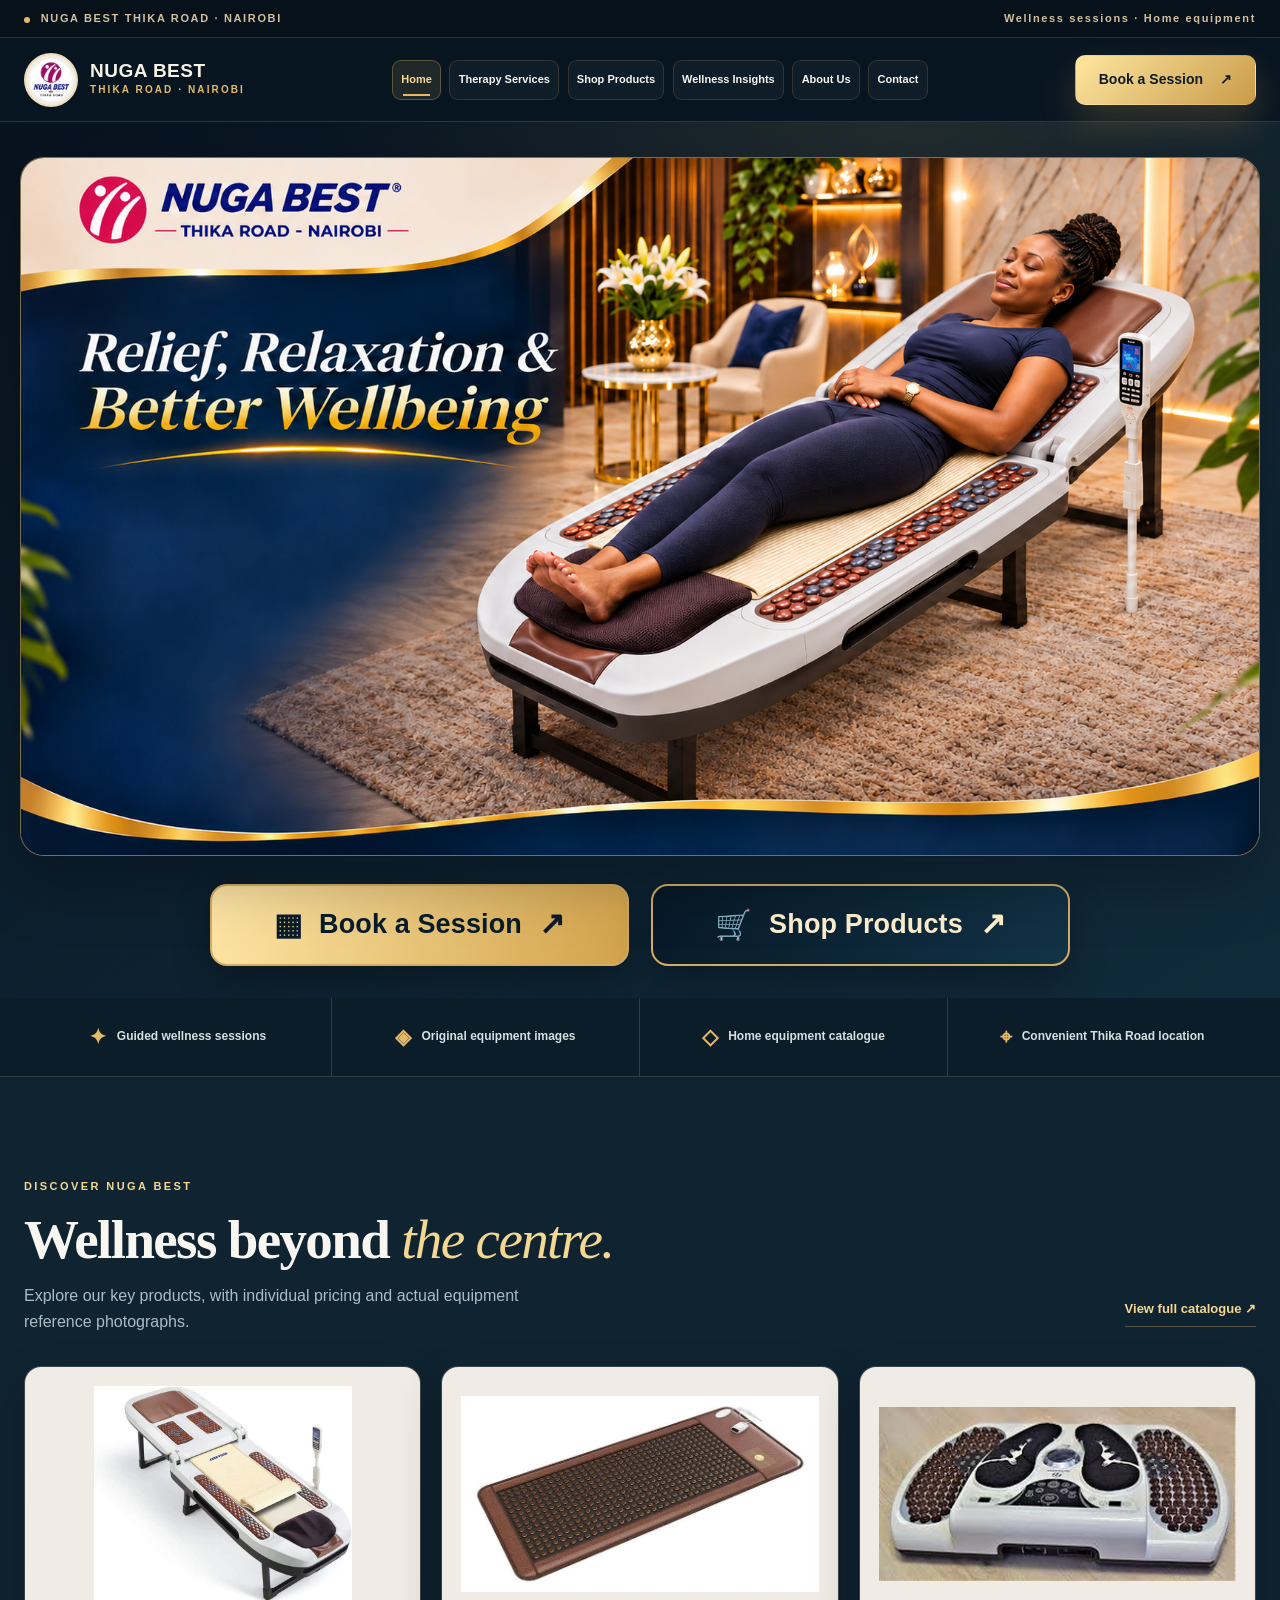
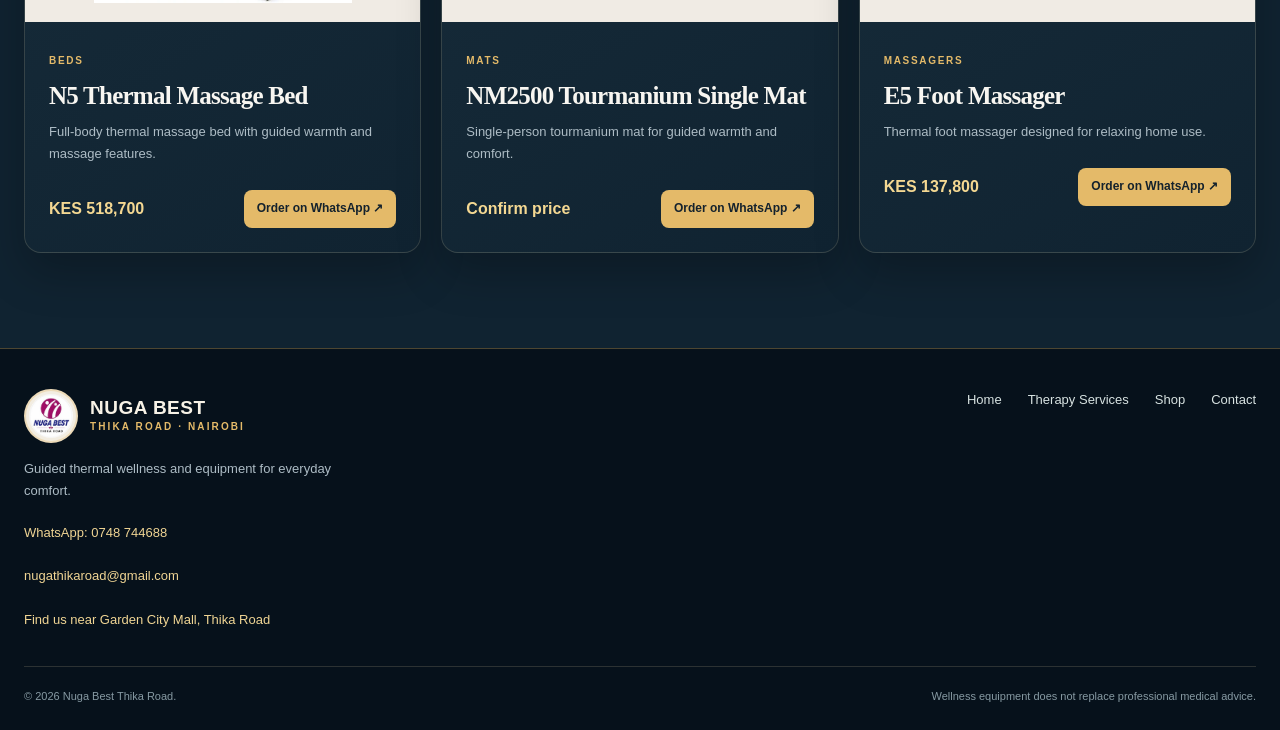
==== index.html @ 16f9059f "Add files via upload" ====
<!DOCTYPE html>

<html lang="en"><head>
<meta charset="utf-8"/><meta content="width=device-width,initial-scale=1" name="viewport"/>
<title>Nuga Best Thika Road Nairobi | Thermal Wellness &amp; Equipment</title>
<meta content="Discover Nuga Best Thika Road in Nairobi. Explore guided 45-minute thermal wellness sessions, N5 massage beds, therapy mats and home equipment." name="description"/>
<meta content="index,follow" name="robots"/>
<meta content="#091622" name="theme-color"/><link href="assets/favicon.png" rel="icon" type="image/png"/>
<link href="styles.css" rel="stylesheet"/><script defer="" src="settings.js"></script><script defer="" src="script.js"></script>
<meta content="website" property="og:type"/><meta content="Nuga Best Thika Road Nairobi | Thermal Wellness &amp; Equipment" property="og:title"/><meta content="Discover Nuga Best Thika Road in Nairobi. Explore guided 45-minute thermal wellness sessions, N5 massage beds, therapy mats and home equipment." property="og:description"/><meta content="summary_large_image" name="twitter:card"/><script type="application/ld+json">{"@context":"https://schema.org","@type":"LocalBusiness","name":"Nuga Best Thika Road","description":"Guided thermal wellness sessions and Nuga Best home equipment in Nairobi, Kenya.","address":{"@type":"PostalAddress","streetAddress":"Thika Road, opposite Garden City Mall, after Total Petrol Station","addressLocality":"Nairobi","addressCountry":"KE"},"areaServed":{"@type":"City","name":"Nairobi"},"telephone":"+254748744688","email":"nugathikaroad@gmail.com","hasMap":"https://www.google.com/maps/search/?api=1&query=Nuga+Best+Thika+Road+opposite+Garden+City+Mall+after+Total+Petrol+Station+Nairobi+Kenya","image":"assets/nuga-best-homepage-banner-hd.png","url":"https://nugabestnairobithikaroad-stack.github.io/nuga-best/index.html"}</script><link href="https://nugabestnairobithikaroad-stack.github.io/nuga-best/index.html" rel="canonical"/><meta content="https://nugabestnairobithikaroad-stack.github.io/nuga-best/index.html" property="og:url"/><meta content="https://nugabestnairobithikaroad-stack.github.io/nuga-best/assets/nuga-best-homepage-banner-hd.png" property="og:image"/><meta content="https://nugabestnairobithikaroad-stack.github.io/nuga-best/assets/nuga-best-homepage-banner-hd.png" name="twitter:image"/></head><body>
<a class="skip" href="#main">Skip to content</a>
<div class="topline"><div class="shell topline-inner"><span><span class="gold-dot"></span> NUGA BEST THIKA ROAD · NAIROBI</span><span>Wellness sessions · Home equipment</span></div></div>
<header class="header"><div class="shell navrow">
<a aria-label="Nuga Best Thika Road, home" class="brand" href="index.html"><img alt="Nuga Best Thika Road logo" height="56" src="assets/logo.webp" width="56"/><span><strong>NUGA BEST</strong><small>THIKA ROAD · NAIROBI</small></span></a>
<nav aria-label="Main navigation" class="nav-links" id="siteNav"><a aria-current="page" class="active" href="index.html">Home</a><a href="therapy-services.html">Therapy Services</a><a href="shop-products.html">Shop Products</a><a href="wellness-insights.html">Wellness Insights</a><a href="about-us.html">About Us</a><a href="contact.html">Contact</a></nav>
<a class="btn btn-gold nav-cta" href="contact.html">Book a Session <span aria-hidden="true">↗</span></a>
</div></header>
<main id="main">
<section aria-labelledby="hero-heading" class="hero vip-hero" id="home">
<div class="shell vip-shell">
<h1 class="visually-hidden" id="hero-heading">Nuga Best Thika Road: Relief, relaxation and better wellbeing</h1>
<div class="vip-artwork">
<img alt="Nuga Best Thika Road promotional banner featuring a woman relaxing on a Nuga Best thermal massage bed" decoding="async" fetchpriority="high" height="941" src="assets/nuga-best-homepage-banner-hd.png" width="1672"/>
</div>
<div class="below-banner-actions" aria-label="Nuga Best quick actions">
  <a class="below-banner-btn below-banner-book" href="contact.html?intent=booking"><span class="action-icon" aria-hidden="true">▦</span><span>Book a Session</span><span class="action-arrow" aria-hidden="true">↗</span></a>
  <a class="below-banner-btn below-banner-shop" href="shop-products.html"><span class="action-icon" aria-hidden="true">🛒</span><span>Shop Products</span><span class="action-arrow" aria-hidden="true">↗</span></a>
</div>
</div>
</section>
<section aria-label="What we offer" class="trustbar"><div class="shell trust-grid"><div><span class="trust-icon">✦</span><span>Guided wellness sessions</span></div><div><span class="trust-icon">◈</span><span>Original equipment images</span></div><div><span class="trust-icon">◇</span><span>Home equipment catalogue</span></div><div><span class="trust-icon">⌖</span><span>Convenient Thika Road location</span></div></div></section>
<section class="section section-products" id="featured"><div class="shell"><div class="section-heading reveal"><div><span class="eyebrow">DISCOVER NUGA BEST</span><h2>Wellness beyond <em>the centre.</em></h2><p>Explore our key products, with individual pricing and actual equipment reference photographs.</p></div><a class="text-link" href="shop-products.html">View full catalogue <span>↗</span></a></div><div class="featured-grid" id="featuredProducts"><article class="featured-card reveal is-visible"><div class="featured-photo"><img alt="N5 Thermal Massage Bed" decoding="async" height="450" loading="lazy" src="assets/n5.webp" width="600"/></div><div class="featured-body"><span class="card-cat">Beds</span><h3>N5 Thermal Massage Bed</h3><p>Full-body thermal massage bed with guided warmth and massage features.</p><div class="price-row"><span class="price">KES 518,700</span><a class="enquire-link order-product" data-product="N5 Thermal Massage Bed" href="contact.html?product=N5%20Thermal%20Massage%20Bed" title="Request this product on WhatsApp; price and availability to be confirmed">Order on WhatsApp ↗</a></div></div></article><article class="featured-card reveal is-visible"><div class="featured-photo"><img alt="NM2500 Tourmanium Single Mat" decoding="async" height="450" loading="lazy" src="assets/nm2500.webp" width="600"/></div><div class="featured-body"><span class="card-cat">Mats</span><h3>NM2500 Tourmanium Single Mat</h3><p>Single-person tourmanium mat for guided warmth and comfort.</p><div class="price-row"><span class="price">Confirm price</span><a class="enquire-link order-product" data-product="NM2500 Tourmanium Single Mat" href="contact.html?product=NM2500%20Tourmanium%20Single%20Mat" title="Request this product on WhatsApp; price and availability to be confirmed">Order on WhatsApp ↗</a></div></div></article><article class="featured-card reveal is-visible"><div class="featured-photo"><img alt="E5 Foot Massager" decoding="async" height="450" loading="lazy" src="assets/e5.webp" width="600"/></div><div class="featured-body"><span class="card-cat">Massagers</span><h3>E5 Foot Massager</h3><p>Thermal foot massager designed for relaxing home use.</p><div class="price-row"><span class="price">KES 137,800</span><a class="enquire-link order-product" data-product="E5 Foot Massager" href="contact.html?product=E5%20Foot%20Massager" title="Request this product on WhatsApp; price and availability to be confirmed">Order on WhatsApp ↗</a></div></div></article></div></div></section>
</main><footer class="footer"><div class="shell footer-layout"><div><a class="brand" href="index.html"><img alt="Nuga Best Thika Road logo" height="48" src="assets/logo.webp" width="48"/><span><strong>NUGA BEST</strong><small>THIKA ROAD · NAIROBI</small></span></a><p>Guided thermal wellness and equipment for everyday comfort.</p><div class="footer-contact"><a href="https://wa.me/254748744688" rel="noopener noreferrer" target="_blank">WhatsApp: 0748 744688</a><a href="mailto:nugathikaroad@gmail.com">nugathikaroad@gmail.com</a><a href="https://www.google.com/maps/search/?api=1&amp;query=Nuga+Best+Thika+Road+opposite+Garden+City+Mall+after+Total+Petrol+Station+Nairobi+Kenya" rel="noopener noreferrer" target="_blank">Find us near Garden City Mall, Thika Road</a></div></div><nav aria-label="Footer navigation"><a href="index.html">Home</a><a href="therapy-services.html">Therapy Services</a><a href="shop-products.html">Shop</a><a href="contact.html">Contact</a></nav></div><div class="shell footer-bottom"><span>© <span id="year"></span> Nuga Best Thika Road.</span><span>Wellness equipment does not replace professional medical advice.</span></div></footer>
</body></html>
---- styles.css ----
:root{--navy:#091724;--navy-2:#0e2231;--navy-3:#152b3a;--card:#132737;--gold:#e4ba69;--gold-bright:#f4d892;--gold-border:rgba(226,181,98,.32);--pink:#bd185f;--cream:#f2ede2;--text:#f8f6f1;--muted:#adbcc5;--line:rgba(242,221,176,.16);--shadow:0 20px 45px rgba(0,0,0,.24)}
*{box-sizing:border-box}html{scroll-behavior:smooth;scroll-padding-top:95px}body{margin:0;background:var(--navy);color:var(--text);font-family:Inter,'Segoe UI',Arial,sans-serif;line-height:1.65;-webkit-font-smoothing:antialiased}img{max-width:100%;display:block}button,input,textarea,select{font:inherit}button{cursor:pointer}a{color:inherit;text-decoration:none}a,button{touch-action:manipulation}h1,h2,h3,p{margin-top:0}.shell{width:min(1260px,calc(100% - 48px));margin:0 auto}.skip{position:absolute;left:10px;top:-100px;background:var(--gold);color:#101923;padding:10px 20px;z-index:99}.skip:focus{top:10px}.topline{border-bottom:1px solid var(--line);background:#06111a}.topline-inner{min-height:37px;display:flex;justify-content:space-between;align-items:center;gap:10px;color:#d3c0a0;font-size:11px;letter-spacing:.15em;font-weight:700}.gold-dot{display:inline-block;width:6px;height:6px;background:var(--gold);border-radius:50%;margin-right:6px;vertical-align:middle}.header{position:sticky;top:0;z-index:50;background:rgba(8,22,34,.96);backdrop-filter:blur(15px);border-bottom:1px solid var(--line)}.navrow{min-height:83px;display:flex;align-items:center;justify-content:space-between;gap:25px}.brand{display:flex;gap:12px;align-items:center;flex-shrink:0}.brand img{width:54px;height:54px;object-fit:contain;background:var(--cream);border:2px solid var(--gold-border);border-radius:50%;padding:3px}.brand strong{font-size:19px;letter-spacing:.025em;color:#f7f2e6;display:block;line-height:1.15}.brand small{display:block;letter-spacing:.21em;color:var(--gold);font-size:10px;font-weight:800}.nav-links{display:flex;align-items:center;gap:24px}.nav-links a{font-size:13px;font-weight:650;position:relative;white-space:nowrap;transition:color .25s}.nav-links a:hover,.nav-links a.active{color:var(--gold-bright)}.nav-links a:after{content:'';position:absolute;left:0;right:0;bottom:-7px;height:2px;background:var(--gold);transform:scaleX(0);transform-origin:left;transition:transform .3s}.nav-links a.active:after,.nav-links a:hover:after{transform:scaleX(1)}.nav-toggle{display:none;width:43px;height:43px;background:transparent;border:1px solid var(--line);border-radius:10px;padding:11px;flex-direction:column;justify-content:space-between}.nav-toggle span{width:100%;height:2px;background:var(--gold)}
.btn{display:inline-flex;align-items:center;justify-content:center;gap:17px;padding:12px 23px;min-height:50px;border-radius:10px;font-weight:750;font-size:14px;border:1px solid transparent;transition:transform .25s ease,background-color .25s ease,border-color .25s ease,box-shadow .25s ease}.btn:hover{transform:translateY(-3px)}.btn-gold{background:linear-gradient(135deg,#fee6a0,#c99b49);color:#101b25;box-shadow:0 12px 30px rgba(211,163,80,.14)}.btn-gold:hover{background:linear-gradient(135deg,#ffefba,#d3a655);box-shadow:0 15px 30px rgba(211,163,80,.25)}.btn-outline{color:var(--gold-bright);border-color:rgba(234,195,123,.6);background:rgba(12,31,42,.45)}.btn-outline:hover{border-color:var(--gold);background:#1b3443}.nav-cta{white-space:nowrap}.eyebrow{display:inline-flex;align-items:center;gap:12px;color:var(--gold-bright);font-size:11px;font-weight:800;letter-spacing:.22em;line-height:1.4}.gold-rule{width:27px;height:1px;background:var(--gold)}h1,h2,h3{font-family:Georgia,'Times New Roman',serif;letter-spacing:-.03em}em{font-weight:normal;color:var(--gold-bright)}
.hero{position:relative;padding:78px 0 84px;overflow:hidden;background:radial-gradient(ellipse at 81% 43%,rgba(214,166,84,.21),transparent 27%),radial-gradient(ellipse at 4% 8%,rgba(121,40,77,.19),transparent 32%),linear-gradient(130deg,#091724 0%,#0e2433 56%,#0a1824 100%)}.hero::before{content:'';position:absolute;top:0;bottom:0;left:0;right:0;opacity:.25;background:repeating-linear-gradient(135deg,transparent 0,transparent 95px,rgba(241,212,160,.035) 96px,transparent 97px);pointer-events:none}.hero-layout{display:grid;grid-template-columns:1.06fr .94fr;align-items:center;gap:50px;position:relative}.hero-text{position:relative;z-index:2}.hero h1{font-size:clamp(3.5rem,5.8vw,6.4rem);line-height:1.045;margin:22px 0 22px;max-width:720px}.hero-lead{max-width:580px;color:#cad4d5;font-size:17px;line-height:1.8}.hero-actions{display:flex;flex-wrap:wrap;gap:15px;margin-top:30px}.hero-statline{margin-top:53px;padding-top:25px;border-top:1px solid var(--line);display:flex;gap:30px;flex-wrap:wrap}.hero-statline span{display:flex;flex-direction:column;gap:4px}.hero-statline b{font:26px Georgia,serif;color:var(--gold-bright)}.hero-statline small{color:var(--muted);font-size:11px;letter-spacing:.05em}.hero-showcase{min-width:0;position:relative;padding:26px 20px 50px}.showcase-halo{position:absolute;inset:20px 8% 8% 6%;border-radius:48%;background:radial-gradient(circle,rgba(238,195,119,.18),transparent 72%);filter:blur(22px)}.hero-photo-frame{position:relative;z-index:1;min-height:410px;background:linear-gradient(145deg,#efe8db,#d5c5b0);border-radius:180px 180px 28px 28px;overflow:hidden;display:flex;align-items:center;justify-content:center;box-shadow:0 30px 70px rgba(0,0,0,.35);border:1px solid rgba(250,213,151,.6)}.hero-photo-frame:before{content:'';position:absolute;inset:12px;border:1px solid rgba(129,96,53,.25);border-radius:inherit;pointer-events:none}.hero-photo-frame img{width:100%;height:100%;max-height:465px;object-fit:contain;padding:18px;filter:contrast(1.04)}.hero-photo-label{position:absolute;right:0;bottom:0;z-index:2;background:#0c1f2c;border:1px solid var(--gold-border);box-shadow:0 16px 35px rgba(0,0,0,.33);padding:14px 23px;border-radius:12px;display:flex;flex-direction:column;gap:3px;max-width:90%}.hero-photo-label .eyebrow{font-size:9px}.hero-photo-label strong{font-size:17px}.hero-photo-label small{font-size:11px;color:var(--muted)}.floating-star{position:absolute;top:4%;right:5%;color:var(--gold);font-size:70px;z-index:1}.hero-bottom-line{position:absolute;bottom:0;left:0;right:0;height:3px;background:linear-gradient(90deg,transparent,var(--gold),transparent)}.trustbar{border-bottom:1px solid var(--line);background:#0c1d2a}.trust-grid{display:grid;grid-template-columns:repeat(4,1fr)}.trust-grid>div{padding:22px 15px;display:flex;gap:10px;align-items:center;justify-content:center;border-right:1px solid var(--line);font-size:12px;font-weight:700;color:#d6dfdf}.trust-grid>div:last-child{border-right:none}.trust-icon{font-size:21px;color:var(--gold)}
.section{padding:95px 0}.section-heading{display:flex;justify-content:space-between;gap:30px;align-items:end;margin-bottom:30px}.section-heading h2{font-size:clamp(2.4rem,4.3vw,4.6rem);line-height:1.13;margin:10px 0 12px}.section-heading p{color:var(--muted);margin:0;max-width:560px}.text-link{white-space:nowrap;color:var(--gold-bright);font-size:13px;font-weight:800;margin-bottom:9px;border-bottom:1px solid var(--gold-border);padding-bottom:6px}.text-link:hover{color:#fff}.section-products{background:#102331}.featured-grid{display:grid;grid-template-columns:repeat(3,minmax(0,1fr));gap:20px}.featured-card,.product-card{border:1px solid var(--line);background:linear-gradient(150deg,#172c3a,#102331);border-radius:17px;overflow:hidden;box-shadow:var(--shadow);transition:transform .35s,box-shadow .35s,border-color .35s}.featured-card:hover,.product-card:hover{transform:translateY(-7px);border-color:var(--gold-border);box-shadow:0 26px 48px rgba(0,0,0,.32)}.featured-photo,.product-photo{background:linear-gradient(135deg,#faf9f7,#ede6db);height:255px;display:flex;align-items:center;justify-content:center;overflow:hidden}.featured-photo img,.product-photo img{height:100%;width:100%;padding:19px;object-fit:contain;transition:transform .4s}.featured-card:hover .featured-photo img,.product-card:hover .product-photo img{transform:scale(1.035)}.featured-body,.product-copy{padding:24px}.card-cat{color:var(--gold);letter-spacing:.17em;font-weight:850;font-size:10px;text-transform:uppercase}.featured-body h3{font-size:25px;line-height:1.2;margin:9px 0 10px}.featured-body p,.product-copy p{color:var(--muted);font-size:13px;line-height:1.7}.price-row{display:flex;align-items:center;justify-content:space-between;gap:10px;flex-wrap:wrap;margin-top:25px}.price{color:var(--gold-bright);font-size:16px;font-weight:850}.enquire-link{background:var(--gold);color:#14222d;border-radius:8px;padding:9px 13px;font-size:12px;font-weight:800;transition:background .2s}.enquire-link:hover{background:var(--gold-bright)}
.section-experience{background:#091724}.experience-layout{display:grid;grid-template-columns:1fr 1fr;gap:9%;align-items:center}.experience-visual{position:relative;padding:25px 24px 20px}.experience-visual:before{content:'';position:absolute;left:0;bottom:0;top:0;width:70%;border:1px solid var(--gold-border);border-radius:160px 160px 20px 20px}.experience-frame{position:relative;background:#ebe2d6;border-radius:170px 170px 16px 16px;overflow:hidden;padding:35px 15px;box-shadow:var(--shadow)}.experience-frame img{width:100%;object-fit:contain}.experience-caption{position:absolute;right:0;bottom:1%;background:#152c3a;border:1px solid var(--gold-border);padding:16px 20px;border-radius:10px;display:flex;align-items:center;gap:12px;box-shadow:var(--shadow)}.experience-caption small{display:block;color:var(--muted);font-size:11px}.tiny-gold{font-size:34px;color:var(--gold)}.experience-copy h2{font-size:clamp(2.7rem,4.4vw,4.8rem);line-height:1.1;margin:15px 0}.experience-copy p{color:var(--muted);max-width:520px}.feature-list{margin:25px 0 30px;border-top:1px solid var(--line)}.feature-list>div{padding:14px 0;border-bottom:1px solid var(--line);display:grid;grid-template-columns:32px 1fr;column-gap:12px}.feature-list span{color:var(--gold);grid-row:span 2;font-weight:800;font-size:12px}.feature-list b{font-weight:700}.feature-list small{color:var(--muted)}
.section-collection{background:linear-gradient(180deg,#122b38,#0c1d2b)}.equipment-strip{display:grid;grid-template-columns:repeat(4,1fr);gap:18px}.mini-product{border:1px solid var(--line);padding:13px;border-radius:15px;background:#0b1d29;text-align:center}.mini-product img{width:100%;height:180px;object-fit:contain;background:#f3eee7;border-radius:9px;padding:14px}.mini-product strong{font-size:14px;display:block;margin-top:13px}.section-shop{background:#0b1b28}.catalogue-bar{display:flex;justify-content:space-between;gap:25px;align-items:center;flex-wrap:wrap}.filters{display:flex;flex-wrap:wrap;gap:9px}.filter{padding:9px 17px;border:1px solid var(--gold-border);color:#e2d4bd;background:#142b39;border-radius:30px;font-size:13px;font-weight:700;transition:background .2s,color .2s}.filter:hover,.filter.active{background:var(--gold);color:#142332}.searchbox{width:280px;max-width:100%;height:46px;border-radius:30px;border:1px solid var(--gold-border);display:flex;align-items:center;gap:8px;padding:0 17px;color:var(--gold)}.searchbox input{width:100%;min-width:0;background:transparent;color:#fff;border:0;outline:0;font-size:14px}.searchbox input::placeholder{color:#91a4ae}.results-count{font-size:12px;color:var(--muted);margin:20px 0}.product-grid{display:grid;grid-template-columns:repeat(3,minmax(0,1fr));gap:20px}.product-photo{height:275px}.product-copy{display:flex;flex-direction:column;gap:9px;min-height:204px}.product-copy h3{font-size:24px;line-height:1.17;margin:0}.product-copy p{margin:0}.product-meta{display:flex;align-items:center;justify-content:space-between;gap:14px;flex-wrap:wrap;margin-top:auto;padding-top:10px}.empty-results{color:var(--gold-bright)}.pricing-note{border:1px solid var(--gold-border);border-left:3px solid var(--gold);background:#142838;margin-top:30px;padding:19px 24px;border-radius:12px;font-size:12px}.pricing-note b{color:var(--gold)}.pricing-note p{color:var(--muted);margin:6px 0 0}
.section-insights{background:#142b38}.insights-grid{display:grid;grid-template-columns:repeat(3,1fr);gap:22px}.insight-card{border-radius:18px;overflow:hidden;border:1px solid var(--line);background:#102230}.poster{height:330px;background:#e9e3df;display:flex;align-items:center;justify-content:center;padding:8px}.poster img{width:100%;height:100%;object-fit:contain;object-position:center;display:block;transition:none!important}.insight-copy{padding:24px}.insight-copy h3{font-size:25px;margin:10px 0}.insight-copy p{color:var(--muted);font-size:13px}.section-about{background:#0b1b27}.about-grid{display:grid;grid-template-columns:1fr 1fr;gap:70px;align-items:center}.about-copy h2{font-size:clamp(2.5rem,4vw,4.4rem);line-height:1.1;margin:12px 0}.about-copy p{color:var(--muted)}.about-panel{padding:35px;background:linear-gradient(140deg,#173646,#0a1925);border:1px solid var(--gold-border);border-radius:20px}.gold-border{border:1px solid var(--gold-border);border-radius:15px;min-height:330px;display:flex;align-items:center;justify-content:center;flex-direction:column;text-align:center;gap:17px;padding:30px}.gold-border img{height:92px;width:92px;object-fit:contain;border-radius:50%}.gold-border strong{font:27px Georgia,serif;color:var(--gold-bright)}.gold-border span:last-child{font-size:13px;color:var(--muted)}
.section-contact{background:linear-gradient(125deg,#0d2230,#102c39)}.contact-grid{display:grid;grid-template-columns:1fr 1fr;gap:65px}.contact-details{display:flex;flex-direction:column;align-items:start;gap:22px}.contact-point{display:flex;gap:18px;align-items:flex-start}.contact-point>span{border:1px solid var(--gold-border);background:rgba(224,184,110,.07);color:var(--gold);width:47px;height:47px;flex-shrink:0;border-radius:50%;display:grid;place-items:center;font-size:24px}.contact-point b{color:var(--gold-bright)}.contact-point p{color:var(--muted);font-size:14px}.form-card{padding:33px;background:#132b3a;border:1px solid var(--gold-border);border-radius:20px;box-shadow:var(--shadow)}.form-card form{display:grid;gap:15px}.form-card label,.message-output label{display:grid;gap:6px;color:#eee5d6;font-size:13px;font-weight:650}.form-card input,.form-card select,.form-card textarea,.message-output textarea{width:100%;padding:12px 14px;border-radius:8px;background:#0c1c28;color:#fff;border:1px solid #36505c;outline:none}.form-card input:focus,.form-card select:focus,.form-card textarea:focus{border-color:var(--gold)}.form-card input::placeholder,.form-card textarea::placeholder{color:#8396a0}.btn-full{width:100%}.message-output{border-top:1px solid var(--line);margin-top:20px;padding-top:20px}.message-output .btn{margin-top:12px}.form-hint{color:var(--muted);font-size:12px}.footer{padding:40px 0 25px;background:#06111b;border-top:1px solid var(--gold-border)}.footer-layout{display:flex;justify-content:space-between;align-items:start;gap:40px}.footer-layout p{color:var(--muted);font-size:13px;max-width:350px;margin:15px 0}.footer nav{display:flex;gap:26px;flex-wrap:wrap;font-size:13px;color:#d7e2e1}.footer nav a:hover{color:var(--gold)}.footer-bottom{border-top:1px solid var(--line);margin-top:30px;padding-top:20px;display:flex;justify-content:space-between;gap:15px;color:#879aa3;font-size:11px}.reveal{opacity:1;transform:none}.js-motion .reveal{opacity:0;transform:translateY(24px);transition:opacity .75s ease,transform .75s ease}.js-motion .reveal.is-visible{opacity:1;transform:none}.btn:focus-visible,.filter:focus-visible,a:focus-visible,button:focus-visible{outline:3px solid var(--gold-bright);outline-offset:3px}
@media(max-width:1140px){.nav-links{gap:12px}.nav-links a{font-size:12px}.hero-layout{gap:20px}.hero h1{font-size:clamp(3.1rem,5vw,5.2rem)}}
@media(max-width:980px){.nav-toggle{display:flex;order:3}.nav-cta{margin-left:auto}.nav-links{display:none;position:absolute;top:83px;left:0;right:0;background:#0b1d2a;padding:23px 24px;border-bottom:1px solid var(--gold-border);flex-direction:column;gap:20px;align-items:flex-start}.nav-links.open{display:flex}.hero-layout,.experience-layout,.about-grid,.contact-grid{grid-template-columns:1fr}.hero-text{max-width:750px}.hero-showcase{max-width:650px;width:100%;margin:auto}.featured-grid,.product-grid,.insights-grid{grid-template-columns:repeat(2,1fr)}.equipment-strip{grid-template-columns:repeat(2,1fr)}.experience-layout{gap:45px}}
@media(max-width:650px){.shell{width:calc(100% - 32px)}.topline-inner{font-size:9px}.topline-inner span:last-child{display:none}.navrow{gap:10px;min-height:75px}.nav-links{top:75px}.brand img{width:42px;height:42px}.brand strong{font-size:15px}.brand small{font-size:8px}.nav-cta{display:none}.hero{padding:44px 0 53px}.hero h1{font-size:clamp(2.65rem,11vw,4.3rem)}.hero-lead{font-size:15px}.hero-statline{margin-top:35px;gap:20px}.hero-photo-frame{min-height:275px}.hero-photo-frame img{padding:12px}.hero-photo-label{right:0;bottom:0}.trust-grid{grid-template-columns:repeat(2,1fr)}.trust-grid>div{font-size:10px;padding:15px 10px}.trust-grid>div:nth-child(2){border-right:0}.section{padding:65px 0}.section-heading{display:block}.section-heading h2{font-size:clamp(2.3rem,8vw,3.3rem)}.section-heading .text-link{display:inline-block;margin-top:18px}.featured-grid,.product-grid,.insights-grid,.equipment-strip{grid-template-columns:1fr}.featured-photo,.product-photo{height:260px}.poster{height:auto;min-height:250px}.poster img{height:auto;max-height:440px}.contact-grid{gap:33px}.form-card{padding:20px}.footer-layout,.footer-bottom{display:block}.footer nav{margin-top:20px}.footer-bottom span{display:block;margin-top:5px}.catalogue-bar{display:block}.searchbox{margin-top:18px;width:100%}.filters{gap:8px}.filter{padding:8px 12px}.experience-visual{padding:15px}.experience-caption{right:0}.btn{font-size:13px}}
@media(prefers-reduced-motion:reduce){*,*::before,*::after{animation:none!important;transition:none!important;scroll-behavior:auto!important}.js-motion .reveal{opacity:1!important;transform:none!important}}

/* VIP hero: the user-selected navy/gold image replaces BOTH earlier conflicting hero visuals. */
.visually-hidden{position:absolute!important;width:1px;height:1px;clip:rect(0,0,0,0);overflow:hidden;white-space:nowrap}
.vip-hero{padding:35px 0 30px;background:radial-gradient(circle at 70% 0%,rgba(205,165,89,.12),transparent 46%),linear-gradient(150deg,#07131f,#112b3c)}
.vip-shell{width:min(1510px,calc(100% - 40px))}
.vip-artwork{position:relative;isolation:isolate;background:#061826;border-radius:24px;overflow:hidden;border:1px solid rgba(221,182,102,.55);box-shadow:0 24px 65px rgba(0,0,0,.28)}
.vip-artwork>img{display:block;width:100%;height:auto;object-fit:contain;aspect-ratio:1672 / 941}





/* Original images use contain; never crop logos, equipment or text. */
.featured-photo img,.product-photo img,.mini-product img,.experience-frame img,.poster img{object-fit:contain!important}
.featured-photo,.product-photo{background:#ece7df}
.featured-photo img,.product-photo img{max-width:100%;max-height:100%}
.poster{height:auto;min-height:310px;padding:12px}
.poster img{width:100%;height:auto;max-height:470px;object-fit:contain!important}
@media(max-width:740px){.vip-hero{padding:15px 0 20px}.vip-shell{width:calc(100% - 20px)}.vip-artwork{border-radius:12px}.poster img{max-height:none}}

/* VIP horizontal navigation: each item in its own column, never wraps or drops down. */
.header .navrow{display:flex;align-items:center;flex-wrap:nowrap;gap:clamp(10px,1.4vw,22px)}
.header .brand{flex:0 0 auto;min-width:0}
.header .nav-links{
  display:grid!important;
  grid-template-columns:repeat(6,max-content);
  align-items:center;
  justify-content:center;
  gap:clamp(5px,.65vw,13px);
  flex:1 1 auto;
  min-width:0;
  max-width:100%;
  position:static!important;
  padding:0!important;
  margin:0;
  background:transparent!important;
  border:0!important;
  border-radius:0!important;
  overflow-x:auto;
  overflow-y:hidden;
  white-space:nowrap;
  scrollbar-width:thin;
  scrollbar-color:var(--gold-border) transparent;
  overscroll-behavior-x:contain;
}
.header .nav-links a{
  display:flex;align-items:center;justify-content:center;
  white-space:nowrap;
  padding:10px clamp(7px,.65vw,13px);
  border:1px solid rgba(218,181,109,.17);
  border-radius:9px;
  font-size:clamp(11px,.82vw,13px);
  line-height:1.2;
  min-height:40px;
  background:rgba(255,255,255,.035);
  flex-shrink:0;
}
.header .nav-links a.active{background:rgba(219,176,101,.12);border-color:var(--gold-border)}
.header .nav-links a:after{bottom:3px;left:10px;right:10px}
.header .nav-toggle{display:none!important}
.header .nav-cta{flex:0 0 auto;white-space:nowrap}
@media(max-width:1250px){
  .header .navrow{gap:12px}
  .header .nav-links{justify-content:start}
  .header .nav-links a{padding:9px 10px}
}
@media(max-width:980px){
  .header .navrow{flex-wrap:nowrap;gap:10px}
  .header .brand strong{font-size:15px}
  .header .brand small{font-size:8px;letter-spacing:.12em}
  .header .brand img{width:42px;height:42px}
  .header .nav-links{display:flex!important;flex-direction:row!important;align-items:center!important;justify-content:start;gap:7px;left:auto!important;right:auto!important;top:auto!important;box-shadow:none!important}
  .header .nav-cta{padding:10px 12px;font-size:11px;margin-left:0}
}
@media(max-width:650px){
  .header .navrow{gap:8px;min-height:70px}
  .header .brand{gap:5px}
  .header .brand img{width:36px;height:36px}
  .header .brand strong{font-size:12px}
  .header .brand small{font-size:7px;letter-spacing:.055em}
  .header .nav-links a{font-size:11px;padding:9px 10px}
  .header .nav-cta{display:none}
}

/* NAVIGATION AS SEPARATE VIEWS: one page shown at a time, no jumping down a long page. */
main > [data-page][hidden]{display:none!important}
main > [data-page]{scroll-margin-top:90px}
body{min-height:100vh}
nav.nav-links a.active{color:var(--gold-bright)}
@media (prefers-reduced-motion: reduce){html{scroll-behavior:auto}}

/* Two remaining editorial insights for the remaining editorial content. */
@media(min-width:981px){.insights-grid{grid-template-columns:repeat(2,minmax(0,1fr));max-width:1030px;margin-left:auto;margin-right:auto}}

/* Business enquiries: responsive booking controls and honest submission flow */
.form-heading h3{font:700 28px/1.25 Georgia,serif;color:var(--gold-bright);margin:10px 0}
.form-heading p{color:var(--muted);font-size:13px}
.booking-fields{display:grid;grid-template-columns:1fr 1fr;gap:14px}
.booking-fields[hidden]{display:none!important}
.enquiry-buttons{display:flex;flex-wrap:wrap;gap:12px;margin-top:12px}
.enquiry-buttons .btn{flex:1;min-width:170px;text-align:center}
#whatsappSend[hidden]{display:none!important}
/* High-fidelity product image display without cropping */
.featured-photo img,.product-photo img,.mini-product img,.poster img{object-fit:contain!important;object-position:center!important}
.product-photo,.featured-photo{background:#f0ebe4}
.product-photo img,.featured-photo img{max-height:100%;max-width:100%}
.poster img{height:auto;max-height:510px}
.nav-links{scroll-behavior:smooth}
.nav-links a{flex-shrink:0}
@media(max-width:650px){.booking-fields{grid-template-columns:1fr}.enquiry-buttons{display:grid;grid-template-columns:1fr}}

/* Crawlable individual pages share the VIP visual design. */
.seo-page-title{font:700 clamp(1.6rem,3vw,2.8rem)/1.1 Georgia,serif;color:var(--gold-bright);margin:0;padding:24px max(24px,calc((100% - 1180px)/2)) 0;background:var(--navy,#0b1b27)}
.seo-content{padding-top:22px;padding-bottom:60px;background:#0b1b28}.seo-content h2{font:700 28px Georgia,serif;color:var(--gold-bright)}.seo-content p{color:var(--muted);max-width:780px}

.product-meta,.price-row{flex-wrap:wrap}.payment-note{padding:12px 0 40px;color:#d5c9b7}

/* WhatsApp shopping — premium navy and gold theme */
.buy-actions{display:flex;align-items:center;justify-content:flex-end;flex-wrap:wrap;gap:9px}
.add-to-cart{color:var(--gold-bright);border:1px solid var(--gold-border);background:transparent;border-radius:8px;padding:9px 12px;font-size:12px;font-weight:750;cursor:pointer}
.add-to-cart:hover{background:rgba(227,182,107,.14)}
.cart-action-bar{display:flex;justify-content:space-between;align-items:center;gap:14px;margin:18px 0 23px;padding:15px 18px;border:1px solid var(--gold-border);border-radius:15px;background:#142b39}
.cart-action-bar p{margin:0;color:#e1ddcf;font-size:13px}.cart-open{white-space:nowrap}
.cart-panel{background:#0d2331;border:1px solid var(--gold-border);border-radius:16px;box-shadow:0 18px 45px #030e16a8;padding:22px;margin:0 0 24px}
.cart-panel[hidden]{display:none!important}.cart-header{display:flex;justify-content:space-between;align-items:center}.cart-header h2{font:26px Georgia,serif;margin:0;color:#fff}.cart-close{background:transparent;color:var(--gold);font-size:29px;border:0;cursor:pointer}.cart-caption{color:#c5cbd0;font-size:12px;margin:8px 0 17px}
.cart-item{display:flex;justify-content:space-between;align-items:center;gap:16px;padding:13px 0;border-bottom:1px solid var(--line)}.cart-item strong{display:block;font-size:14px}.cart-item small{display:block;color:var(--muted);margin-top:4px}.cart-qty{display:flex;align-items:center;gap:12px;white-space:nowrap}.cart-qty button{width:32px;height:32px;background:#1b3b4a;color:var(--gold);border:1px solid var(--gold-border);border-radius:8px;cursor:pointer}.cart-total{font-weight:800;color:var(--gold-bright);padding:17px 0}.cart-actions{display:flex;gap:12px;flex-wrap:wrap}.cart-actions .btn{font-size:13px}.cart-actions .is-disabled{opacity:.45;pointer-events:none}.manual-payment-note{padding:15px 17px;border-left:3px solid var(--gold);background:rgba(231,183,107,.08);color:#e8e1d6;font-size:13px;border-radius:9px;margin-top:20px}
.enquire-link{white-space:nowrap}.product-meta{align-items:center}.cart-open:focus-visible,.add-to-cart:focus-visible,.cart-qty button:focus-visible{outline:3px solid var(--gold-bright);outline-offset:2px}
@media(max-width:680px){.cart-action-bar{align-items:stretch;flex-direction:column}.cart-action-bar .btn{width:100%}.cart-panel{padding:16px}.cart-item{align-items:flex-start}.product-meta{align-items:flex-start}.buy-actions{justify-content:flex-start}}

/* Nuga Best contact and map refinements */
.vip-artwork>img{width:100%;height:auto;aspect-ratio:1672 / 941;object-fit:contain}


.contact-fast{display:flex;gap:12px;flex-wrap:wrap;margin:18px 0 28px}
.contact-fast a{display:inline-flex;align-items:center;justify-content:center;gap:7px;padding:11px 15px;border:1px solid rgba(225,188,112,.5);border-radius:11px;color:#f3debb;background:rgba(8,29,45,.66);font-weight:700;overflow-wrap:anywhere}
.contact-fast a:hover{background:rgba(225,188,112,.16)}
.location-reference{display:block;margin:22px 0 0;max-width:560px}
.location-reference img{display:block;width:100%;height:auto;max-height:280px;object-fit:contain;object-position:left center;border-radius:12px;border:1px solid rgba(225,188,112,.35)}
.location-reference figcaption{margin-top:8px;color:#b8c8cd;font-size:12px;line-height:1.55}
.location-detail{margin:12px 0 0;color:#eee6d8}
.footer-contact{display:flex;align-items:flex-start;gap:10px;flex-direction:column;margin-top:15px;font-size:13px}
.footer-contact a{color:#f0d594}
.footer-contact a:hover{text-decoration:underline}
@media(max-width:740px){.contact-fast{flex-direction:column}.contact-fast a{width:100%;text-align:center}.location-reference img{max-height:none}}




/* --- 2026 refresh: sliders, map fill, improved button animations --- */
.page-slider-section{padding:32px 0 10px;background:linear-gradient(180deg,#081723 0%,#0b2230 100%)}
.page-slider{position:relative;border:1px solid rgba(228,186,105,.28);border-radius:26px;overflow:hidden;background:#081420;box-shadow:0 24px 60px rgba(0,0,0,.32)}
.page-slider-track{position:relative;min-height:430px}
.page-slide{position:absolute;inset:0;opacity:0;visibility:hidden;transition:opacity .75s ease,transform .75s ease;transform:scale(1.02)}
.page-slide.is-active{opacity:1;visibility:visible;transform:scale(1)}
.page-slide img{width:100%;height:100%;min-height:430px;object-fit:cover;filter:contrast(1.04) saturate(1.02)}
.page-slide-overlay{position:absolute;left:32px;right:auto;bottom:30px;max-width:min(560px,88%);padding:26px 28px;background:linear-gradient(145deg,rgba(6,17,26,.88),rgba(9,23,36,.64));backdrop-filter:blur(10px);border:1px solid rgba(228,186,105,.28);border-radius:22px;box-shadow:0 18px 45px rgba(0,0,0,.22)}
.page-slide-overlay h2{font-size:clamp(2.05rem,4vw,3.35rem);line-height:1.05;margin:12px 0}
.page-slide-overlay p{margin:0;color:#d7e2e5;max-width:50ch}
.page-slide-actions{display:flex;gap:14px;flex-wrap:wrap;margin-top:22px}
.page-slider-dots{position:absolute;right:24px;bottom:24px;display:flex;gap:10px;z-index:3}
.page-slider-dots button{width:14px;height:14px;border-radius:50%;border:1px solid rgba(255,255,255,.55);background:rgba(255,255,255,.25);padding:0;transition:transform .25s ease,background-color .25s ease,box-shadow .25s ease}
.page-slider-dots button.is-active{background:var(--gold);box-shadow:0 0 0 6px rgba(228,186,105,.16)}
.page-slider-dots button:hover{transform:scale(1.1)}
.contact-fast-grid{display:grid;grid-template-columns:repeat(2,minmax(0,1fr));width:100%;gap:12px;margin:18px 0 28px}
.contact-chip{display:flex;flex-direction:column;align-items:flex-start;justify-content:center;gap:4px;padding:16px 18px;border:1px solid rgba(225,188,112,.42);border-radius:16px;background:linear-gradient(145deg,rgba(8,29,45,.88),rgba(14,40,57,.75));box-shadow:0 12px 30px rgba(0,0,0,.15);min-height:88px}
.contact-chip span{font-size:12px;letter-spacing:.16em;font-weight:800;color:var(--gold-bright);text-transform:uppercase}
.contact-chip strong{font-size:16px;color:#fff;overflow-wrap:anywhere}
.contact-chip:hover{background:linear-gradient(145deg,rgba(18,42,58,.95),rgba(20,54,74,.78));transform:translateY(-3px)}
.location-layout{display:grid;grid-template-columns:minmax(0,1.35fr) minmax(260px,.85fr);gap:18px;width:100%;align-items:stretch}
.location-reference{display:flex;flex-direction:column;margin:22px 0 0;max-width:none;height:100%;padding:16px;border:1px solid rgba(225,188,112,.24);border-radius:20px;background:linear-gradient(145deg,rgba(9,24,37,.75),rgba(15,39,53,.9))}
.location-reference a{display:block;flex:1}
.location-reference img{display:block;width:100%;height:100%;min-height:280px;max-height:none;object-fit:cover;object-position:left center;border-radius:14px;border:1px solid rgba(225,188,112,.35)}
.location-reference figcaption{margin-top:10px;color:#b8c8cd;font-size:12px;line-height:1.55}
.location-sidecard{margin-top:22px;padding:22px;border-radius:20px;border:1px solid rgba(225,188,112,.24);background:linear-gradient(145deg,rgba(15,36,52,.92),rgba(9,24,37,.88));display:flex;flex-direction:column;justify-content:space-between;box-shadow:0 18px 40px rgba(0,0,0,.18)}
.location-sidecard h3{font-size:32px;line-height:1.05;margin:10px 0 12px}
.location-sidecard p{color:#d7e2e5;margin:0 0 12px}
.location-list{list-style:none;padding:0;margin:0;display:grid;gap:10px;color:#d5dfe3}
.location-list li{padding:11px 13px;border-radius:12px;background:rgba(255,255,255,.035);border:1px solid rgba(225,188,112,.12)}
.footer-contact a{display:inline-flex;align-items:center;gap:8px;padding:6px 0}
.btn,.filter,.enquire-link,.contact-chip,.page-slider-dots button,.cart-open,.add-to-cart{transition:transform .28s ease, box-shadow .28s ease, background-color .28s ease, border-color .28s ease, color .28s ease}
.btn{position:relative;overflow:hidden;box-shadow:0 16px 34px rgba(0,0,0,.18)}
.btn::after{content:'';position:absolute;top:0;bottom:0;left:-140%;width:60%;background:linear-gradient(90deg,transparent,rgba(255,255,255,.24),transparent);transform:skewX(-24deg);transition:left .7s ease}
.btn:hover::after{left:155%}
.btn-gold{box-shadow:0 16px 36px rgba(211,163,80,.24)}
.btn-outline{box-shadow:0 12px 28px rgba(0,0,0,.18)}
.enquire-link,.cart-open,.add-to-cart{position:relative}
.enquire-link:hover,.cart-open:hover,.add-to-cart:hover{transform:translateY(-2px)}
@keyframes softPulse{0%,100%{box-shadow:0 0 0 0 rgba(228,186,105,.15)}50%{box-shadow:0 0 0 10px rgba(228,186,105,0)}}
.page-slide-actions .btn:first-child,.cart-open{animation:softPulse 2.8s ease-in-out infinite}
@media (max-width: 980px){
  .page-slide-overlay{left:24px;bottom:24px;max-width:calc(100% - 48px)}
  .location-layout{grid-template-columns:1fr}
}
@media (max-width: 740px){
  .page-slider-section{padding:22px 0 0}
  .page-slider-track,.page-slide img{min-height:430px}
  .page-slide-overlay{left:18px;right:18px;bottom:18px;max-width:none;padding:20px 18px}
  .page-slide-overlay h2{font-size:clamp(1.8rem,9vw,2.6rem)}
  .page-slider-dots{right:18px;bottom:auto;top:18px}
  .contact-fast-grid{grid-template-columns:1fr}
  .location-reference img{min-height:220px}
  .location-sidecard{margin-top:0}
}


/* Clean photo-first sliders and full-width light map — November 2026 */
.page-slider-section{padding:24px 0 6px!important}
.page-slider{background:#ece8e1!important;border-radius:22px!important;isolation:isolate}
.page-slider-track{height:clamp(310px,37vw,480px)!important;min-height:0!important}
.page-slide{z-index:0;overflow:hidden}
.page-slide.is-active{z-index:1}
.slider-visual{position:absolute;inset:0;background:linear-gradient(130deg,#f4f1ed,#e1d9cd);display:grid;place-items:center}
.page-slide img{width:100%!important;height:100%!important;min-height:0!important;object-fit:contain!important;object-position:73% center!important;filter:none!important;padding:16px!important;}
.page-slide-overlay{z-index:2;position:absolute!important;left:22px!important;bottom:22px!important;right:auto!important;top:auto!important;width:min(340px,48%)!important;max-width:none!important;padding:17px 18px!important;border-radius:14px!important;background:rgba(9,26,39,.93)!important;backdrop-filter:none!important;box-shadow:0 8px 24px rgba(0,0,0,.15)!important}
.page-slide-overlay h2{font-family:Georgia,serif!important;font-size:clamp(1.3rem,2.2vw,1.9rem)!important;line-height:1.12!important;margin:0 0 12px!important;color:#fff!important;letter-spacing:-.025em}
.page-slide-overlay p,.page-slide-overlay .eyebrow{display:none!important}
.page-slide-actions{margin-top:0!important;gap:8px!important;display:flex!important;flex-wrap:wrap!important}
.page-slide-actions .btn{min-height:38px!important;font-size:11px!important;padding:8px 12px!important;border-radius:9px!important;gap:5px!important;white-space:nowrap}
.page-slider-dots{z-index:3!important;right:18px!important;bottom:16px!important;top:auto!important}
.page-slider-dots button{width:12px!important;height:12px!important}
.page-slider .page-slide:not(.is-active) a{visibility:hidden!important;pointer-events:none!important}
.full-location{grid-column:1/-1;margin-top:34px;padding:22px;background:linear-gradient(145deg,#132c3a,#0c202f);border:1px solid rgba(228,186,105,.3);border-radius:22px}
.location-top{display:flex;align-items:center;justify-content:space-between;gap:18px;margin-bottom:18px}
.location-top h2{font-size:clamp(1.8rem,3vw,2.6rem);line-height:1.1;margin:8px 0 7px}
.location-top p{color:#d7e3e8;margin:0}
.map-frame{width:100%;height:430px;background:#f1f2ee;border-radius:16px;overflow:hidden;box-shadow:0 15px 30px rgba(0,0,0,.15)}
.map-frame iframe{display:block;width:100%;height:100%;border:0;background:#eef0e8;filter:none!important;opacity:1!important}
.map-note{color:#b9cbd2;font-size:12px;margin:12px 0 0}
.contact-details .contact-fast-grid{grid-template-columns:1fr!important}
.contact-details .contact-chip{width:100%}
/* Prevent inactive carousel photos from darkening active slides */
.page-slide::before,.page-slide::after,.slider-visual::before,.slider-visual::after{display:none!important}
@media(max-width:840px){.page-slide-overlay{width:min(310px,53%)!important}.map-frame{height:360px}}
@media(max-width:600px){
 .page-slider-track{height:390px!important}
 .page-slide img{object-position:center top!important;padding:10px!important;height:235px!important}
 .slider-visual{align-items:start}
 .page-slide-overlay{bottom:12px!important;left:12px!important;right:12px!important;width:auto!important;padding:12px!important}
 .page-slide-overlay h2{font-size:1.25rem!important;margin-bottom:9px!important}
 .page-slide-actions .btn{font-size:10px!important;min-height:35px!important}
 .page-slider-dots{top:12px!important;right:12px!important;bottom:auto!important}
 .full-location{padding:14px!important}
 .location-top{flex-direction:column;align-items:flex-start}
 .map-frame{height:340px}
}
@media(prefers-reduced-motion:reduce){.page-slide{transition:none!important}.page-slide-actions .btn{animation:none!important}}


/* Homepage CTA row: separate from the artwork, deliberately larger and readable */
.below-banner-actions{display:grid;grid-template-columns:repeat(2,minmax(0,1fr));gap:22px;max-width:860px;margin:28px auto 2px}
.below-banner-btn{min-height:82px;display:flex;justify-content:center;align-items:center;gap:17px;padding:18px 27px;border:2px solid #d4ac61;border-radius:17px;font:800 clamp(20px,2.2vw,27px)/1.3 Inter,'Segoe UI',Arial,sans-serif;white-space:nowrap;letter-spacing:.005em;box-shadow:0 16px 36px rgba(0,0,0,.3);transition:transform .25s,box-shadow .25s,filter .25s}
.below-banner-btn .action-icon{font-size:1.1em;line-height:1}.below-banner-btn .action-arrow{font-size:1.16em;transition:transform .25s}.below-banner-btn:hover{transform:translateY(-5px);box-shadow:0 22px 42px rgba(0,0,0,.36);filter:brightness(1.08)}.below-banner-btn:hover .action-arrow{transform:translate(3px,-3px)}
.below-banner-book{background:linear-gradient(110deg,#ffe7a7,#d2a24a);color:#081c2b}
.below-banner-shop{background:linear-gradient(120deg,#071827,#123346);color:#fff0cf}
.below-banner-btn:focus-visible{outline:3px solid #fff;outline-offset:4px}
@media(max-width:700px){.below-banner-actions{gap:12px;margin-top:18px}.below-banner-btn{min-height:64px;padding:12px 9px;font-size:clamp(14px,3.5vw,19px);gap:6px;border-radius:12px}.below-banner-btn .action-icon{font-size:1em}}
@media(max-width:370px){.below-banner-btn{font-size:13px;gap:4px}}
@media(prefers-reduced-motion:reduce){.below-banner-btn,.below-banner-btn .action-arrow{transition:none}}
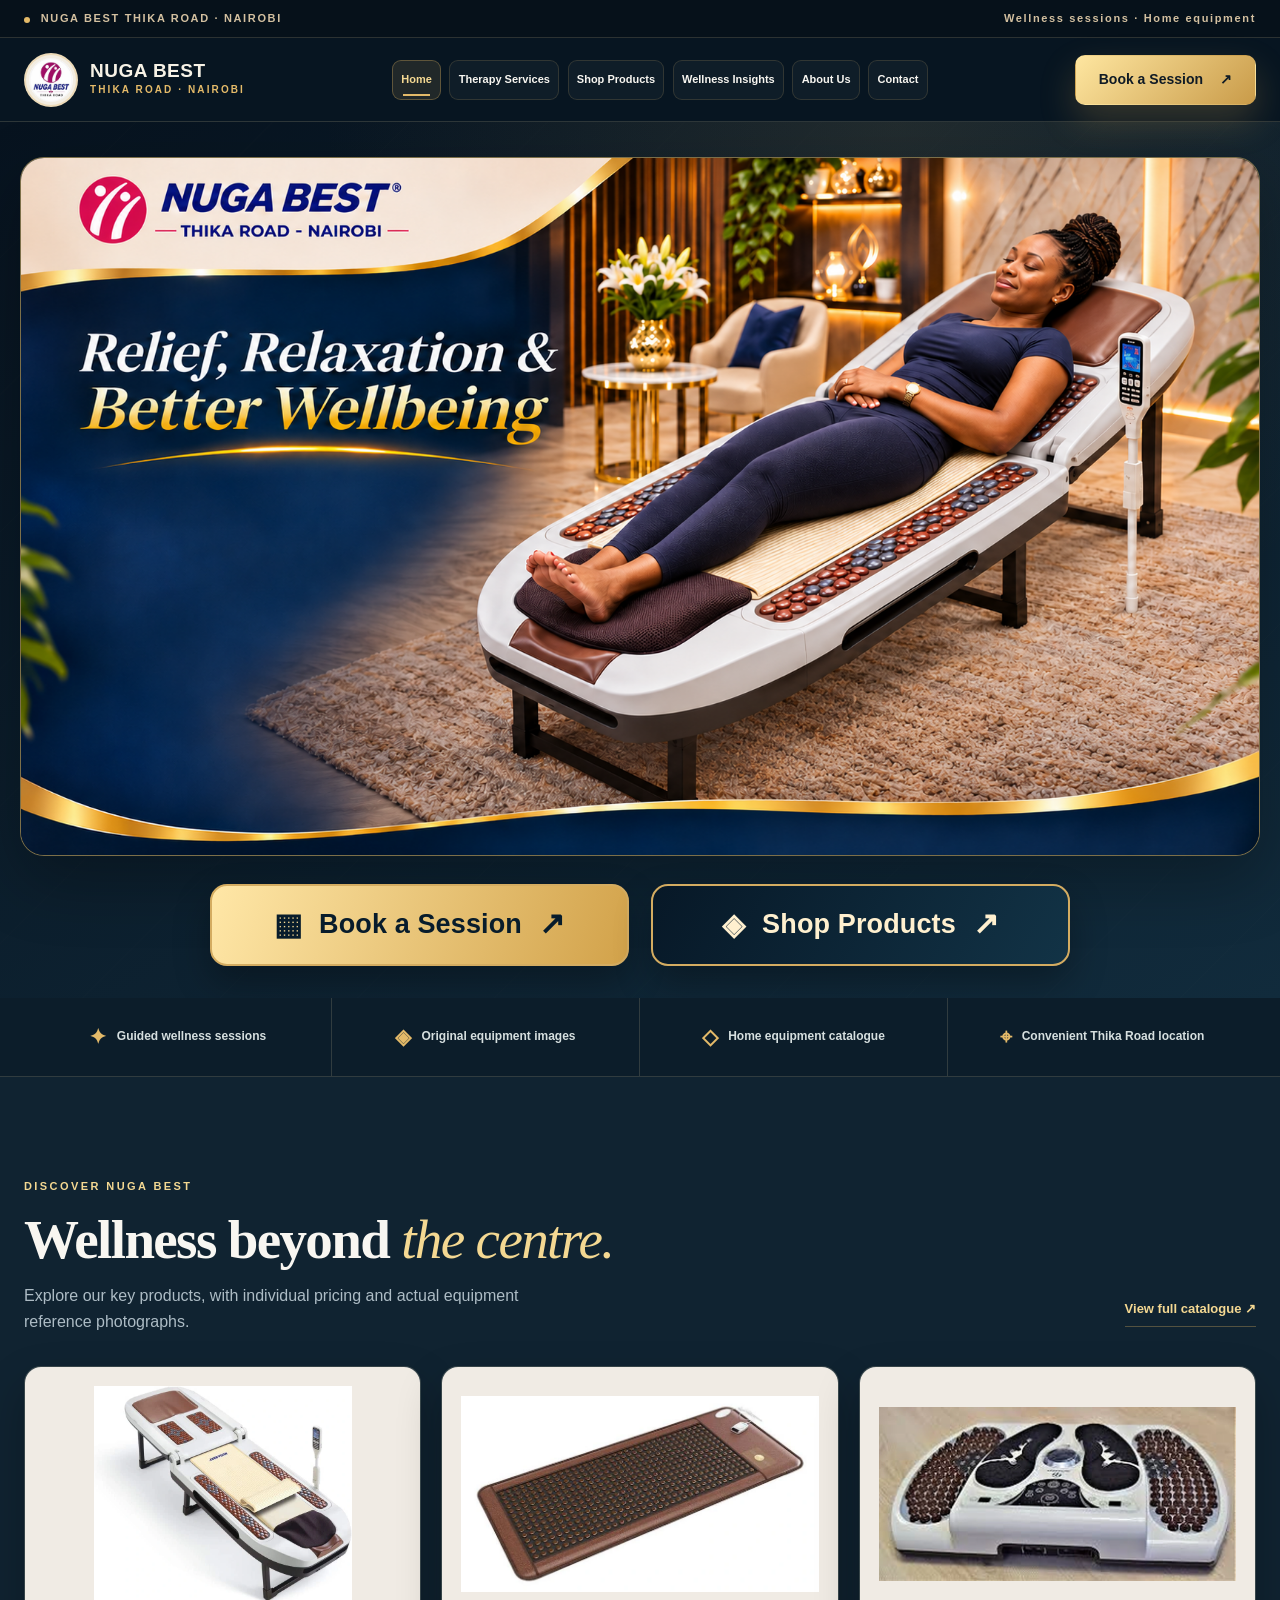
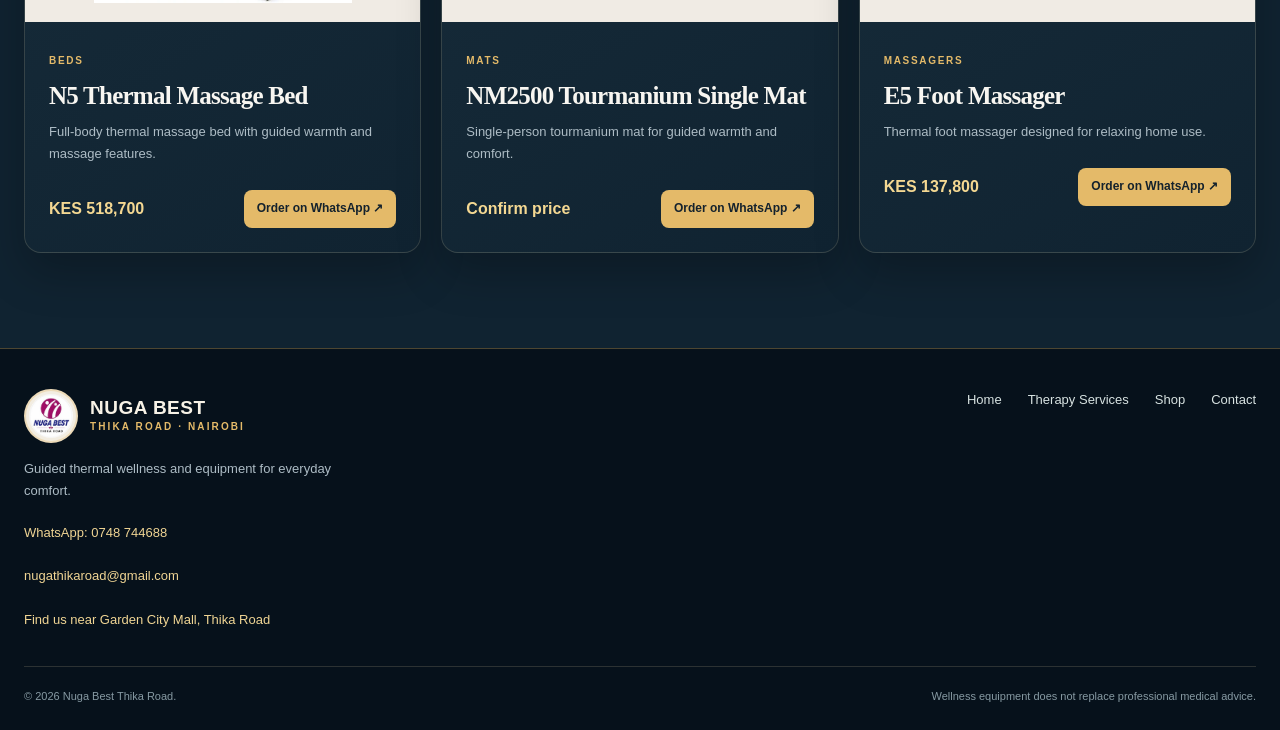
==== commit cbcaa7ea: "Add files via upload" ====
--- a/index.html
+++ b/index.html
@@ -24,7 +24,7 @@
 </div>
 <div class="below-banner-actions" aria-label="Nuga Best quick actions">
   <a class="below-banner-btn below-banner-book" href="contact.html?intent=booking"><span class="action-icon" aria-hidden="true">▦</span><span>Book a Session</span><span class="action-arrow" aria-hidden="true">↗</span></a>
-  <a class="below-banner-btn below-banner-shop" href="shop-products.html"><span class="action-icon" aria-hidden="true">🛒</span><span>Shop Products</span><span class="action-arrow" aria-hidden="true">↗</span></a>
+  <a class="below-banner-btn below-banner-shop" href="shop-products.html"><span class="action-icon" aria-hidden="true">◈</span><span>Shop Products</span><span class="action-arrow" aria-hidden="true">↗</span></a>
 </div>
 </div>
 </section>
--- a/styles.css
+++ b/styles.css
@@ -270,3 +270,17 @@
 @media(max-width:700px){.below-banner-actions{gap:12px;margin-top:18px}.below-banner-btn{min-height:64px;padding:12px 9px;font-size:clamp(14px,3.5vw,19px);gap:6px;border-radius:12px}.below-banner-btn .action-icon{font-size:1em}}
 @media(max-width:370px){.below-banner-btn{font-size:13px;gap:4px}}
 @media(prefers-reduced-motion:reduce){.below-banner-btn,.below-banner-btn .action-arrow{transition:none}}
+
+/* MOBILE CTA VISIBILITY FIX — explicit visibility, no horizontal clipping */
+.below-banner-actions{position:relative;z-index:2;visibility:visible;opacity:1;overflow:visible}
+.below-banner-actions .below-banner-btn{visibility:visible;opacity:1;min-width:0;max-width:100%;text-align:center}
+@media(max-width:700px){
+  .vip-hero{overflow:visible;padding-bottom:30px}
+  .vip-shell{overflow:visible}
+  .below-banner-actions{display:grid!important;grid-template-columns:minmax(0,1fr)!important;width:100%;max-width:520px;gap:14px;margin:20px auto 0;padding:0 4px}
+  .below-banner-actions .below-banner-btn{display:flex!important;width:100%;min-height:66px;padding:13px 17px;white-space:normal;overflow-wrap:normal;font-size:clamp(18px,5vw,22px);line-height:1.2;border-radius:14px;gap:12px;justify-content:center}
+  .below-banner-btn .action-icon,.below-banner-btn .action-arrow{flex:0 0 auto}
+}
+@media(max-width:360px){
+ .below-banner-actions .below-banner-btn{font-size:18px;gap:9px;padding:12px 9px}
+}
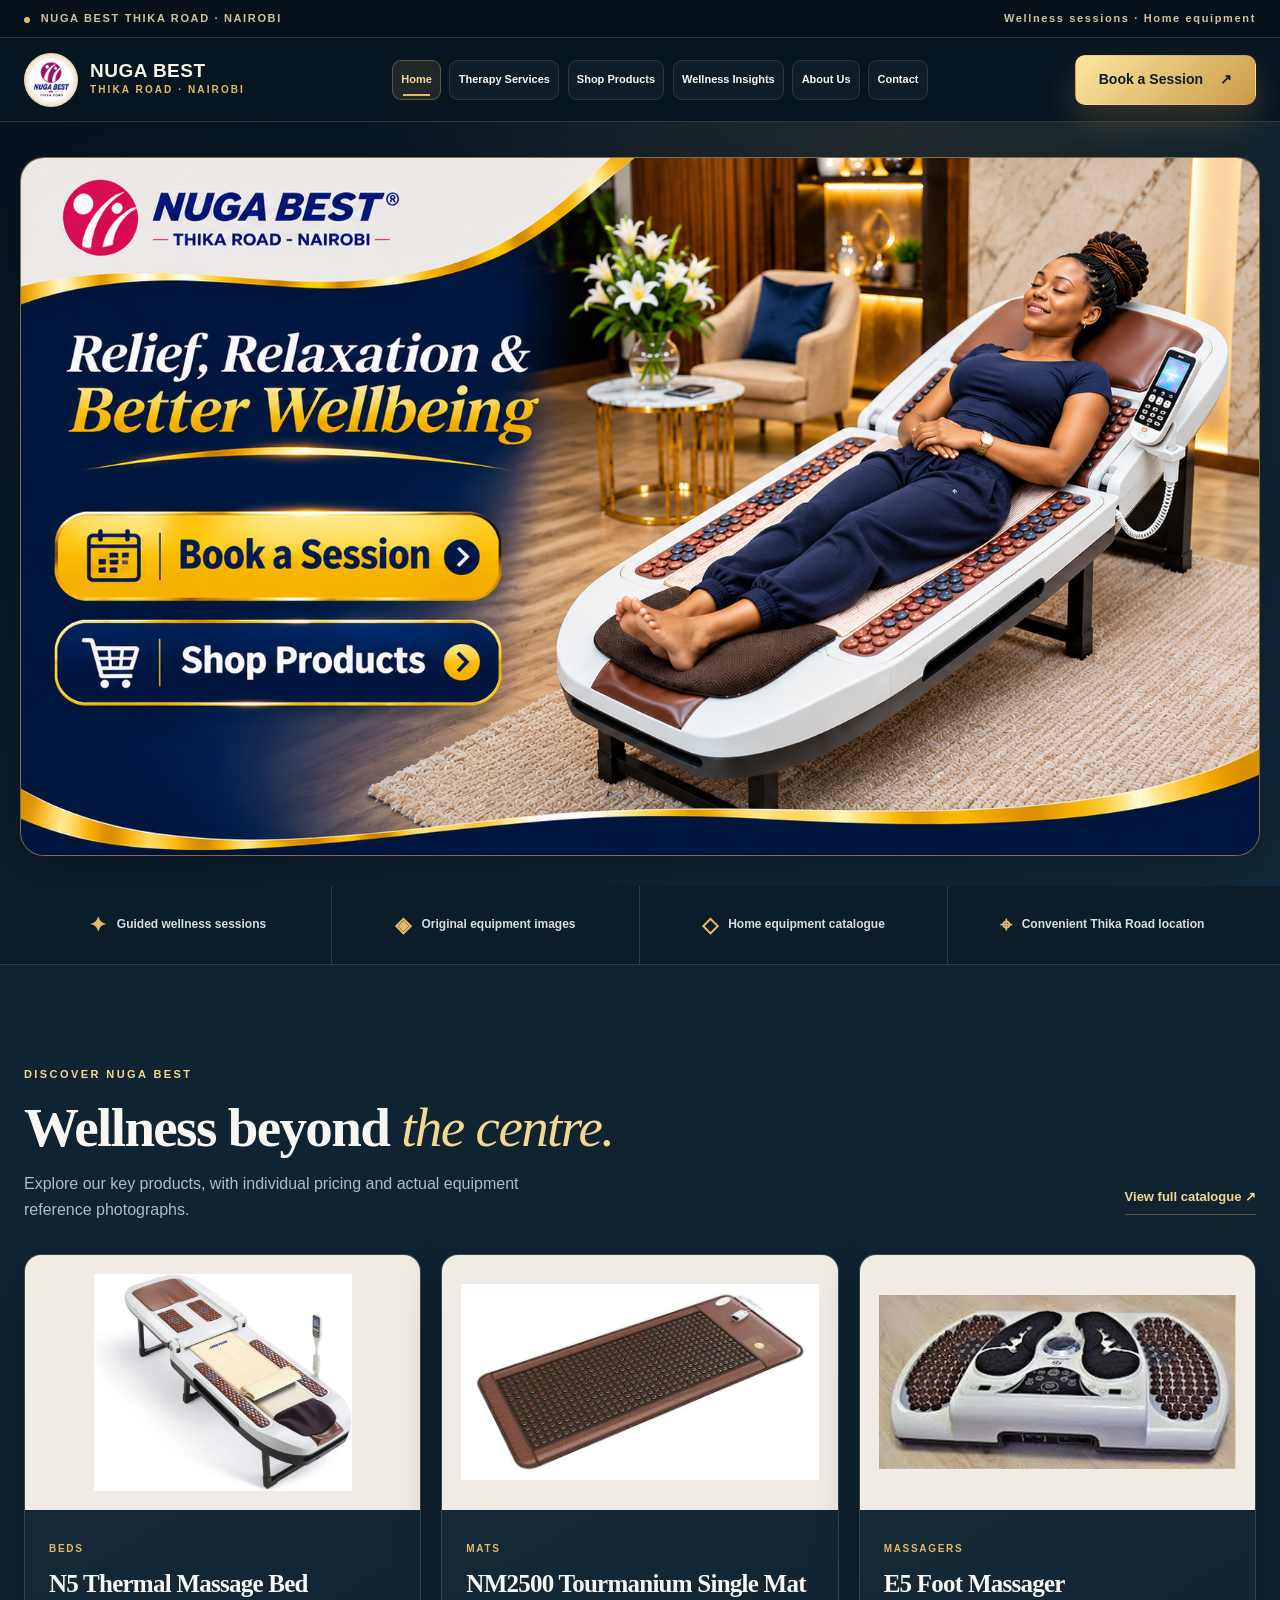
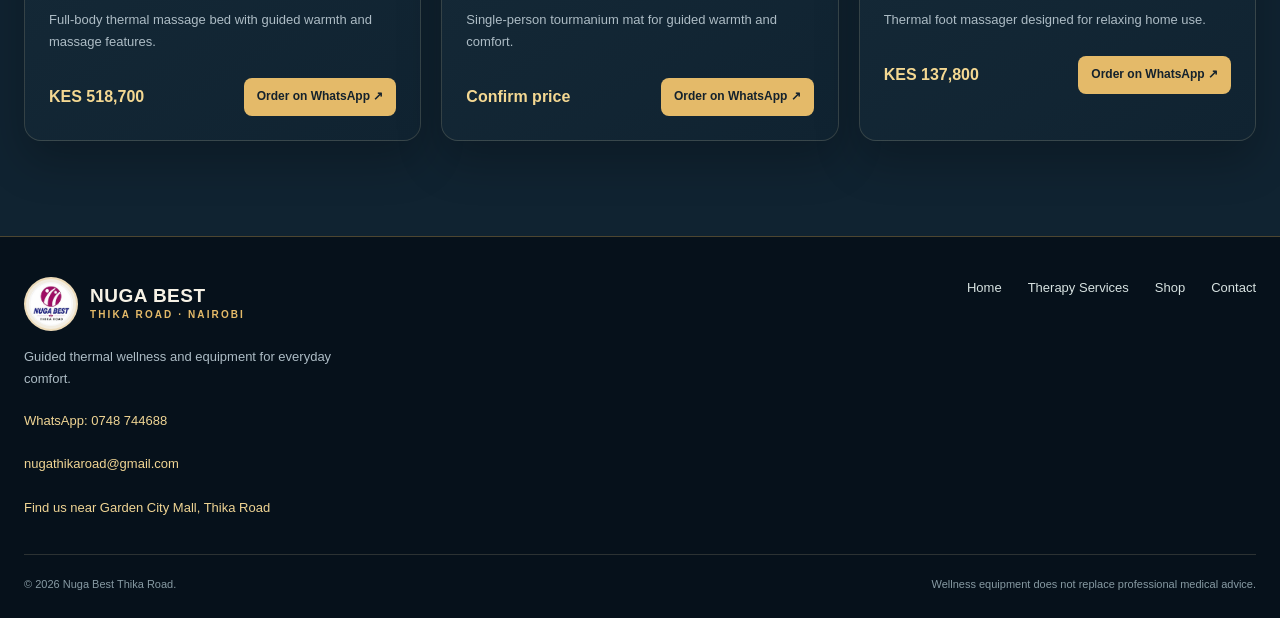
==== commit f61bc48b: "Add files via upload" ====
--- a/index.html
+++ b/index.html
@@ -12,7 +12,7 @@
 <div class="topline"><div class="shell topline-inner"><span><span class="gold-dot"></span> NUGA BEST THIKA ROAD · NAIROBI</span><span>Wellness sessions · Home equipment</span></div></div>
 <header class="header"><div class="shell navrow">
 <a aria-label="Nuga Best Thika Road, home" class="brand" href="index.html"><img alt="Nuga Best Thika Road logo" height="56" src="assets/logo.webp" width="56"/><span><strong>NUGA BEST</strong><small>THIKA ROAD · NAIROBI</small></span></a>
-<nav aria-label="Main navigation" class="nav-links" id="siteNav"><a aria-current="page" class="active" href="index.html">Home</a><a href="therapy-services.html">Therapy Services</a><a href="shop-products.html">Shop Products</a><a href="wellness-insights.html">Wellness Insights</a><a href="about-us.html">About Us</a><a href="contact.html">Contact</a></nav>
+<button type="button" class="mobile-menu-toggle" id="mobileMenuToggle" aria-controls="siteNav" aria-expanded="false" aria-label="Open navigation menu"><span></span><span></span><span></span><span class="menu-label">Menu</span></button><nav aria-label="Main navigation" class="nav-links" id="siteNav"><a aria-current="page" class="active" href="index.html">Home</a><a href="therapy-services.html">Therapy Services</a><a href="shop-products.html">Shop Products</a><a href="wellness-insights.html">Wellness Insights</a><a href="about-us.html">About Us</a><a href="contact.html">Contact</a></nav>
 <a class="btn btn-gold nav-cta" href="contact.html">Book a Session <span aria-hidden="true">↗</span></a>
 </div></header>
 <main id="main">
@@ -20,11 +20,13 @@
 <div class="shell vip-shell">
 <h1 class="visually-hidden" id="hero-heading">Nuga Best Thika Road: Relief, relaxation and better wellbeing</h1>
 <div class="vip-artwork">
-<img alt="Nuga Best Thika Road promotional banner featuring a woman relaxing on a Nuga Best thermal massage bed" decoding="async" fetchpriority="high" height="941" src="assets/nuga-best-homepage-banner-hd.png" width="1672"/>
+<img alt="Nuga Best Thika Road wellness banner featuring a woman relaxing on a thermal massage bed, with Book a Session and Shop Products buttons" decoding="async" fetchpriority="high" height="941" src="assets/nuga-best-homepage-banner-hd.png" width="1672"/>
+<a class="hero-image-action hero-image-book" href="contact.html?intent=booking" aria-label="Book a Session"></a>
+<a class="hero-image-action hero-image-shop" href="shop-products.html" aria-label="Shop Products"></a>
 </div>
-<div class="below-banner-actions" aria-label="Nuga Best quick actions">
-  <a class="below-banner-btn below-banner-book" href="contact.html?intent=booking"><span class="action-icon" aria-hidden="true">▦</span><span>Book a Session</span><span class="action-arrow" aria-hidden="true">↗</span></a>
-  <a class="below-banner-btn below-banner-shop" href="shop-products.html"><span class="action-icon" aria-hidden="true">◈</span><span>Shop Products</span><span class="action-arrow" aria-hidden="true">↗</span></a>
+<div class="mobile-hero-actions" aria-label="Quick actions">
+<a class="btn btn-gold" href="contact.html?intent=booking">Book a Session ↗</a>
+<a class="btn btn-outline" href="shop-products.html">Shop Products ↗</a>
 </div>
 </div>
 </section>
--- a/styles.css
+++ b/styles.css
@@ -284,3 +284,90 @@
 @media(max-width:360px){
  .below-banner-actions .below-banner-btn{font-size:18px;gap:9px;padding:12px 9px}
 }
+
+
+/* All-device responsive layout patch — preserves desktop VIP design. */
+.mobile-menu-toggle{display:none}
+@media(max-width:900px){
+  .header .navrow{display:flex!important;align-items:center!important;justify-content:space-between!important;flex-wrap:nowrap!important;min-height:74px;gap:12px}
+  .header .brand{min-width:0;flex:0 1 auto}
+  .header .brand span{min-width:0}
+  .header .brand strong{font-size:clamp(14px,3.5vw,18px)}
+  .header .brand small{font-size:clamp(7px,1.9vw,10px)}
+  .header .nav-toggle{display:none!important}
+  .mobile-menu-toggle{display:flex!important;flex:0 0 auto;position:relative;align-items:center;justify-content:center;flex-direction:column;gap:5px;width:55px;height:51px;border:1px solid var(--gold-border);border-radius:12px;background:#112a3b;color:var(--gold-bright);margin-left:auto;z-index:72;cursor:pointer}
+  .mobile-menu-toggle>span:not(.menu-label){height:2px;width:23px;background:#f2d48f;border-radius:2px}
+  .mobile-menu-toggle .menu-label{font:700 9px/1 Arial,sans-serif;letter-spacing:.07em}
+  .header .nav-links{display:none!important;position:absolute!important;top:100%!important;left:0!important;right:0!important;max-width:none!important;width:100%!important;max-height:calc(100dvh - 90px);overflow-y:auto!important;overflow-x:hidden!important;z-index:71;flex-direction:column!important;grid-template-columns:1fr!important;align-items:stretch!important;justify-content:start!important;gap:6px!important;padding:16px max(16px,calc((100% - 700px)/2)) 20px!important;background:#071a28!important;border:1px solid var(--gold-border)!important;border-radius:0 0 16px 16px!important;box-shadow:0 20px 35px #020a12b8!important;white-space:normal!important}
+  .header .nav-links.mobile-open{display:flex!important}
+  .header .nav-links a{display:flex!important;justify-content:flex-start!important;min-height:47px!important;width:100%!important;flex-shrink:0!important;padding:12px 15px!important;font-size:15px!important;white-space:normal!important}
+  .header .nav-cta{display:none!important}
+  .shell{width:calc(100% - 32px)!important;max-width:100%}
+  .vip-shell{width:calc(100% - 20px)!important}
+  .below-banner-actions{grid-template-columns:1fr!important;max-width:540px!important;margin:18px auto 0!important;gap:12px!important;padding:0 4px!important}
+  .below-banner-btn{width:100%!important;min-height:65px!important;white-space:normal!important;font-size:clamp(18px,4.8vw,23px)!important;gap:12px!important;overflow-wrap:break-word}
+  .featured-grid,.product-grid,.insights-grid{grid-template-columns:repeat(2,minmax(0,1fr))!important}
+  .contact-grid,.location-layout,.about-grid,.experience-layout{grid-template-columns:minmax(0,1fr)!important;gap:24px!important}
+  .contact-details,.form-card,.contact-chip,.full-location,.location-reference{min-width:0}
+  .page-slide-overlay{max-width:95%!important}
+  .footer-layout{flex-wrap:wrap}
+}
+@media(max-width:600px){
+  .topline-inner{letter-spacing:.06em}
+  .brand img{width:40px!important;height:40px!important}
+  .header .brand strong{font-size:14px!important}
+  .header .brand small{font-size:8px!important;letter-spacing:.04em!important}
+  .vip-artwork{border-radius:12px!important}
+  .vip-artwork>img{width:100%!important;height:auto!important;object-fit:contain!important;display:block!important}
+  .featured-grid,.product-grid,.insights-grid,.equipment-strip{grid-template-columns:minmax(0,1fr)!important}
+  .featured-card,.product-card,.insight-card{min-width:0}
+  .featured-photo,.product-photo{height:250px!important}
+  .featured-photo img,.product-photo img{max-width:100%!important;object-fit:contain!important}
+  .section{padding:46px 0!important}
+  .section-heading h2{font-size:clamp(29px,8vw,39px)!important;line-height:1.12}
+  .page-slider-track{height:410px!important}
+  .page-slide img{height:245px!important;max-height:245px!important;width:100%!important;object-fit:contain!important;object-position:center center!important;padding:10px!important}
+  .page-slide-overlay{left:12px!important;right:12px!important;bottom:12px!important;width:auto!important;max-width:none!important;padding:12px!important}
+  .page-slide-overlay h2{font-size:clamp(18px,5vw,23px)!important;line-height:1.12!important}
+  .page-slide-actions{gap:8px!important}
+  .page-slide-actions .btn{font-size:12px!important;min-height:42px!important;padding:9px 10px!important;white-space:normal!important;text-align:center}
+  .page-slider-dots{top:9px!important;right:12px!important}
+  .catalogue-bar{display:flex!important;flex-direction:column!important;align-items:stretch!important;gap:12px!important}
+  .filters{display:flex!important;gap:8px!important;flex-wrap:wrap!important}
+  .filter{min-height:44px!important;font-size:13px!important}
+  .searchbox{width:100%!important;max-width:none!important;margin-top:0!important}
+  .contact-fast-grid{grid-template-columns:minmax(0,1fr)!important}
+  .contact-fast a,.contact-chip{width:100%!important;max-width:100%;overflow-wrap:anywhere!important}
+  .contact-chip strong{font-size:clamp(12px,3.8vw,16px)}
+  .form-card{padding:18px!important}
+  .location-top{display:flex!important;flex-direction:column!important;align-items:flex-start!important}
+  .map-frame{height:330px!important;min-width:0}
+  .cart-item{display:flex;flex-wrap:wrap;gap:8px}
+  .product-meta,.price-row{align-items:flex-start!important;flex-wrap:wrap!important;gap:12px}
+  .buy-actions{justify-content:flex-start!important;max-width:100%}
+  .footer-contact a{max-width:100%;overflow-wrap:anywhere}
+  .footer-layout,.footer-bottom{display:block!important}
+  .footer nav{margin-top:24px}
+}
+@media(max-width:360px){
+ .shell{width:calc(100% - 24px)!important}
+ .vip-shell{width:calc(100% - 14px)!important}
+ .below-banner-btn{font-size:18px!important;min-height:62px!important;gap:7px!important}
+ .page-slide-actions .btn{font-size:11px!important}
+}
+@media(hover:none){.btn:hover,.below-banner-btn:hover,.enquire-link:hover{transform:none!important}}
+@media(prefers-reduced-motion:reduce){*,*::before,*::after{scroll-behavior:auto!important;animation-duration:.01ms!important;transition-duration:.01ms!important}}
+
+/* Full-resolution homepage banner with live clickable button areas. */
+.vip-artwork { position:relative; overflow:hidden; }
+.vip-artwork > img { display:block; width:100%; height:auto; aspect-ratio:1672/941; object-fit:contain; }
+.hero-image-action { position:absolute; z-index:5; display:block; border-radius:14px; cursor:pointer; background:transparent; transition:box-shadow .18s ease; }
+.hero-image-action:focus-visible { outline:3px solid #fff; outline-offset:2px; box-shadow:0 0 0 6px #c99c42; }
+.hero-image-book { left:2.4%; top:49.9%; width:36.7%; height:13.7%; }
+.hero-image-shop { left:2.4%; top:65.5%; width:36.7%; height:12.7%; }
+.mobile-hero-actions { display:none; }
+@media(max-width:700px) {
+  .mobile-hero-actions { display:grid; grid-template-columns:1fr; gap:12px; margin:16px auto 0; max-width:460px; }
+  .mobile-hero-actions .btn { display:flex; width:100%; min-height:58px; font-size:19px; font-weight:800; letter-spacing:.01em; border-radius:13px; }
+}
+@media (prefers-reduced-motion:reduce) { .hero-image-action { transition:none; } }
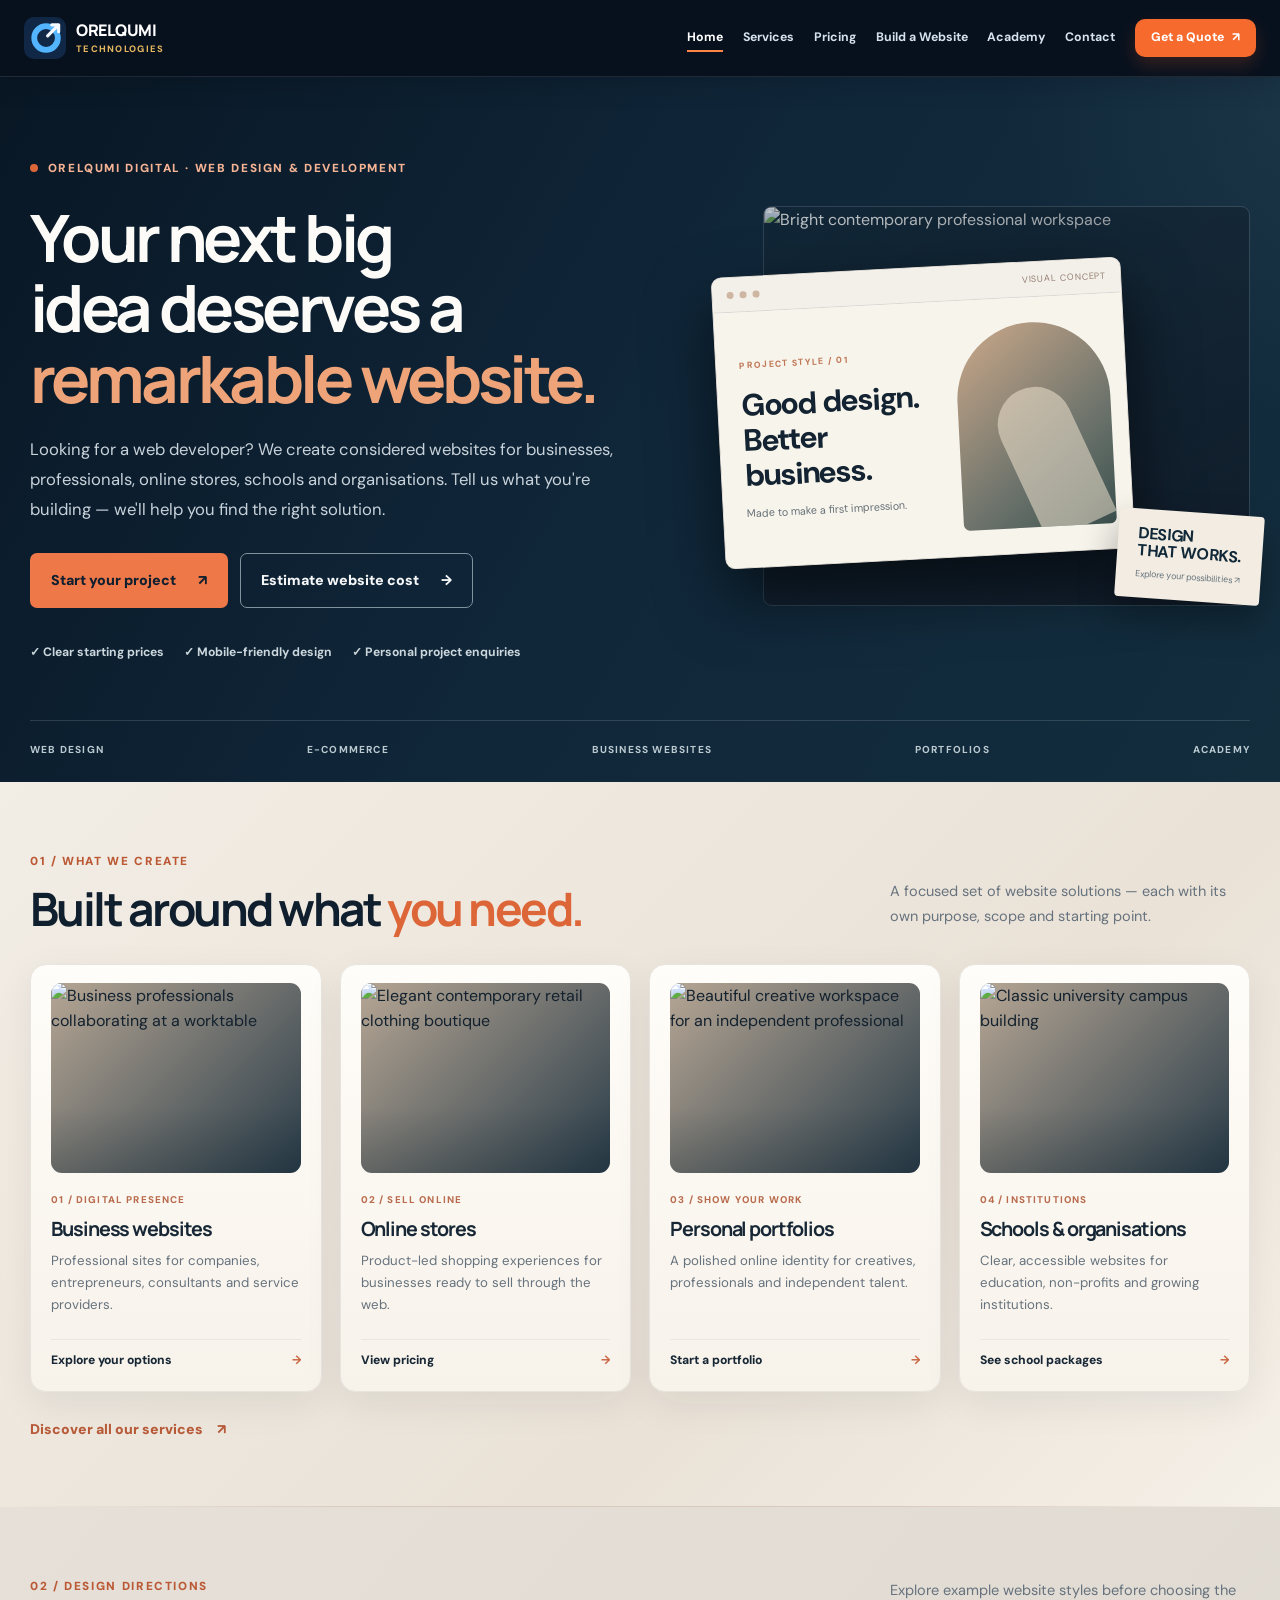
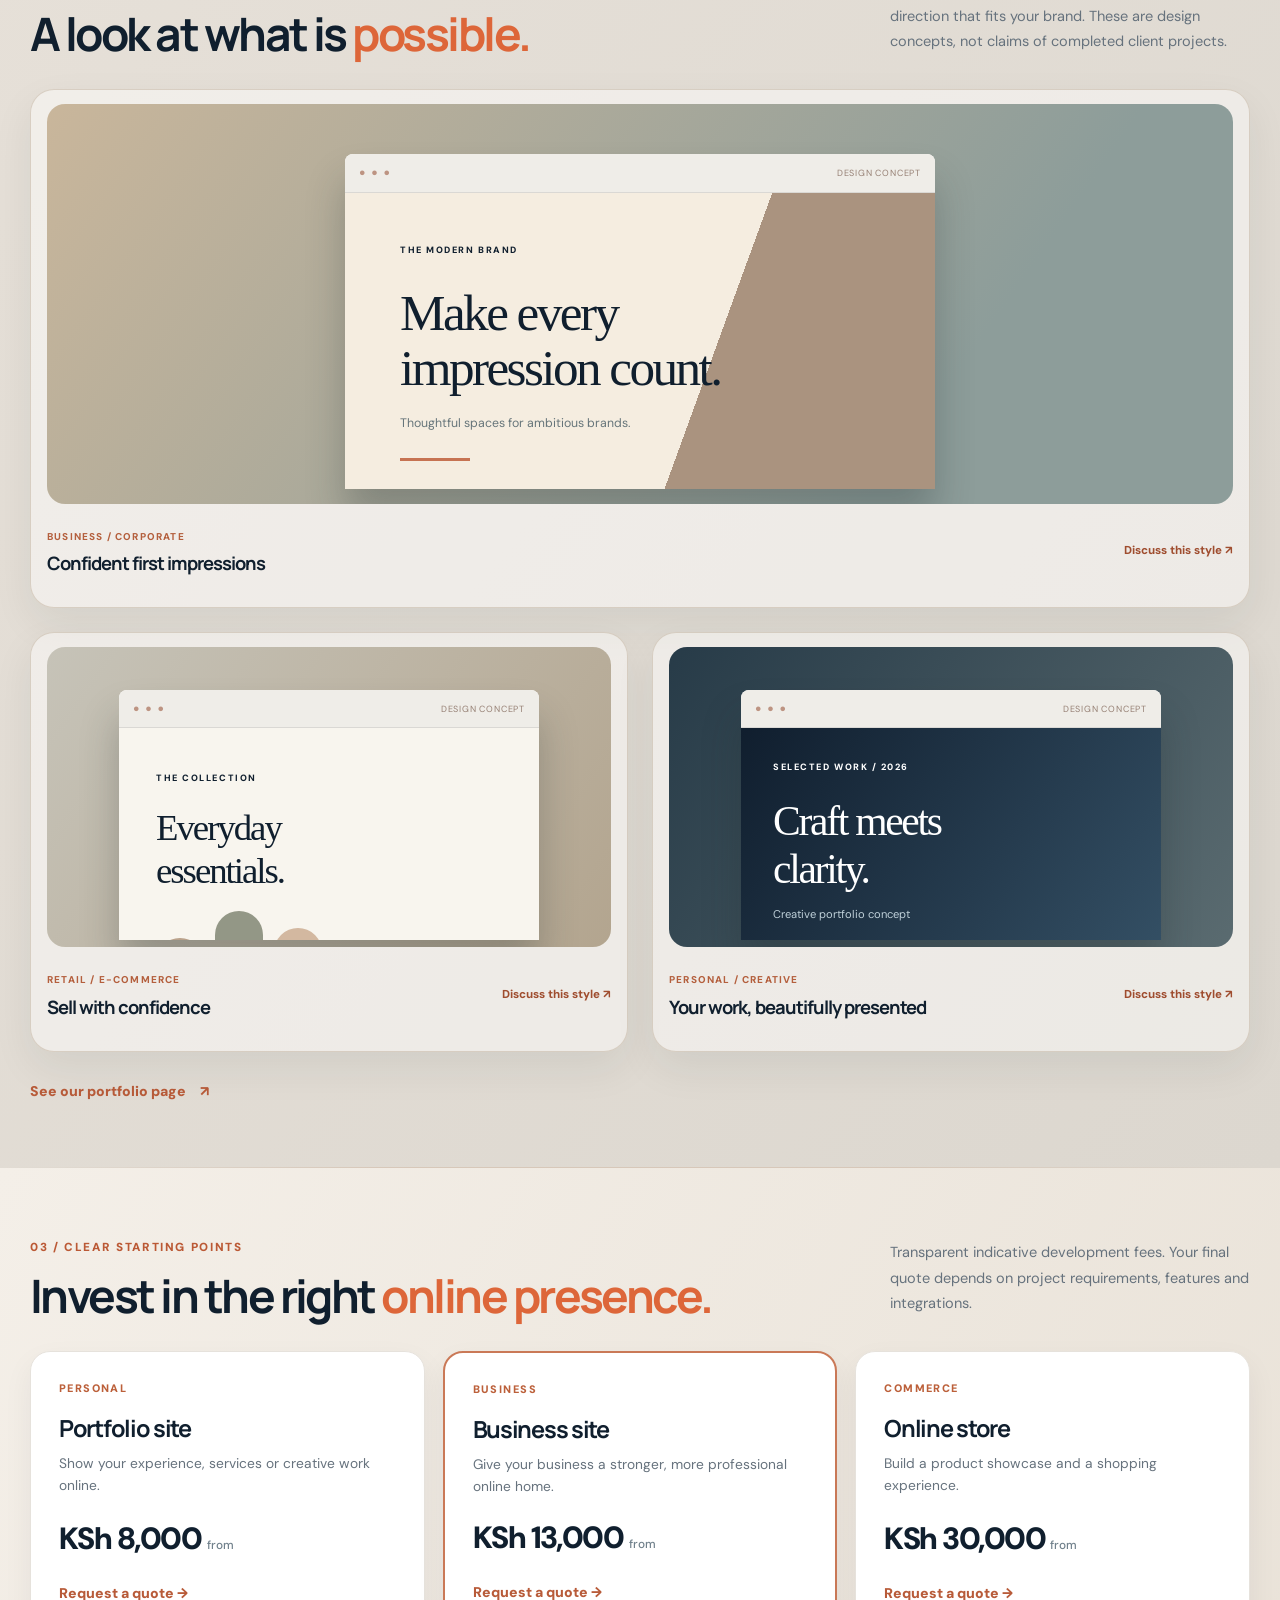
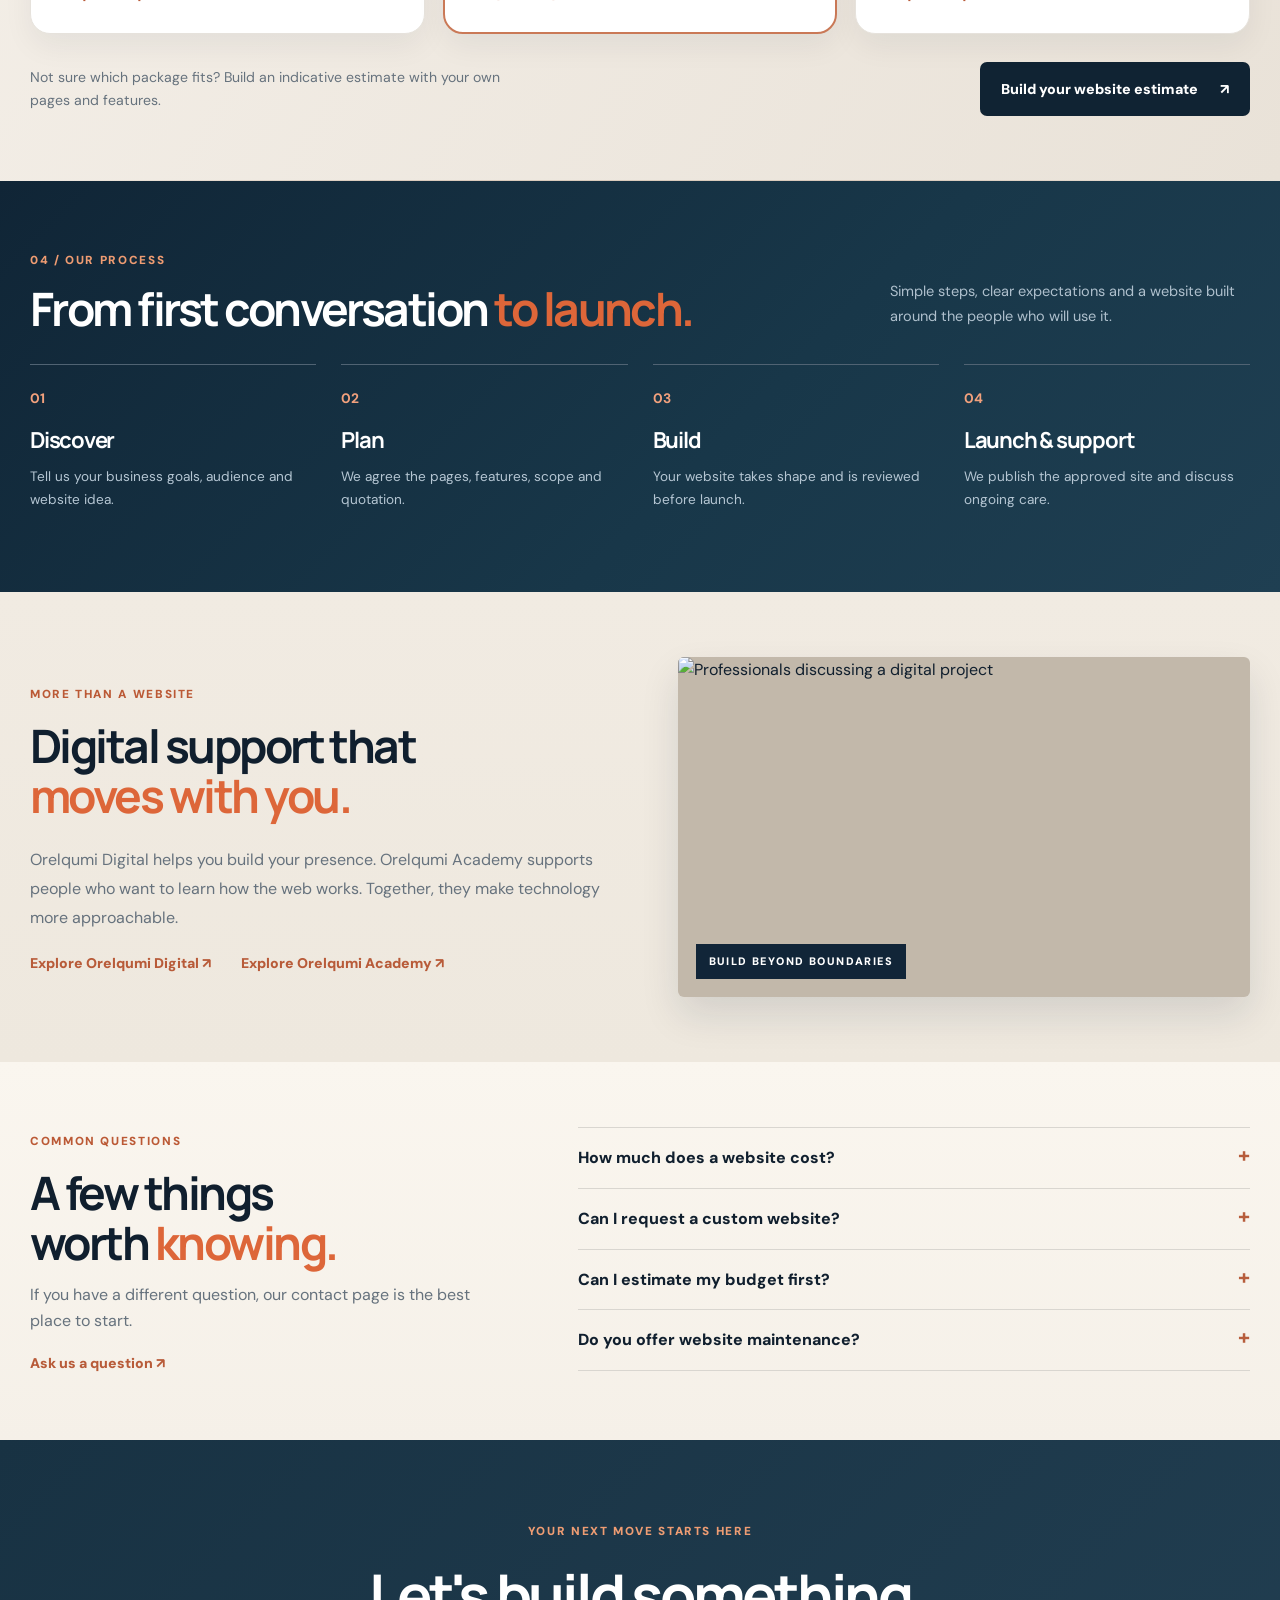
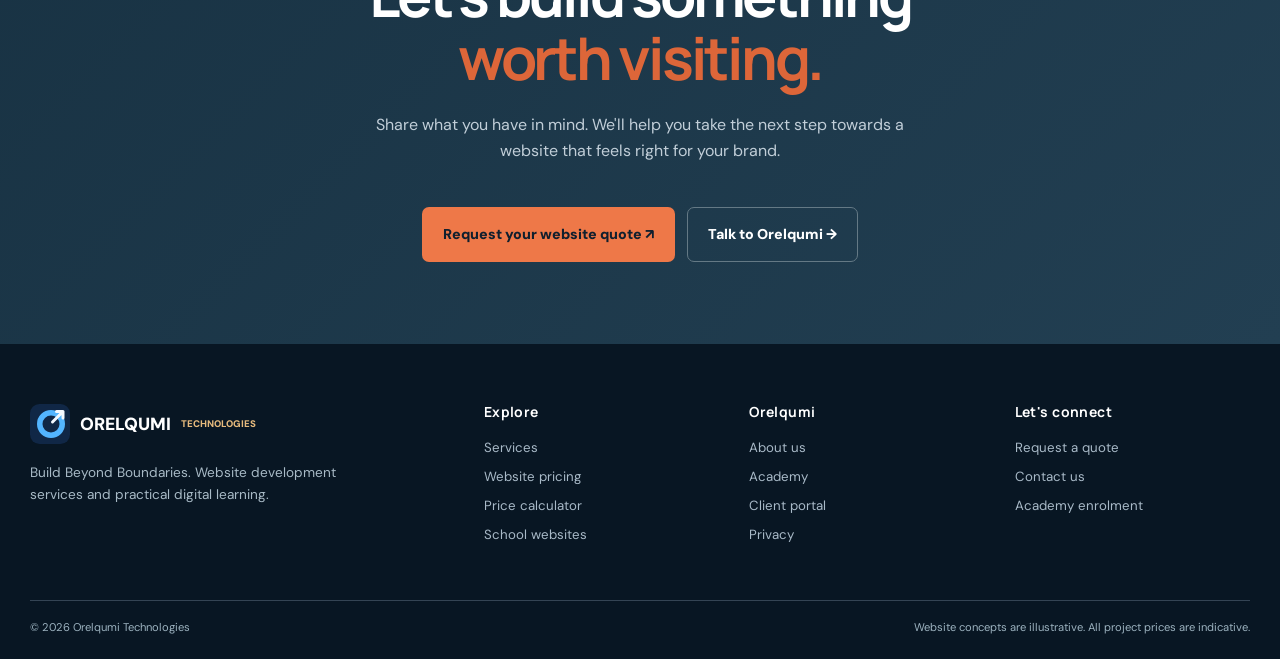
==== commit cd80c9e9: "Add files via upload" ====
--- a/index.html
+++ b/index.html
@@ -1,36 +1,95 @@
+<!doctype html>
 <!DOCTYPE html>
 
-<html lang="en"><head>
-<meta charset="utf-8"/><meta content="width=device-width,initial-scale=1" name="viewport"/>
-<title>Nuga Best Thika Road Nairobi | Thermal Wellness &amp; Equipment</title>
-<meta content="Discover Nuga Best Thika Road in Nairobi. Explore guided 45-minute thermal wellness sessions, N5 massage beds, therapy mats and home equipment." name="description"/>
-<meta content="index,follow" name="robots"/>
-<meta content="#091622" name="theme-color"/><link href="assets/favicon.png" rel="icon" type="image/png"/>
-<link href="styles.css" rel="stylesheet"/><script defer="" src="settings.js"></script><script defer="" src="script.js"></script>
-<meta content="website" property="og:type"/><meta content="Nuga Best Thika Road Nairobi | Thermal Wellness &amp; Equipment" property="og:title"/><meta content="Discover Nuga Best Thika Road in Nairobi. Explore guided 45-minute thermal wellness sessions, N5 massage beds, therapy mats and home equipment." property="og:description"/><meta content="summary_large_image" name="twitter:card"/><script type="application/ld+json">{"@context":"https://schema.org","@type":"LocalBusiness","name":"Nuga Best Thika Road","description":"Guided thermal wellness sessions and Nuga Best home equipment in Nairobi, Kenya.","address":{"@type":"PostalAddress","streetAddress":"Thika Road, opposite Garden City Mall, after Total Petrol Station","addressLocality":"Nairobi","addressCountry":"KE"},"areaServed":{"@type":"City","name":"Nairobi"},"telephone":"+254748744688","email":"nugathikaroad@gmail.com","hasMap":"https://www.google.com/maps/search/?api=1&query=Nuga+Best+Thika+Road+opposite+Garden+City+Mall+after+Total+Petrol+Station+Nairobi+Kenya","image":"assets/nuga-best-homepage-banner-hd.png","url":"https://nugabestnairobithikaroad-stack.github.io/nuga-best/index.html"}</script><link href="https://nugabestnairobithikaroad-stack.github.io/nuga-best/index.html" rel="canonical"/><meta content="https://nugabestnairobithikaroad-stack.github.io/nuga-best/index.html" property="og:url"/><meta content="https://nugabestnairobithikaroad-stack.github.io/nuga-best/assets/nuga-best-homepage-banner-hd.png" property="og:image"/><meta content="https://nugabestnairobithikaroad-stack.github.io/nuga-best/assets/nuga-best-homepage-banner-hd.png" name="twitter:image"/></head><body>
-<a class="skip" href="#main">Skip to content</a>
-<div class="topline"><div class="shell topline-inner"><span><span class="gold-dot"></span> NUGA BEST THIKA ROAD · NAIROBI</span><span>Wellness sessions · Home equipment</span></div></div>
-<header class="header"><div class="shell navrow">
-<a aria-label="Nuga Best Thika Road, home" class="brand" href="index.html"><img alt="Nuga Best Thika Road logo" height="56" src="assets/logo.webp" width="56"/><span><strong>NUGA BEST</strong><small>THIKA ROAD · NAIROBI</small></span></a>
-<button type="button" class="mobile-menu-toggle" id="mobileMenuToggle" aria-controls="siteNav" aria-expanded="false" aria-label="Open navigation menu"><span></span><span></span><span></span><span class="menu-label">Menu</span></button><nav aria-label="Main navigation" class="nav-links" id="siteNav"><a aria-current="page" class="active" href="index.html">Home</a><a href="therapy-services.html">Therapy Services</a><a href="shop-products.html">Shop Products</a><a href="wellness-insights.html">Wellness Insights</a><a href="about-us.html">About Us</a><a href="contact.html">Contact</a></nav>
-<a class="btn btn-gold nav-cta" href="contact.html">Book a Session <span aria-hidden="true">↗</span></a>
-</div></header>
-<main id="main">
-<section aria-labelledby="hero-heading" class="hero vip-hero" id="home">
-<div class="shell vip-shell">
-<h1 class="visually-hidden" id="hero-heading">Nuga Best Thika Road: Relief, relaxation and better wellbeing</h1>
-<div class="vip-artwork">
-<img alt="Nuga Best Thika Road wellness banner featuring a woman relaxing on a thermal massage bed, with Book a Session and Shop Products buttons" decoding="async" fetchpriority="high" height="941" src="assets/nuga-best-homepage-banner-hd.png" width="1672"/>
-<a class="hero-image-action hero-image-book" href="contact.html?intent=booking" aria-label="Book a Session"></a>
-<a class="hero-image-action hero-image-shop" href="shop-products.html" aria-label="Shop Products"></a>
+<html lang="en">
+<head>
+<meta charset="utf-8"/>
+<meta content="width=device-width,initial-scale=1" name="viewport"/>
+<meta content="#07121d" name="theme-color"/>
+<meta content="Orelqumi Technologies helps businesses, individuals and organisations find website development services. Explore websites, estimate costs and request a quote in Kenya and beyond." name="description"/>
+<title>Professional Website Design &amp; Development | Orelqumi Technologies</title>
+<link href="assets/logo.svg" rel="icon" type="image/svg+xml"/>
+<link href="assets/style.css?v=20261111c" rel="stylesheet"/><link href="assets/navigation.css?v=20261111c" rel="stylesheet"/>
+<link href="https://orelqum.pages.dev/" rel="canonical"/>
+<meta content="index, follow, max-image-preview:large" name="robots"/>
+<meta content="website" property="og:type"/>
+<meta content="Orelqumi Technologies" property="og:site_name"/>
+<meta content="Professional Website Design &amp; Development | Orelqumi Technologies" property="og:title"/>
+<meta content="Find a website developer for business websites, e-commerce stores, portfolios and organisations. Browse pricing and request a quote with Orelqumi." property="og:description"/>
+<meta content="https://orelqum.pages.dev/" property="og:url"/>
+<meta content="summary" name="twitter:card"/>
+<meta content="qvxNVzkqh9zi-aQuuP842HApYJ5KowNuKGtQ1R-Ctvs" name="google-site-verification">
+<script type="application/ld+json">{"@context":"https://schema.org","@type":"Organization","name":"Orelqumi Technologies","url":"https://orelqum.pages.dev/","description":"Website design and development services for businesses, individuals, schools and organisations, alongside practical web development education.","subOrganization":[{"@type":"Organization","name":"Orelqumi Digital"},{"@type":"EducationalOrganization","name":"Orelqumi Academy"}]}</script>
+<script type="application/ld+json">{"@context":"https://schema.org","@type":"WebSite","name":"Orelqumi Technologies","url":"https://orelqum.pages.dev/","inLanguage":"en"}</script>
+<link href="assets/responsive-premium.css?v=20261113" rel="stylesheet"/>
+<link href="assets/editorial-photo-v3.css?v=20261113-speed2" rel="stylesheet"/>
+</meta><meta content="photo-v3-20261113" name="orelqumi-release"/>  <link rel="stylesheet" href="assets/motion-everywhere.css?v=20261113-balanced5">
+</head>
+<body class="editorial-home">
+<header class="nav-shell" id="site-header">
+<div class="wrap nav">
+<a aria-label="Orelqumi Technologies home" class="brand" href="index.html"><img alt="" height="42" src="assets/logo.svg" width="42"/><span>ORELQUMI<small>TECHNOLOGIES</small></span></a>
+<button aria-controls="primary-navigation" aria-expanded="false" aria-label="Open navigation" class="menu-btn" type="button"><span aria-hidden="true" class="menu-icon">☰</span><span class="menu-label">Menu</span></button>
+<nav aria-label="Main navigation" class="nav-links" id="primary-navigation">
+<a href="index.html">Home</a><a href="services.html">Services</a><a href="website-pricing.html">Pricing</a><a href="build-your-website.html">Build a Website</a><a href="academy.html">Academy</a><a href="contact.html">Contact</a><a class="nav-action" href="quote.html">Get a Quote <span aria-hidden="true">↗</span></a>
+</nav>
 </div>
-<div class="mobile-hero-actions" aria-label="Quick actions">
-<a class="btn btn-gold" href="contact.html?intent=booking">Book a Session ↗</a>
-<a class="btn btn-outline" href="shop-products.html">Shop Products ↗</a>
+</header>
+<main>
+<section aria-labelledby="hero-title" class="e-hero">
+<div class="wrap e-hero-grid">
+<div class="e-hero-copy">
+<div class="e-kicker"><span class="e-dot"></span> ORELQUMI DIGITAL · WEB DESIGN &amp; DEVELOPMENT</div>
+<h1 id="hero-title">Your next big idea deserves a <em>remarkable website.</em></h1>
+<p>Looking for a web developer? We create considered websites for businesses, professionals, online stores, schools and organisations. Tell us what you're building — we'll help you find the right solution.</p>
+<div class="e-hero-actions"><a class="e-button e-button-primary" href="quote.html">Start your project <span aria-hidden="true">↗</span></a><a class="e-button e-button-ghost" href="build-your-website.html">Estimate website cost <span aria-hidden="true">→</span></a></div>
+<div class="e-hero-foot"><span>✓ Clear starting prices</span><span>✓ Mobile-friendly design</span><span>✓ Personal project enquiries</span></div>
+</div>
+<div aria-label="Website design concept preview" class="e-hero-visual">
+<div class="e-photo-wrap"><img alt="Bright contemporary professional workspace" decoding="async" loading="eager" src="https://images.unsplash.com/photo-1497366754035-f200968a6e72?auto=format&amp;fit=crop&amp;w=1200&amp;q=85"/></div>
+<div aria-hidden="true" class="e-preview-frame"><div class="e-window-top"><span></span><span></span><span></span><small>VISUAL CONCEPT</small></div><div class="e-preview-inner"><div class="e-preview-copy"><small>PROJECT STYLE / 01</small><b>Good design.<br/>Better business.</b><i>Made to make a first impression.</i></div><div class="e-preview-art"><span></span></div></div></div>
+<div class="e-hero-stamp"><strong>DESIGN<br/>THAT WORKS.</strong><span>Explore your possibilities ↗</span></div>
 </div>
 </div>
+<div class="wrap e-hero-bottom"><span>WEB DESIGN</span><span>E-COMMERCE</span><span>BUSINESS WEBSITES</span><span>PORTFOLIOS</span><span>ACADEMY</span></div>
 </section>
-<section aria-label="What we offer" class="trustbar"><div class="shell trust-grid"><div><span class="trust-icon">✦</span><span>Guided wellness sessions</span></div><div><span class="trust-icon">◈</span><span>Original equipment images</span></div><div><span class="trust-icon">◇</span><span>Home equipment catalogue</span></div><div><span class="trust-icon">⌖</span><span>Convenient Thika Road location</span></div></div></section>
-<section class="section section-products" id="featured"><div class="shell"><div class="section-heading reveal"><div><span class="eyebrow">DISCOVER NUGA BEST</span><h2>Wellness beyond <em>the centre.</em></h2><p>Explore our key products, with individual pricing and actual equipment reference photographs.</p></div><a class="text-link" href="shop-products.html">View full catalogue <span>↗</span></a></div><div class="featured-grid" id="featuredProducts"><article class="featured-card reveal is-visible"><div class="featured-photo"><img alt="N5 Thermal Massage Bed" decoding="async" height="450" loading="lazy" src="assets/n5.webp" width="600"/></div><div class="featured-body"><span class="card-cat">Beds</span><h3>N5 Thermal Massage Bed</h3><p>Full-body thermal massage bed with guided warmth and massage features.</p><div class="price-row"><span class="price">KES 518,700</span><a class="enquire-link order-product" data-product="N5 Thermal Massage Bed" href="contact.html?product=N5%20Thermal%20Massage%20Bed" title="Request this product on WhatsApp; price and availability to be confirmed">Order on WhatsApp ↗</a></div></div></article><article class="featured-card reveal is-visible"><div class="featured-photo"><img alt="NM2500 Tourmanium Single Mat" decoding="async" height="450" loading="lazy" src="assets/nm2500.webp" width="600"/></div><div class="featured-body"><span class="card-cat">Mats</span><h3>NM2500 Tourmanium Single Mat</h3><p>Single-person tourmanium mat for guided warmth and comfort.</p><div class="price-row"><span class="price">Confirm price</span><a class="enquire-link order-product" data-product="NM2500 Tourmanium Single Mat" href="contact.html?product=NM2500%20Tourmanium%20Single%20Mat" title="Request this product on WhatsApp; price and availability to be confirmed">Order on WhatsApp ↗</a></div></div></article><article class="featured-card reveal is-visible"><div class="featured-photo"><img alt="E5 Foot Massager" decoding="async" height="450" loading="lazy" src="assets/e5.webp" width="600"/></div><div class="featured-body"><span class="card-cat">Massagers</span><h3>E5 Foot Massager</h3><p>Thermal foot massager designed for relaxing home use.</p><div class="price-row"><span class="price">KES 137,800</span><a class="enquire-link order-product" data-product="E5 Foot Massager" href="contact.html?product=E5%20Foot%20Massager" title="Request this product on WhatsApp; price and availability to be confirmed">Order on WhatsApp ↗</a></div></div></article></div></div></section>
-</main><footer class="footer"><div class="shell footer-layout"><div><a class="brand" href="index.html"><img alt="Nuga Best Thika Road logo" height="48" src="assets/logo.webp" width="48"/><span><strong>NUGA BEST</strong><small>THIKA ROAD · NAIROBI</small></span></a><p>Guided thermal wellness and equipment for everyday comfort.</p><div class="footer-contact"><a href="https://wa.me/254748744688" rel="noopener noreferrer" target="_blank">WhatsApp: 0748 744688</a><a href="mailto:nugathikaroad@gmail.com">nugathikaroad@gmail.com</a><a href="https://www.google.com/maps/search/?api=1&amp;query=Nuga+Best+Thika+Road+opposite+Garden+City+Mall+after+Total+Petrol+Station+Nairobi+Kenya" rel="noopener noreferrer" target="_blank">Find us near Garden City Mall, Thika Road</a></div></div><nav aria-label="Footer navigation"><a href="index.html">Home</a><a href="therapy-services.html">Therapy Services</a><a href="shop-products.html">Shop</a><a href="contact.html">Contact</a></nav></div><div class="shell footer-bottom"><span>© <span id="year"></span> Nuga Best Thika Road.</span><span>Wellness equipment does not replace professional medical advice.</span></div></footer>
-</body></html>+<section aria-labelledby="services-title" class="e-section e-services" id="services"><div class="wrap">
+<div class="e-section-heading"><div><span class="e-eyebrow">01 / WHAT WE CREATE</span><h2 id="services-title">Built around what <em>you need.</em></h2></div><p>A focused set of website solutions — each with its own purpose, scope and starting point.</p></div>
+<div class="e-service-grid">
+<a class="e-service-card" href="quote.html"><span class="e-service-photo"><img alt="Business professionals collaborating at a worktable" decoding="async" loading="lazy" referrerpolicy="no-referrer" src="https://images.unsplash.com/photo-1521737711867-e3b97375f902?auto=format&amp;fit=crop&amp;w=960&amp;q=82"/></span><span class="e-service-index">01 / DIGITAL PRESENCE</span><span class="e-service-symbol">↗</span><h3>Business websites</h3><p>Professional sites for companies, entrepreneurs, consultants and service providers.</p><span class="e-service-link">Explore your options <b>→</b></span></a>
+<a class="e-service-card" href="website-pricing.html"><span class="e-service-photo"><img alt="Elegant contemporary retail clothing boutique" decoding="async" loading="lazy" referrerpolicy="no-referrer" src="https://images.unsplash.com/photo-1441986300917-64674bd600d8?auto=format&amp;fit=crop&amp;w=960&amp;q=82"/></span><span class="e-service-index">02 / SELL ONLINE</span><span class="e-service-symbol">◈</span><h3>Online stores</h3><p>Product-led shopping experiences for businesses ready to sell through the web.</p><span class="e-service-link">View pricing <b>→</b></span></a>
+<a class="e-service-card" href="quote.html"><span class="e-service-photo"><img alt="Beautiful creative workspace for an independent professional" decoding="async" loading="lazy" referrerpolicy="no-referrer" src="https://images.unsplash.com/photo-1497366811353-6870744d04b2?auto=format&amp;fit=crop&amp;w=960&amp;q=82"/></span><span class="e-service-index">03 / SHOW YOUR WORK</span><span class="e-service-symbol">✳</span><h3>Personal portfolios</h3><p>A polished online identity for creatives, professionals and independent talent.</p><span class="e-service-link">Start a portfolio <b>→</b></span></a>
+<a class="e-service-card" href="school-packages.html"><span class="e-service-photo"><img alt="Classic university campus building" decoding="async" loading="lazy" referrerpolicy="no-referrer" src="https://images.unsplash.com/photo-1541339907198-e08756dedf3f?auto=format&amp;fit=crop&amp;w=960&amp;q=82"/></span><span class="e-service-index">04 / INSTITUTIONS</span><span class="e-service-symbol">⌂</span><h3>Schools &amp; organisations</h3><p>Clear, accessible websites for education, non-profits and growing institutions.</p><span class="e-service-link">See school packages <b>→</b></span></a>
+</div>
+<div class="e-section-end"><a class="e-inline-link" href="services.html">Discover all our services <span aria-hidden="true">↗</span></a></div>
+</div></section>
+<section aria-labelledby="examples-title" class="e-section e-gallery"><div class="wrap">
+<div class="e-section-heading"><div><span class="e-eyebrow">02 / DESIGN DIRECTIONS</span><h2 id="examples-title">A look at what is <em>possible.</em></h2></div><p>Explore example website styles before choosing the direction that fits your brand. These are design concepts, not claims of completed client projects.</p></div>
+<div class="e-gallery-grid">
+<article class="e-showcase e-showcase-large"><div class="e-showcase-visual e-visual-one"><div class="e-mock-browser"><div class="e-mock-bar"><span>● ● ●</span><small>DESIGN CONCEPT</small></div><div class="e-mock-editorial"><small>THE MODERN BRAND</small><h3>Make every<br/>impression count.</h3><i>Thoughtful spaces for ambitious brands.</i><div class="e-mock-line"></div></div></div></div><div class="e-showcase-caption"><div><span>BUSINESS / CORPORATE</span><h3>Confident first impressions</h3></div><a href="quote.html">Discuss this style ↗</a></div></article>
+<article class="e-showcase"><div class="e-showcase-visual e-visual-two"><div class="e-mock-browser"><div class="e-mock-bar"><span>● ● ●</span><small>DESIGN CONCEPT</small></div><div class="e-shop-mock"><small>THE COLLECTION</small><h3>Everyday<br/>essentials.</h3><div class="e-shop-products"><span></span><span></span><span></span></div></div></div></div><div class="e-showcase-caption"><div><span>RETAIL / E-COMMERCE</span><h3>Sell with confidence</h3></div><a href="quote.html">Discuss this style ↗</a></div></article>
+<article class="e-showcase"><div class="e-showcase-visual e-visual-three"><div class="e-mock-browser"><div class="e-mock-bar"><span>● ● ●</span><small>DESIGN CONCEPT</small></div><div class="e-portfolio-mock"><small>SELECTED WORK / 2026</small><h3>Craft meets<br/>clarity.</h3><span>Creative portfolio concept</span></div></div></div><div class="e-showcase-caption"><div><span>PERSONAL / CREATIVE</span><h3>Your work, beautifully presented</h3></div><a href="quote.html">Discuss this style ↗</a></div></article>
+</div>
+<a class="e-inline-link" href="portfolio.html">See our portfolio page <span aria-hidden="true">↗</span></a>
+</div></section>
+<section aria-labelledby="pricing-title" class="e-section e-pricing"><div class="wrap">
+<div class="e-section-heading"><div><span class="e-eyebrow">03 / CLEAR STARTING POINTS</span><h2 id="pricing-title">Invest in the right <em>online presence.</em></h2></div><p>Transparent indicative development fees. Your final quote depends on project requirements, features and integrations.</p></div>
+<div class="e-price-grid">
+<article class="e-price-card"><span class="e-price-type">PERSONAL</span><h3>Portfolio site</h3><p>Show your experience, services or creative work online.</p><div class="e-price">KSh 8,000 <small>from</small></div><a class="e-inline-link" href="quote.html">Request a quote →</a></article>
+<article class="e-price-card e-price-featured"><span class="e-price-type">BUSINESS</span><h3>Business site</h3><p>Give your business a stronger, more professional online home.</p><div class="e-price">KSh 13,000 <small>from</small></div><a class="e-inline-link" href="quote.html">Request a quote →</a></article>
+<article class="e-price-card"><span class="e-price-type">COMMERCE</span><h3>Online store</h3><p>Build a product showcase and a shopping experience.</p><div class="e-price">KSh 30,000 <small>from</small></div><a class="e-inline-link" href="quote.html">Request a quote →</a></article>
+</div>
+<div class="e-price-foot"><p>Not sure which package fits? Build an indicative estimate with your own pages and features.</p><a class="e-button e-button-dark" href="build-your-website.html">Build your website estimate <span aria-hidden="true">↗</span></a></div>
+</div></section>
+<section aria-labelledby="process-title" class="e-section e-process"><div class="wrap">
+<div class="e-section-heading"><div><span class="e-eyebrow">04 / OUR PROCESS</span><h2 id="process-title">From first conversation <em>to launch.</em></h2></div><p>Simple steps, clear expectations and a website built around the people who will use it.</p></div>
+<div class="e-process-grid"><article><b>01</b><h3>Discover</h3><p>Tell us your business goals, audience and website idea.</p></article><article><b>02</b><h3>Plan</h3><p>We agree the pages, features, scope and quotation.</p></article><article><b>03</b><h3>Build</h3><p>Your website takes shape and is reviewed before launch.</p></article><article><b>04</b><h3>Launch &amp; support</h3><p>We publish the approved site and discuss ongoing care.</p></article></div>
+</div></section>
+<section aria-labelledby="about-title" class="e-section e-about"><div class="wrap e-about-grid"><div><span class="e-eyebrow">MORE THAN A WEBSITE</span><h2 id="about-title">Digital support that <em>moves with you.</em></h2><p>Orelqumi Digital helps you build your presence. Orelqumi Academy supports people who want to learn how the web works. Together, they make technology more approachable.</p><div class="e-about-actions"><a class="e-inline-link" href="digital.html">Explore Orelqumi Digital ↗</a><a class="e-inline-link" href="academy.html">Explore Orelqumi Academy ↗</a></div></div><div class="e-about-photo"><img alt="Professionals discussing a digital project" decoding="async" loading="lazy" src="https://images.unsplash.com/photo-1516321318423-f06f85e504b3?auto=format&amp;fit=crop&amp;w=900&amp;q=80"/><span>BUILD BEYOND BOUNDARIES</span></div></div></section>
+<section aria-labelledby="faq-title" class="e-section e-faq"><div class="wrap e-faq-grid"><div><span class="e-eyebrow">COMMON QUESTIONS</span><h2 id="faq-title">A few things worth <em>knowing.</em></h2><p>If you have a different question, our contact page is the best place to start.</p><a class="e-inline-link" href="contact.html">Ask us a question ↗</a></div><div class="e-faq-list"><details><summary>How much does a website cost?</summary><p>Prices depend on the type of website and features. Portfolio websites start at KSh 8,000, business websites at KSh 13,000 and online stores at KSh 30,000. A final quote follows project scoping.</p></details><details><summary>Can I request a custom website?</summary><p>Yes. Tell us what you need through the quotation form, and we can review the requirements for a tailored proposal.</p></details><details><summary>Can I estimate my budget first?</summary><p>Yes. Our Build Your Website calculator lets you choose pages and features to see an indicative starting estimate.</p></details><details><summary>Do you offer website maintenance?</summary><p>Optional monthly website care is available. Maintenance pricing and inclusions are confirmed separately from development.</p></details></div></div></section>
+<section class="e-final"><div class="wrap e-final-inner"><span class="e-eyebrow">YOUR NEXT MOVE STARTS HERE</span><h2>Let's build something <em>worth visiting.</em></h2><p>Share what you have in mind. We'll help you take the next step towards a website that feels right for your brand.</p><div class="e-hero-actions"><a class="e-button e-button-primary" href="quote.html">Request your website quote ↗</a><a class="e-button e-button-outline-light" href="contact.html">Talk to Orelqumi →</a></div></div></section>
+</main>
+<footer class="e-footer"><div class="wrap"><div class="e-footer-top"><div><a class="e-footer-brand" href="index.html"><img alt="" height="40" src="assets/logo.svg" width="40"/>ORELQUMI <small>TECHNOLOGIES</small></a><p>Build Beyond Boundaries. Website development services and practical digital learning.</p></div><div><h4>Explore</h4><a href="services.html">Services</a><a href="website-pricing.html">Website pricing</a><a href="build-your-website.html">Price calculator</a><a href="school-packages.html">School websites</a></div><div><h4>Orelqumi</h4><a href="about.html">About us</a><a href="academy.html">Academy</a><a href="dashboard-login.html">Client portal</a><a href="privacy.html">Privacy</a></div><div><h4>Let's connect</h4><a href="quote.html">Request a quote</a><a href="contact.html">Contact us</a><a href="enrol.html">Academy enrolment</a></div></div><div class="e-footer-bottom"><span>© 2026 Orelqumi Technologies</span><span>Website concepts are illustrative. All project prices are indicative.</span></div></div></footer>
+<script src="assets/config.js"></script><script src="assets/script.js"></script>
+  <script defer src="assets/motion-everywhere.js?v=20261113-balanced5"></script>
+</body></html>
--- a/assets/style.css
+++ b/assets/style.css
@@ -0,0 +1,475 @@
+@import url('https://fonts.googleapis.com/css2?family=DM+Sans:wght@400;500;700&family=Manrope:wght@500;700;800&display=swap');
+:root{
+  --bg:#07121d;
+  --bg-2:#0b1827;
+  --panel:#0f1f31;
+  --panel-2:#13263b;
+  --panel-3:#172d47;
+  --line:rgba(255,255,255,.09);
+  --line-2:rgba(255,255,255,.14);
+  --text:#ecf3fb;
+  --muted:#a9b8c9;
+  --muted-2:#7f93aa;
+  --accent:#f06a2b;
+  --accent-2:#ff9b56;
+  --gold:#e6b75f;
+  --cyan:#28d0b4;
+  --blue:#3b94ff;
+  --shadow:0 18px 50px rgba(0,0,0,.24);
+  --radius:20px;
+}
+*{box-sizing:border-box}
+html{scroll-behavior:smooth}
+body{margin:0;background:radial-gradient(circle at top right, rgba(240,106,43,.12), transparent 28%),linear-gradient(180deg,var(--bg),#08131f 58%, #091826);color:var(--text);font-family:'DM Sans',Arial,sans-serif;line-height:1.7}
+a{text-decoration:none;color:inherit}
+img{display:block;max-width:100%}
+button,input,textarea,select{font:inherit}
+button{cursor:pointer}
+h1,h2,h3,h4,.brand{font-family:'Manrope',Arial,sans-serif;line-height:1.12;letter-spacing:-.03em;margin:0 0 14px}
+h1{font-size:clamp(2.8rem,6vw,5.5rem)}
+h2{font-size:clamp(2rem,3vw,3rem)}
+h3{font-size:1.2rem}
+p{margin:0 0 16px}
+.wrap{width:min(1180px, calc(100% - 40px));margin:auto}
+.hidden{display:none!important}
+
+/* Navigation */
+.nav-shell{position:sticky;top:0;z-index:50;background:rgba(6,12,20,.86);backdrop-filter:blur(14px);border-bottom:1px solid rgba(255,255,255,.06)}
+.nav{min-height:84px;display:flex;align-items:center;justify-content:space-between;gap:20px}
+.brand{display:flex;align-items:center;gap:12px;font-size:1.02rem;font-weight:800;color:#fff;white-space:nowrap}
+.brand img{width:46px;height:46px}
+.brand small{display:block;font-size:.62rem;letter-spacing:.18em;color:var(--gold);margin-top:3px;font-family:'DM Sans',Arial,sans-serif}
+.nav-links{display:flex;align-items:center;gap:18px;font-size:.9rem;font-weight:700;color:#dfe9f4}
+.nav-links a{padding:10px 0;position:relative}
+.nav-links a:hover{color:#fff}
+.nav-links a:not(.nav-action)::after{content:'';position:absolute;left:0;bottom:2px;width:0;height:2px;background:var(--accent);transition:width .25s}
+.nav-links a:not(.nav-action):hover::after{width:100%}
+.nav-action{background:linear-gradient(135deg,var(--accent),#ff7c3f);color:#fff!important;padding:13px 18px;border-radius:12px;box-shadow:0 14px 34px rgba(240,106,43,.25)}
+.menu-btn{display:none;border:1px solid rgba(255,255,255,.12);background:#0e1d2d;color:#fff;border-radius:12px;padding:11px 13px;font-weight:700}
+
+/* Global sections */
+.section{padding:72px 0}
+.section.alt{background:linear-gradient(180deg, rgba(255,255,255,.02), rgba(255,255,255,.01))}
+.heading{max-width:780px;margin:0 0 28px}
+.heading.center{text-align:center;margin:0 auto 32px}
+.heading p,.page-hero p,.tile p,.image-card p,.callout p,.hint{color:var(--muted)}
+.eyebrow{display:inline-block;text-transform:uppercase;letter-spacing:.18em;font-size:.76rem;font-weight:800;color:var(--accent-2);margin-bottom:12px}
+.label{display:inline-block;padding:6px 10px;border-radius:999px;background:rgba(240,106,43,.12);border:1px solid rgba(240,106,43,.28);font-size:.72rem;font-weight:800;letter-spacing:.06em;text-transform:uppercase;color:#ffc9a5}
+.actions{display:flex;gap:14px;flex-wrap:wrap;margin-top:26px}
+.btn{display:inline-flex;align-items:center;justify-content:center;gap:10px;padding:15px 20px;border-radius:14px;border:1px solid transparent;background:linear-gradient(135deg,var(--accent),#ff8448);font-size:.95rem;font-weight:800;color:#fff;box-shadow:0 14px 30px rgba(240,106,43,.18);transition:transform .2s, box-shadow .2s, background .2s}
+.btn:hover{transform:translateY(-2px);box-shadow:0 18px 34px rgba(240,106,43,.24)}
+.btn-outline{background:rgba(255,255,255,.03);border-color:var(--line-2);box-shadow:none}
+.btn-outline:hover{background:rgba(255,255,255,.06)}
+.btn-white{background:#f4f6f9;color:#102030;box-shadow:none}
+.textlink{color:#ffb27f;font-weight:800}
+.textlink:hover{color:#fff}
+
+/* Hero */
+.hero{position:relative;overflow:hidden;background:
+  radial-gradient(circle at 12% 24%, rgba(240,106,43,.28), transparent 26%),
+  radial-gradient(circle at 70% 80%, rgba(34,120,255,.16), transparent 28%),
+  linear-gradient(115deg, #060d16, #091521 48%, #0a1724 78%, #081220);
+}
+.hero::before{content:'';position:absolute;inset:0;background-image:linear-gradient(rgba(255,255,255,.045) 1px, transparent 1px),linear-gradient(90deg,rgba(255,255,255,.04) 1px, transparent 1px);background-size:38px 38px;opacity:.26;pointer-events:none}
+.hero-grid{position:relative;display:grid;grid-template-columns:1.05fr .95fr;gap:44px;align-items:center;min-height:700px;padding:56px 0}
+.hero p{font-size:1.08rem;max-width:650px;color:#d2ddec}
+.hero .badges{display:flex;gap:12px;flex-wrap:wrap;margin:0 0 18px}
+.hero .badge{display:inline-flex;align-items:center;gap:10px;background:rgba(255,255,255,.05);border:1px solid rgba(255,173,124,.2);color:#fff;padding:10px 16px;border-radius:999px;font-size:.88rem}
+.hero .badge .dot{width:9px;height:9px;border-radius:50%;background:var(--cyan);box-shadow:0 0 0 5px rgba(40,208,180,.12)}
+.hero .meta-row{display:flex;flex-wrap:wrap;gap:18px;margin-top:18px;color:#c2d0df;font-weight:700}
+.hero .meta-row span{display:inline-flex;align-items:center;gap:9px}
+.hero .meta-row span::before{content:'✓';display:inline-grid;place-items:center;width:18px;height:18px;border-radius:50%;background:rgba(240,106,43,.12);color:#ffb98c;font-size:.75rem}
+
+.dashboard-card{position:relative;background:rgba(15,27,43,.72);backdrop-filter:blur(12px);border:1px solid rgba(255,255,255,.09);border-radius:28px;padding:24px;box-shadow:var(--shadow)}
+.dashboard-card::before{content:'';position:absolute;inset:-1px;border-radius:28px;padding:1px;background:linear-gradient(135deg,rgba(255,255,255,.15),rgba(255,255,255,0),rgba(240,106,43,.25));-webkit-mask:linear-gradient(#000 0 0) content-box, linear-gradient(#000 0 0);-webkit-mask-composite:xor;mask-composite:exclude;pointer-events:none}
+.dash-head{display:flex;justify-content:space-between;align-items:center;gap:14px;margin-bottom:18px}
+.dash-status{display:inline-flex;align-items:center;gap:10px;color:#d9e7f5;font-weight:700}
+.dash-status .live{width:10px;height:10px;border-radius:50%;background:var(--cyan);box-shadow:0 0 0 6px rgba(40,208,180,.13)}
+.dash-list{display:grid;gap:14px;margin:20px 0}
+.metric{display:grid;grid-template-columns:1fr auto;gap:12px;align-items:center;padding:12px 14px;border-radius:16px;background:rgba(255,255,255,.03);border:1px solid rgba(255,255,255,.06)}
+.metric strong{font-size:1.05rem}
+.metric span{color:#b4c3d4;font-size:.9rem}
+.metric .score{font-weight:800;color:#fff}
+.progress{height:8px;border-radius:999px;background:rgba(255,255,255,.08);overflow:hidden;margin-top:16px}
+.progress > i{display:block;height:100%;width:84%;background:linear-gradient(90deg,#24d3ae,var(--gold),var(--accent))}
+.dash-note{font-size:.9rem;color:var(--muted)}
+.dashboard-side-actions{display:flex;gap:12px;flex-wrap:wrap;margin-top:18px}
+.chip{display:inline-flex;align-items:center;gap:9px;padding:11px 14px;border-radius:16px;background:rgba(255,255,255,.05);border:1px solid rgba(255,255,255,.08);font-weight:700}
+.chip.orange{border-color:rgba(240,106,43,.25);color:#ffd7be}
+.chip.green{border-color:rgba(40,208,180,.22);color:#d7fff7}
+
+/* Cards */
+.cards{display:grid;grid-template-columns:repeat(3,1fr);gap:20px}
+.cards.two{grid-template-columns:repeat(2,1fr)}
+.cards.four{grid-template-columns:repeat(4,1fr)}
+.tile,.image-card,.form-card,.callout,.meeting-card,.video-card,.stats-panel{background:linear-gradient(180deg, rgba(255,255,255,.045), rgba(255,255,255,.025));border:1px solid var(--line);border-radius:22px;box-shadow:var(--shadow)}
+.tile,.meeting-card,.callout{padding:24px}
+.tile{transition:transform .2s, border-color .2s}
+.tile:hover,.image-card:hover,.video-card:hover,.meeting-card:hover{transform:translateY(-3px);border-color:rgba(240,106,43,.34)}
+.iconbox{display:inline-grid;place-items:center;width:46px;height:46px;border-radius:14px;background:rgba(240,106,43,.12);border:1px solid rgba(240,106,43,.25);color:#ffc79e;font-weight:900}
+.image-card{overflow:hidden}
+.image-card .photo,.split-photo,.video-poster{position:relative;overflow:hidden;background:#1a334d}
+.image-card .photo{height:210px}
+.image-card .photo::after,.split-photo::after,.video-poster::after{content:'';position:absolute;inset:0;background:linear-gradient(180deg,transparent,rgba(2,8,15,.22))}
+.image-card .photo img,.split-photo img,.gallery img{width:100%;height:100%;object-fit:cover}
+.image-card .copy{padding:22px}
+.split{display:grid;grid-template-columns:1fr 1fr;gap:38px;align-items:center}
+.split-photo{height:390px;border-radius:24px;box-shadow:var(--shadow)}
+.checklist{list-style:none;padding:0;margin:22px 0}
+.checklist li{position:relative;padding:9px 0 9px 28px;color:#dbe6f0}
+.checklist li::before{content:'✓';position:absolute;left:0;top:9px;color:#ffb17b;font-weight:900}
+
+/* Page hero and galleries */
+.page-hero{position:relative;padding:72px 0;background:linear-gradient(90deg, rgba(5,13,22,.86), rgba(8,20,34,.73)), url('https://images.unsplash.com/photo-1497366754035-f200968a6e72?auto=format&fit=crop&w=1600&q=80') center/cover;border-bottom:1px solid rgba(255,255,255,.08)}
+.page-hero h1{max-width:840px}
+.gallery{display:grid;grid-template-columns:repeat(3,1fr);gap:20px}
+.gallery .image-card .photo{height:220px}
+.stats{display:grid;grid-template-columns:repeat(3,1fr);gap:18px}
+.stat{padding:18px 20px;border-radius:18px;background:rgba(255,255,255,.04);border:1px solid rgba(255,255,255,.07)}
+.stat strong{display:block;font-size:1.3rem}
+.stat span{font-size:.88rem;color:var(--muted)}
+.mini-tags{display:flex;flex-wrap:wrap;gap:10px;margin-top:18px}
+.mini-tags span{padding:8px 12px;border-radius:999px;border:1px solid rgba(255,255,255,.12);font-size:.85rem;color:#d8e4ef;background:rgba(255,255,255,.03)}
+.course-meta{display:flex;gap:10px;flex-wrap:wrap;color:var(--muted);font-size:.83rem}
+
+/* Videos */
+.video-layout{display:grid;grid-template-columns:1.05fr .95fr;gap:22px;align-items:start}
+.video-feature{padding:0;overflow:hidden}
+.video-poster{height:100%;min-height:420px}
+.video-poster img{width:100%;height:100%;object-fit:cover}
+.video-overlay{position:absolute;left:24px;right:24px;bottom:24px;display:flex;justify-content:space-between;gap:18px;align-items:end}
+.play-pill{display:inline-flex;align-items:center;gap:12px;padding:12px 16px;border-radius:999px;background:rgba(4,11,18,.68);border:1px solid rgba(255,255,255,.1);font-weight:800}
+.play-pill i{display:inline-grid;place-items:center;width:34px;height:34px;border-radius:50%;background:linear-gradient(135deg,var(--accent),#ff8c4c);font-style:normal}
+.video-copy{max-width:420px}
+.video-grid{display:grid;gap:18px}
+.video-card{padding:18px}
+.video-card .video-poster{height:170px;border-radius:18px;margin-bottom:16px}
+.video-badge{display:inline-flex;align-items:center;gap:8px;border-radius:999px;padding:8px 12px;background:rgba(255,255,255,.05);font-size:.8rem;font-weight:800;color:#ffd0b0}
+.video-list{list-style:none;padding:0;margin:14px 0 0}
+.video-list li{padding:8px 0;color:#d5e2ef}
+
+/* Meeting cards */
+.meeting-grid{display:grid;grid-template-columns:repeat(3,1fr);gap:20px}
+.meeting-card h3{margin-top:14px}
+.meeting-card p{min-height:70px}
+.meeting-card .small{font-size:.88rem;color:var(--muted)}
+
+/* Forms */
+.form-layout{display:grid;grid-template-columns:1.45fr .85fr;gap:24px;align-items:start}
+.form-card{padding:28px}
+.form-grid{display:grid;grid-template-columns:repeat(2,1fr);gap:16px}
+.field{display:flex;flex-direction:column;gap:8px}
+.field.wide{grid-column:1/-1}
+.field label{font-size:.88rem;font-weight:800;color:#ebf2fa}
+.field input,.field select,.field textarea{width:100%;min-height:49px;padding:12px 13px;border-radius:13px;border:1px solid rgba(255,255,255,.12);background:#0a1624;color:#edf3fb}
+.field textarea{min-height:140px;resize:vertical}
+.field input::placeholder,.field textarea::placeholder{color:#7f91a7}
+.field input:focus,.field select:focus,.field textarea:focus{outline:none;border-color:rgba(240,106,43,.6);box-shadow:0 0 0 3px rgba(240,106,43,.12)}
+.notice{background:rgba(59,148,255,.12);border:1px solid rgba(59,148,255,.25);border-radius:14px;padding:15px 16px;color:#d9eaff;font-size:.92rem}
+.callout{padding:28px}
+.callout ul{padding-left:18px;color:#dfe8f3}
+.callout li{margin-bottom:10px}
+
+/* Footer */
+.footer{background:linear-gradient(180deg,#08111b,#050b12);border-top:1px solid rgba(255,255,255,.06);padding:52px 0 20px}
+.footer-grid{display:grid;grid-template-columns:1.6fr 1fr 1fr 1fr;gap:24px}
+.footer h4{margin:0 0 14px;color:#fff}
+.footer p{color:#aebdcd}
+.footer a{display:block;padding:5px 0;color:#d7e3ef}
+.footer a:hover{color:#fff}
+.foot-bottom{margin-top:34px;padding-top:18px;border-top:1px solid rgba(255,255,255,.08);display:flex;justify-content:space-between;gap:16px;color:#8597ab;font-size:.8rem}
+
+@media (max-width: 1040px){
+  .hero-grid,.video-layout,.split,.form-layout{grid-template-columns:1fr}
+  .cards.four{grid-template-columns:repeat(2,1fr)}
+  .meeting-grid{grid-template-columns:1fr 1fr}
+  .video-poster{min-height:320px}
+}
+@media (max-width: 780px){
+  .wrap{width:min(100% - 28px,1180px)}
+  .menu-btn{display:block}
+  .nav{min-height:74px}
+  .nav-links{display:none;position:absolute;top:100%;left:0;right:0;padding:18px 18px 24px;background:rgba(7,14,23,.98);flex-direction:column;align-items:stretch;border-bottom:1px solid rgba(255,255,255,.08)}
+  .nav-links.open{display:flex}
+  .hero-grid{min-height:auto;padding:36px 0 42px;gap:28px}
+  .hero h1{font-size:clamp(2.45rem,13vw,4rem)}
+  .section{padding:52px 0}
+  .cards,.cards.two,.gallery,.stats,.footer-grid,.meeting-grid{grid-template-columns:1fr}
+  .form-grid{grid-template-columns:1fr}
+  .split-photo{height:280px}
+  .image-card .photo,.gallery .image-card .photo{height:230px}
+  .video-card .video-poster{height:200px}
+  .video-poster{min-height:260px}
+  .page-hero{padding:56px 0}
+  .foot-bottom{flex-direction:column}
+}
+@media (prefers-reduced-motion: reduce){html{scroll-behavior:auto}*{transition:none!important}}
+
+/* 2026 Motion edition — accessible progressive enhancements */
+:root{--ease-silk:cubic-bezier(.22,1,.36,1)}
+.nav-links a:not(.nav-action){transition:color .25s var(--ease-silk),transform .25s var(--ease-silk)}
+.nav-links a:not(.nav-action):hover{transform:translateY(-2px)}
+.nav-links a[aria-current="page"]{color:#fff}
+.nav-links a[aria-current="page"]::after{width:100%;background:var(--accent)}
+.nav-action{transition:transform .25s var(--ease-silk),box-shadow .25s var(--ease-silk)}
+.nav-action:hover{transform:translateY(-2px);box-shadow:0 17px 38px rgba(240,106,43,.35)}
+@keyframes orelqumi-in{from{opacity:0;transform:translateY(20px)}to{opacity:1;transform:translateY(0)}}
+@keyframes orelqumi-float{0%,100%{transform:translateY(0)}50%{transform:translateY(-9px)}}
+@keyframes orelqumi-pulse{0%,100%{box-shadow:0 0 0 0 rgba(40,208,180,.30)}50%{box-shadow:0 0 0 8px rgba(40,208,180,0)}}
+@keyframes orelqumi-sweep{0%{transform:translateX(-120%)}100%{transform:translateX(250%)}}
+.hero h1,.hero p,.hero .eyebrow,.hero .actions,.hero .badges{animation:orelqumi-in .78s var(--ease-silk) both}
+.hero p{animation-delay:.1s}.hero .actions{animation-delay:.22s}.hero .badges{animation-delay:.05s}
+.dashboard-card{animation:orelqumi-in 1s .18s var(--ease-silk) both}
+.dashboard-card .dash-status .live,.pulse-dot{animation:orelqumi-pulse 2s infinite}
+.dashboard-card .progress{position:relative}
+.dashboard-card .progress::after{content:'';position:absolute;inset:0;width:25%;background:linear-gradient(90deg,transparent,rgba(255,255,255,.5),transparent);animation:orelqumi-sweep 3.5s linear infinite}
+.tile,.image-card,.video-card,.meeting-card{transition:transform .4s var(--ease-silk),border-color .3s,box-shadow .3s}
+.image-card img,.video-poster img{transition:transform 1.2s var(--ease-silk),filter .5s}
+.image-card:hover img,.video-card:hover img{transform:scale(1.055)}
+.motion-ready .reveal{opacity:0;transform:translateY(24px);transition:opacity .75s var(--ease-silk),transform .75s var(--ease-silk)}
+.motion-ready .reveal.is-visible{opacity:1;transform:translateY(0)}
+.media-tabs{display:flex;gap:10px;flex-wrap:wrap;margin:24px 0 22px;padding:7px;border-radius:18px;background:rgba(255,255,255,.025);border:1px solid var(--line)}
+.media-tab{appearance:none;border:1px solid transparent;border-radius:13px;background:transparent;color:var(--muted);font-weight:800;padding:13px 18px;transition:background .25s,color .25s,transform .25s;cursor:pointer}
+.media-tab:hover{color:var(--text);background:rgba(255,255,255,.05)}
+.media-tab.is-active{color:#fff;background:linear-gradient(125deg,#aa481f,var(--accent));box-shadow:0 8px 22px rgba(240,106,43,.22)}
+.media-tab:focus-visible{outline:3px solid var(--gold);outline-offset:2px}
+.media-panel[hidden]{display:none!important}
+.media-panel.is-active{animation:orelqumi-in .45s var(--ease-silk) both}
+.live-panel,.preview-panel{display:grid;grid-template-columns:1.05fr .95fr;gap:28px;align-items:center;background:linear-gradient(120deg,#11283b,#0b1828);padding:30px;border-radius:24px;border:1px solid var(--line)}
+.live-panel h3,.preview-panel h3{font-size:clamp(1.6rem,3vw,2.4rem);margin:12px 0}
+.live-panel p,.preview-panel p{color:var(--muted)}
+.live-screen,.preview-screen{min-height:300px;border-radius:20px;display:flex;flex-direction:column;align-items:center;justify-content:center;gap:14px;text-align:center;padding:28px;background:radial-gradient(circle at 48% 50%,#203e55,#0b1524 74%);border:1px solid rgba(255,255,255,.1)}
+.live-screen-mark{font-size:3.5rem;color:var(--accent)}
+.live-screen small{color:var(--muted);max-width:240px}
+.pulse-dot{display:inline-block;width:9px;height:9px;background:var(--cyan);border-radius:50%}
+.preview-screen video{width:100%;max-height:360px;border-radius:16px;background:#05090f}
+.video-empty-state{display:flex;flex-direction:column;gap:13px;color:var(--accent-2);font-size:3rem}
+.video-empty-state span{font-size:.88rem;color:var(--muted)}
+.upload-label{cursor:pointer;display:inline-flex}
+@media(max-width:780px){.media-tabs{gap:5px;padding:5px}.media-tab{flex:1;min-width:120px;font-size:.82rem;padding:10px 9px}.live-panel,.preview-panel{grid-template-columns:1fr;padding:20px}.live-screen,.preview-screen{min-height:240px}.hero h1{animation-duration:.6s}}
+@media(prefers-reduced-motion:reduce){.hero h1,.hero p,.hero .eyebrow,.hero .actions,.hero .badges,.dashboard-card,.dashboard-card .dash-status .live,.pulse-dot,.dashboard-card .progress::after,.media-panel.is-active{animation:none!important}.motion-ready .reveal{opacity:1;transform:none;transition:none}.image-card img,.video-poster img{transition:none}}
+
+/* DISTINCTIVE TEXT MOTION — hero, headings, captions, menu and calls to action */
+@keyframes word-enter{0%{opacity:0;filter:blur(11px);transform:translateY(34px) rotateX(-16deg)}100%{opacity:1;filter:blur(0);transform:translateY(0) rotateX(0)}}
+@keyframes title-glow{0%,100%{text-shadow:0 0 0 rgba(255,159,95,0)}50%{text-shadow:0 0 24px rgba(255,159,95,.28)}}
+@keyframes eyebrow-track{0%{opacity:0;letter-spacing:.48em;transform:translateX(-12px)}100%{opacity:1;letter-spacing:.18em;transform:translateX(0)}}
+@keyframes underline-trace{from{transform:scaleX(0)}to{transform:scaleX(1)}}
+@keyframes button-sheen{0%,72%,100%{transform:translateX(-150%) skewX(-25deg)}85%{transform:translateX(360%) skewX(-25deg)}}
+.hero h1.word-motion{animation:none!important;perspective:650px}
+.word-motion .anim-word{display:inline-block;white-space:pre;opacity:0;animation:word-enter .78s cubic-bezier(.18,.75,.22,1) forwards;animation-delay:calc(var(--word-index) * 65ms + 90ms)}
+.hero h1.word-motion .anim-word:last-child{color:var(--accent-2);animation-name:word-enter,title-glow;animation-duration:.78s,3.8s;animation-delay:calc(var(--word-index) * 65ms + 90ms),1.3s;animation-iteration-count:1,infinite}
+.hero .eyebrow{animation:eyebrow-track .9s ease both}
+.section .heading h2,.section .split h2{position:relative;padding-bottom:13px}
+.section .heading h2::after,.section .split h2::after{content:'';position:absolute;bottom:0;left:0;width:75px;height:3px;border-radius:3px;background:linear-gradient(90deg,var(--accent),var(--gold));transform-origin:left;transform:scaleX(0)}
+.section .heading.center h2::after{left:calc(50% - 38px)}
+.motion-ready .heading.is-visible h2::after,.motion-ready .split>div.is-visible h2::after{animation:underline-trace .75s .3s both}
+.nav-links a:not(.nav-action){transition:color .22s,transform .22s}
+.nav-links a:not(.nav-action):hover{transform:translateY(-2px)}
+.btn{position:relative;overflow:hidden}
+.btn::after{content:'';position:absolute;top:-50%;bottom:-50%;width:24%;left:0;background:linear-gradient(90deg,transparent,rgba(255,255,255,.17),transparent);transform:translateX(-150%) skewX(-25deg);pointer-events:none}
+.btn:hover::after{animation:button-sheen 1.1s ease}
+@media(prefers-reduced-motion:reduce){.word-motion .anim-word{opacity:1!important;animation:none!important;filter:none!important;transform:none!important}.hero .eyebrow,.btn:hover::after,.section .heading h2::after,.section .split h2::after{animation:none!important}.section .heading h2::after,.section .split h2::after{transform:scaleX(1)}}
+
+/* School pricing: dark premium extension */
+.pricing-hero{padding:68px 0;background:radial-gradient(circle at 70% 30%,rgba(240,106,43,.14),transparent 35%),#091522}
+.pricing-hero-grid{display:grid;grid-template-columns:1.15fr .85fr;align-items:center;gap:38px}
+.pricing-hero p{color:var(--muted);max-width:650px}
+.pricing-hero-photo,.school-promo-photo{position:relative;overflow:hidden;border-radius:22px;border:1px solid var(--line);min-height:350px}
+.pricing-hero-photo img,.school-promo-photo img{width:100%;height:100%;position:absolute;inset:0;object-fit:cover}
+.pricing-hero-photo:after{content:'';position:absolute;inset:0;background:linear-gradient(0deg,rgba(5,10,18,.7),transparent 55%)}
+.pricing-hero-photo span{position:absolute;bottom:22px;left:22px;z-index:1;font-weight:800}
+.pricing-disclaimer{margin:22px 0 0;color:var(--muted-2);font-size:.85rem}
+.school-price-grid{display:grid;grid-template-columns:repeat(3,minmax(0,1fr));gap:20px;align-items:stretch}
+.school-price-card{background:linear-gradient(160deg,#15283e,#0d1b2a);border:1px solid var(--line-2);border-radius:22px;padding:27px;display:flex;flex-direction:column;box-shadow:var(--shadow)}
+.school-price-card.featured{border-color:var(--gold);background:linear-gradient(150deg,#1b3045,#0d1b2a)}
+.school-price-card .label{align-self:flex-start}
+.school-price-card h3{margin:19px 0 8px;font-size:1.35rem}
+.school-price-card .plan-desc{color:var(--muted);min-height:54px}
+.school-price-card .price-line{font-family:Manrope,Arial,sans-serif;font-size:clamp(1.55rem,2.5vw,2rem);font-weight:800;color:#fff;margin:15px 0 6px;white-space:nowrap}
+.school-price-card .price-line small{font-family:'DM Sans',Arial,sans-serif;font-size:.72rem;color:var(--muted);font-weight:500}
+.school-price-card .checklist{flex:1;margin-bottom:20px}
+.school-price-card .btn{width:100%;text-align:center}
+.maintenance-grid{grid-template-columns:repeat(2,minmax(0,1fr));max-width:850px;margin:auto}
+.school-promo{display:grid;grid-template-columns:1.15fr .85fr;gap:30px;align-items:center}
+.school-promo p{color:var(--muted)}
+.school-promo-photo{min-height:270px}
+.school-steps{padding-left:22px;color:var(--muted)}
+.school-steps li{margin-bottom:16px}
+.school-steps strong{color:var(--text)}
+.school-faq{display:grid;gap:12px}
+.school-faq details{border:1px solid var(--line);border-radius:14px;background:var(--panel);padding:17px 20px}
+.school-faq summary{cursor:pointer;font-weight:700}
+.school-faq details p{margin:12px 0 0;color:var(--muted)}
+@media(max-width:900px){.school-price-grid,.pricing-hero-grid,.school-promo{grid-template-columns:1fr}.pricing-hero-photo{min-height:300px}.maintenance-grid{grid-template-columns:1fr}.school-price-card .plan-desc{min-height:0}}
+
+/* VIP UPGRADE — richer front page, service grid, counters and trust sections */
+.hero-vip{background:
+  radial-gradient(circle at 12% 20%, rgba(240,106,43,.22), transparent 22%),
+  radial-gradient(circle at 78% 74%, rgba(43,144,255,.16), transparent 26%),
+  linear-gradient(115deg,#050b12,#08131f 45%,#091827 75%,#08111b)}
+.hero-grid-vip{min-height:760px}
+.vip-panel-stack{display:grid;gap:18px}
+.vip-metric-grid{display:grid;grid-template-columns:1fr 1fr;gap:14px}
+.vip-metric-card{padding:16px 15px;border-radius:18px;background:rgba(255,255,255,.03);border:1px solid rgba(255,255,255,.07)}
+.vip-metric-card strong{display:block;margin-bottom:6px;font-size:1.05rem}
+.vip-metric-card span{display:block;color:var(--muted);font-size:.88rem;line-height:1.5}
+.vip-mini-row{display:grid;grid-template-columns:1fr 1fr;gap:16px}
+.vip-mini-card{padding:22px;border-radius:20px;background:linear-gradient(180deg, rgba(255,255,255,.04), rgba(255,255,255,.02));border:1px solid rgba(255,255,255,.08);box-shadow:var(--shadow)}
+.vip-mini-card h3{margin:15px 0 8px;font-size:1.05rem}
+.vip-mini-card p{color:var(--muted);margin:0}
+.floating-card{animation:float-card 6s ease-in-out infinite}
+.floating-card.delay-2{animation-delay:1.4s}
+@keyframes float-card{0%,100%{transform:translateY(0)}50%{transform:translateY(-10px)}}
+.stats-strip{padding-top:28px;padding-bottom:30px;background:linear-gradient(180deg,rgba(255,255,255,.02),rgba(255,255,255,.01))}
+.counter-grid{display:grid;grid-template-columns:repeat(4,minmax(0,1fr));gap:18px}
+.counter-card{padding:18px 16px;border-radius:20px;background:linear-gradient(170deg,#0d1a28,#0a1623);border:1px solid rgba(255,255,255,.07);text-align:center;box-shadow:var(--shadow)}
+.counter-card strong{display:block;font-family:'Manrope',Arial,sans-serif;font-size:clamp(2rem,4vw,3rem);line-height:1;color:#fff;margin-bottom:10px}
+.counter-card span{color:#c9d7e5;font-size:.95rem}
+.service-showcase-grid{display:grid;grid-template-columns:repeat(4,minmax(0,1fr));gap:20px}
+.service-spotlight-card{position:relative;padding:24px;border-radius:22px;background:linear-gradient(160deg,#112337,#0b1726);border:1px solid rgba(255,255,255,.08);box-shadow:var(--shadow);transition:transform .3s,border-color .25s,box-shadow .3s}
+.service-spotlight-card:hover{transform:translateY(-4px);border-color:rgba(240,106,43,.38);box-shadow:0 20px 38px rgba(0,0,0,.28)}
+.service-spotlight-card h3{margin:17px 0 9px;font-size:1.18rem}
+.service-spotlight-card p{color:var(--muted);min-height:72px}
+.service-spotlight-card ul{list-style:none;padding:0;margin:16px 0 0}
+.service-spotlight-card li{position:relative;padding:7px 0 7px 20px;color:#dfe8f2;font-size:.92rem}
+.service-spotlight-card li::before{content:'';position:absolute;left:0;top:15px;width:7px;height:7px;border-radius:50%;background:var(--accent)}
+.service-chip{display:inline-grid;place-items:center;min-width:42px;height:42px;padding:0 10px;border-radius:13px;background:rgba(240,106,43,.12);border:1px solid rgba(240,106,43,.26);color:#ffd5b9;font-weight:800;font-size:.85rem}
+.center-actions{justify-content:center;margin-top:28px}
+.path-grid{display:grid;grid-template-columns:repeat(4,minmax(0,1fr));gap:20px}
+.path-card{padding:26px;border-radius:22px;background:linear-gradient(160deg,#111f31,#0b1827);border:1px solid rgba(255,255,255,.08);box-shadow:var(--shadow);position:relative;overflow:hidden}
+.path-card::after{content:'';position:absolute;right:-18px;bottom:-18px;width:82px;height:82px;border-radius:50%;background:radial-gradient(circle, rgba(240,106,43,.26), transparent 70%)}
+.path-card span{display:inline-block;color:#ffb381;font-weight:800;letter-spacing:.18em;font-size:.78rem;margin-bottom:22px}
+.path-card h3{margin-bottom:10px}
+.path-card p{color:var(--muted);margin:0}
+.promise-grid{display:grid;grid-template-columns:repeat(3,minmax(0,1fr));gap:20px}
+.promise-card{padding:28px;border-radius:22px;background:linear-gradient(155deg,#122437,#0b1725);border:1px solid rgba(255,255,255,.08);box-shadow:var(--shadow)}
+.promise-card h3{margin-bottom:10px}
+.promise-card p{color:var(--muted);margin:0}
+.vip-cta-band{background:linear-gradient(135deg,#f06a2b,#ff8747);padding:58px 0}
+.vip-cta-inner{display:flex;justify-content:space-between;align-items:center;gap:24px}
+.vip-cta-inner h2,.vip-cta-inner p{color:white}
+.vip-cta-inner p{max-width:680px;opacity:.96}
+.white-outline{border-color:rgba(255,255,255,.45)!important;color:#fff!important;background:rgba(255,255,255,.08)!important}
+.services-hero{background:linear-gradient(90deg, rgba(5,13,22,.90), rgba(8,20,34,.78)), url('https://images.unsplash.com/photo-1520607162513-77705c0f0d4a?auto=format&fit=crop&w=1600&q=80') center/cover;border-bottom:1px solid rgba(255,255,255,.08)}
+.counter-card strong span[data-count]{display:inline-block;min-width:1.5ch}
+@media(max-width:1040px){.service-showcase-grid{grid-template-columns:repeat(2,minmax(0,1fr))}.path-grid{grid-template-columns:repeat(2,minmax(0,1fr))}.counter-grid{grid-template-columns:repeat(2,minmax(0,1fr))}.promise-grid{grid-template-columns:1fr}.vip-cta-inner{flex-direction:column;align-items:flex-start}}
+@media(max-width:780px){.hero-grid-vip{min-height:auto}.vip-metric-grid,.vip-mini-row,.service-showcase-grid,.path-grid,.counter-grid{grid-template-columns:1fr}.vip-mini-row{gap:12px}.vip-dashboard{padding:20px}.counter-card strong{font-size:2.1rem}.service-spotlight-card p{min-height:0}.vip-cta-band{padding:42px 0}.floating-card{animation:none}.page-hero.services-hero{padding:52px 0}}
+@media(prefers-reduced-motion:reduce){.floating-card{animation:none!important}}
+
+/* Broad pricing catalogue and live quote estimate */
+.price-catalog-hero{background:radial-gradient(circle at 78% 25%,rgba(240,106,43,.18),transparent 36%),linear-gradient(120deg,#091826,#0a1521)}
+.price-catalog-grid{display:grid;grid-template-columns:repeat(3,minmax(0,1fr));gap:18px}
+.category-price-card{background:linear-gradient(145deg,#14283d,#0b1726);border:1px solid var(--line-2);border-radius:20px;padding:23px;display:flex;flex-direction:column;transition:transform .25s,border-color .25s}
+.category-price-card:hover{transform:translateY(-4px);border-color:rgba(240,106,43,.45)}
+.category-top{display:flex;align-items:center;justify-content:space-between;margin-bottom:20px}
+.category-index{font-size:.9rem;font-weight:800;color:var(--accent-2)}
+.category-tag{font-size:.72rem;color:#cfdcec;border:1px solid var(--line-2);padding:3px 9px;border-radius:99px}
+.category-price-card h3{font-size:1.16rem;margin-bottom:10px}
+.category-price-card p{color:var(--muted);flex:1;font-size:.9rem}
+.category-bottom{display:flex;align-items:end;justify-content:space-between;gap:12px;padding-top:20px;margin-top:16px;border-top:1px solid var(--line)}
+.category-bottom small,.pricing-teaser-values small{display:block;font-size:.72rem;color:var(--muted);line-height:1.4}
+.category-bottom strong{display:block;font-size:1.28rem;line-height:1.4;color:#fff;white-space:nowrap}
+.category-bottom .btn{font-size:.8rem;padding:10px 13px;white-space:nowrap}
+.pricing-teaser{display:grid;grid-template-columns:1.2fr .8fr;gap:28px;align-items:center}
+.pricing-teaser p{color:var(--muted)}
+.pricing-teaser-values{display:grid;gap:10px}
+.pricing-teaser-values>div{padding:15px 20px;background:#102236;border:1px solid var(--line);border-radius:14px}
+.pricing-teaser-values strong{display:block;color:#fff;font-size:1.3rem}
+.price-estimate{padding:12px 15px;margin-top:10px;border:1px solid rgba(240,106,43,.34);border-radius:12px;background:rgba(240,106,43,.08)}
+.price-estimate span,.price-estimate small{display:block;color:var(--muted);font-size:.78rem}
+.price-estimate strong{display:block;color:#fff;font-size:1.22rem;margin:1px 0}
+@media(max-width:1000px){.price-catalog-grid{grid-template-columns:repeat(2,minmax(0,1fr))}}
+@media(max-width:760px){.price-catalog-grid,.pricing-teaser{grid-template-columns:1fr}.category-bottom{align-items:center}.category-bottom strong{font-size:1.12rem}}
+
+/* Interactive Build Your Website — responsive, client-side estimator */
+.builder-page-hero{background:radial-gradient(circle at 68% 24%,rgba(240,106,43,.14),transparent 35%),linear-gradient(135deg,#081523,#0b2431);}
+.builder-grid{display:grid;grid-template-columns:minmax(0,1.2fr) minmax(300px,.8fr);align-items:start;gap:26px}
+.builder-panel,.builder-summary{padding:clamp(20px,3vw,35px);border:1px solid rgba(255,255,255,.12);border-radius:25px;background:linear-gradient(150deg,#11273a,#0b1827);box-shadow:0 20px 40px rgba(0,0,0,.18)}
+.builder-panel h2{font-size:clamp(1.5rem,3vw,2.1rem);margin:10px 0 30px}
+.builder-panel>.field{margin-bottom:27px}
+.builder-panel .field>label,.builder-fieldset legend{font-weight:750;color:#eaf3ff;font-size:1rem;margin-bottom:12px}
+.builder-panel select{min-height:54px;border-radius:12px;border:1px solid rgba(255,255,255,.18);background:#091827;color:white;padding:13px;width:100%;font:inherit}
+.builder-panel input[type=range]{width:100%;accent-color:#f06a2b;cursor:pointer}
+.builder-control-heading{display:flex;justify-content:space-between;align-items:center;gap:12px;margin-bottom:13px}
+.builder-control-heading output{font-weight:800;color:#ffc99e}
+.builder-range-hint{display:flex;justify-content:space-between;color:#8da4b8;font-size:.78rem;margin:6px 0 13px}
+.builder-fieldset{border:0;padding:0;margin:24px 0 0;min-width:0}
+.builder-fieldset legend{margin-bottom:13px}
+.builder-check,.builder-radio{display:flex;align-items:center;justify-content:space-between;gap:14px;margin-bottom:10px;padding:16px;border:1px solid rgba(255,255,255,.1);border-radius:14px;background:rgba(255,255,255,.025);cursor:pointer}
+.builder-check>span{display:flex;gap:12px;align-items:flex-start;min-width:0}
+.builder-check input,.builder-radio input{accent-color:#f06a2b;width:19px;height:19px;flex:none;cursor:pointer;margin:2px 0 0}
+.builder-check strong{display:block;font-size:.92rem}
+.builder-check small{display:block;color:#a1b3c4;margin-top:3px;line-height:1.5}
+.builder-check b,.builder-radio b{font-size:.85rem;white-space:nowrap;color:#ffc49b}
+.builder-radio{justify-content:flex-start}
+.builder-radio b{margin-left:auto}
+.builder-summary{position:sticky;top:100px;background:linear-gradient(150deg,#132a3d,#071321);border-color:rgba(240,106,43,.35)}
+.builder-summary-top{display:flex;justify-content:space-between;align-items:center;flex-wrap:wrap;gap:9px}
+.builder-live-dot{font-size:.76rem;color:#71d9b9}
+.builder-summary-caption{color:#b0c0d3;margin:24px 0 5px}
+.builder-total{font-family:'Manrope',Arial,sans-serif;font-weight:850;font-size:clamp(2rem,4vw,2.8rem);letter-spacing:-.045em;color:#fff;line-height:1.2}
+.builder-breakdown{margin:28px 0;border-top:1px solid rgba(255,255,255,.12);border-bottom:1px solid rgba(255,255,255,.12)}
+.builder-breakdown>div{display:flex;align-items:start;justify-content:space-between;gap:16px;padding:13px 0;color:#b5c7d8;font-size:.89rem}
+.builder-breakdown strong{color:#fff;white-space:nowrap}
+.builder-breakdown .builder-maintenance-row{border-top:1px solid rgba(255,255,255,.10)}
+.builder-estimate-note{font-size:.83rem;color:#b0c0d3;line-height:1.65}
+.builder-quote-btn{width:100%;justify-content:center;text-align:center;margin:14px 0 6px}
+.builder-reset-btn{display:block;width:100%;background:none;color:#c7d4e2;border:0;padding:12px;cursor:pointer;font:inherit}
+.builder-reset-btn:hover{text-decoration:underline;color:white}
+.quote-builder-summary{border:1px solid rgba(240,106,43,.4);border-radius:17px;background:rgba(240,106,43,.07);padding:20px}
+.quote-builder-summary>strong{color:#fff;font-size:1.05rem}
+.quote-builder-summary p{color:#c6d8e7;margin:10px 0}
+.quote-builder-summary .builder-transferred-total{color:#ffd0ac;font-weight:800}
+.builder-home-teaser{background:radial-gradient(circle at 78% 35%,rgba(240,106,43,.10),transparent 30%),#0a1624}
+.builder-home-layout{display:grid;grid-template-columns:1.1fr .9fr;align-items:center;gap:34px}
+.builder-home-layout>div>p{color:#bbcadb;max-width:650px}
+.builder-home-preview{background:linear-gradient(160deg,#142c40,#0b1726);border:1px solid rgba(240,106,43,.28);border-radius:22px;padding:28px;box-shadow:0 24px 48px rgba(0,0,0,.2)}
+.builder-home-preview>span{font-size:.76rem;letter-spacing:.15em;color:#ffc49b;font-weight:800}
+.builder-home-preview>strong{display:block;font-size:clamp(2rem,4vw,2.8rem);margin:12px 0 23px;color:white}
+.builder-home-preview>strong small{font-size:.9rem;color:#acbecc}
+.builder-home-preview>div{display:flex;justify-content:space-between;padding:12px 0;border-bottom:1px solid rgba(255,255,255,.1);color:#b5c8d9}
+.builder-home-preview>div b{color:white}
+.builder-home-preview p{color:#b5c8d9;font-size:.85rem;margin:16px 0 0}
+@media(max-width:900px){.builder-grid,.builder-home-layout{grid-template-columns:1fr}.builder-summary{position:static}}
+@media(max-width:480px){.builder-check,.builder-radio{align-items:flex-start;flex-wrap:wrap}.builder-check b{margin-left:31px}.builder-radio b{margin-left:31px}.builder-total{font-size:2rem}}
+
+/* Cloudflare + Paystack checkout */
+.pay-hero{background:radial-gradient(circle at 78% 22%,rgba(240,106,43,.15),transparent 35%),#0a1727}
+.payment-layout{display:grid;grid-template-columns:minmax(0,1.3fr) minmax(280px,.7fr);gap:26px;align-items:start}
+.payment-form{display:grid;gap:16px}.payment-form .field{display:grid;gap:8px}
+.payment-consent{display:flex;align-items:flex-start;gap:12px;color:var(--muted);font-size:.92rem}
+.payment-consent input{width:18px;height:18px;flex:none;margin-top:4px;accent-color:var(--accent)}
+.payment-main-btn{width:100%;justify-content:center}.payment-quote-note{margin-top:25px;padding-top:20px;border-top:1px solid var(--line)}
+.payment-quote-note p{color:var(--muted)}
+@media(max-width:850px){.payment-layout{grid-template-columns:1fr}}
+
+/* Compact 2026 navigation: short top-level menu, grouped submenus and no awkward wraps. */
+.nav-shell .wrap.nav{width:min(1440px,calc(100% - 52px));min-height:72px;gap:18px}
+.nav-shell .brand{flex:0 0 auto;gap:10px;margin:0;font-size:.94rem;line-height:1.05}
+.nav-shell .brand img{width:40px;height:40px}
+.nav-shell .brand small{font-size:.55rem;letter-spacing:.12em}
+.nav-links{margin-left:auto;gap:clamp(10px,1.25vw,23px);font-size:clamp(.78rem,.82vw,.9rem);font-weight:700}
+.nav-links>a:not(.nav-action),.nav-dropdown-toggle{white-space:nowrap;line-height:1.25;padding:11px 0}
+.nav-links a.nav-action{white-space:nowrap;padding:12px 15px;display:inline-flex;gap:8px;align-items:center;justify-content:center;line-height:1.2;border-radius:11px}
+.nav-dropdown{position:relative;flex-shrink:0}
+.nav-dropdown-toggle{display:inline-flex;align-items:center;gap:5px;color:inherit;background:none;border:0;font-size:inherit;font-weight:inherit;cursor:pointer;font-family:inherit}
+.nav-dropdown-toggle:hover,.nav-dropdown-toggle[aria-expanded="true"]{color:#fff}
+.nav-dropdown-menu{display:none;position:absolute;top:calc(100% + 11px);left:-14px;z-index:100;min-width:220px;max-width:280px;padding:9px;background:#0b1b2b;border:1px solid rgba(255,255,255,.15);border-radius:15px;box-shadow:0 22px 45px rgba(0,0,0,.42)}
+.nav-dropdown.open .nav-dropdown-menu{display:grid;gap:2px;animation:orelqumi-in .2s ease both}
+.nav-dropdown-menu a{display:block!important;padding:10px 13px!important;color:#dce7f4;line-height:1.3;white-space:normal;border-radius:9px}
+.nav-links .nav-dropdown-menu a::after{display:none}
+.nav-dropdown-menu a:hover,.nav-dropdown-menu a[aria-current="page"]{background:rgba(240,106,43,.13);color:#fff}
+.nav-dropdown-toggle:focus-visible,.nav-links a:focus-visible{outline:2px solid var(--gold);outline-offset:4px;border-radius:4px}
+@media(max-width:1130px){
+ .nav-shell .wrap.nav{width:calc(100% - 32px);min-height:68px}
+ .menu-btn{display:block;margin-left:auto}
+ .nav-links{display:none;position:absolute;top:100%;left:0;right:0;max-height:calc(100dvh - 68px);overflow-y:auto;padding:15px 20px 23px;background:#091523;flex-direction:column;align-items:stretch;gap:2px;border-bottom:1px solid rgba(255,255,255,.1);margin:0;font-size:.98rem}
+ .nav-links.open{display:flex}
+ .nav-links>a:not(.nav-action),.nav-dropdown-toggle{display:flex;width:100%;justify-content:space-between;align-items:center;padding:12px 10px;white-space:normal;text-align:left}
+ .nav-links .nav-action{margin-top:10px;text-align:center}
+ .nav-dropdown-menu{position:static;min-width:0;max-width:none;margin:0 0 8px 10px;border-radius:12px;box-shadow:none;background:#102236}
+ .nav-dropdown-menu a{padding:10px 13px!important}
+ .nav-dropdown{width:100%}
+}
+@media(max-width:480px){.nav-shell .wrap.nav{width:calc(100% - 24px)}.nav-shell .brand{font-size:.82rem}.nav-shell .brand img{width:35px;height:35px}.nav-shell .brand small{font-size:.49rem}.menu-btn{font-size:.83rem;padding:8px 10px}}
+@media(prefers-reduced-motion:reduce){.nav-dropdown.open .nav-dropdown-menu{animation:none}}
--- a/assets/navigation.css
+++ b/assets/navigation.css
@@ -0,0 +1,34 @@
+/* Orelqumi Navigation 2.0 — isolated layout, no dropdown collisions */
+#site-header{position:sticky;top:0;z-index:1000;background:#07111e;border-bottom:1px solid rgba(255,255,255,.1);box-shadow:0 8px 24px rgba(0,0,0,.14)}
+#site-header .wrap.nav{display:flex;width:min(1380px,calc(100% - 48px));max-width:none;min-height:76px;height:auto;margin:0 auto;gap:20px;align-items:center;justify-content:space-between;flex-wrap:nowrap}
+#site-header .brand{display:inline-flex;align-items:center;gap:10px;flex:0 0 auto;margin:0;line-height:1.08;font-size:1rem;min-width:0}
+#site-header .brand img{display:block;width:42px;height:42px;object-fit:contain;flex:0 0 auto}
+#site-header .brand span{display:block;white-space:nowrap}
+#site-header .brand small{display:block;color:#e6b75f;white-space:nowrap;font-size:.58rem;letter-spacing:.14em;margin-top:4px}
+#site-header .nav-links{display:flex!important;position:static!important;min-width:0;max-height:none;overflow:visible;flex:0 1 auto;flex-direction:row;align-items:center;justify-content:flex-end;flex-wrap:nowrap;gap:clamp(10px,1.55vw,22px);margin:0 0 0 auto;padding:0;background:none!important;border:0;box-shadow:none;font-size:clamp(.77rem,.88vw,.92rem);line-height:1.2}
+#site-header .nav-links>a:not(.nav-action){display:inline-flex;align-items:center;flex:0 0 auto;justify-content:center;position:relative;white-space:nowrap;width:auto;color:#d6e3ef;padding:12px 0;text-align:center;font-weight:700}
+#site-header .nav-links>a:not(.nav-action):hover,#site-header .nav-links>a[aria-current="page"]{color:#fff}
+#site-header .nav-links>a:not(.nav-action)::after{position:absolute;bottom:6px;left:0;width:0;height:2px;content:"";background:#ff8547;transition:width .18s}
+#site-header .nav-links>a:not(.nav-action):hover::after,#site-header .nav-links>a[aria-current="page"]::after{width:100%}
+#site-header .nav-links>a.nav-action{display:inline-flex;align-items:center;justify-content:center;flex:0 0 auto;white-space:nowrap;background:#f66a2e;color:#fff;border:0;border-radius:10px;padding:12px 16px;margin:0;line-height:1.1;font-weight:800;box-shadow:0 8px 18px rgba(235,97,39,.2)}
+#site-header .nav-links>a.nav-action:hover{background:#ff7a3f}
+#site-header .menu-btn{display:none!important}
+#site-header .nav-links a:focus-visible,#site-header .menu-btn:focus-visible{outline:3px solid #e6b75f;outline-offset:3px}
+@media(max-width:1080px){
+ #site-header .wrap.nav{min-height:70px;width:calc(100% - 34px)}
+ #site-header .menu-btn{display:inline-flex!important;align-items:center;justify-content:center;gap:8px;margin-left:auto;padding:9px 13px;border:1px solid rgba(255,255,255,.17);color:#fff;background:#102338;border-radius:10px;font-weight:800}
+ #site-header .nav-links{display:none!important;position:absolute!important;top:100%;left:0;right:0;max-height:calc(100dvh - 70px);overflow-y:auto;flex-direction:column;align-items:stretch;justify-content:flex-start;gap:2px;padding:14px max(20px,calc((100% - 800px)/2)) 20px;background:#081625!important;border-bottom:1px solid rgba(255,255,255,.15);box-shadow:0 18px 28px rgba(0,0,0,.3);font-size:1rem}
+ #site-header .nav-links.open{display:flex!important}
+ #site-header .nav-links>a:not(.nav-action){display:flex;justify-content:flex-start;text-align:left;padding:13px 11px;width:100%;border-radius:9px}
+ #site-header .nav-links>a:not(.nav-action):hover{background:rgba(255,255,255,.045)}
+ #site-header .nav-links>a:not(.nav-action)::after{display:none}
+ #site-header .nav-links>a.nav-action{display:flex;width:100%;padding:14px 15px;margin-top:8px}
+}
+@media(max-width:420px){
+ #site-header .brand{font-size:.82rem;gap:8px}
+ #site-header .brand img{height:35px;width:35px}
+ #site-header .brand small{font-size:.48rem}
+ #site-header .menu-btn{padding:8px 11px;font-size:.84rem}
+ #site-header .wrap.nav{width:calc(100% - 24px)}
+}
+@media(prefers-reduced-motion:reduce){#site-header *{transition:none!important}}
--- a/assets/responsive-premium.css
+++ b/assets/responsive-premium.css
@@ -0,0 +1,160 @@
+/* Orelqumi Premium Responsive — layout refinement for phones, tablets, desktop. */
+html { -webkit-text-size-adjust:100%; }
+body { overflow-x:clip; }
+main, section, header, footer { min-width:0; }
+.wrap, .hero-grid > *, .split > *, .pricing-hero-grid > *, .builder-grid > *, .builder-home-layout > *, .payment-layout > * { min-width:0; }
+img, video, svg, iframe { max-width:100%; }
+button, select, input, textarea { max-width:100%; }
+:where(a,button,input,select,textarea,summary):focus-visible { outline:2px solid #ffb67e;outline-offset:3px; }
+:where(h1,h2,h3,p,li,span,strong) { overflow-wrap:break-word; }
+h1,h2 { text-wrap:balance; }
+.hero h1 { font-size:clamp(2.7rem,5.5vw,5.15rem);line-height:1.105;letter-spacing:-.055em; }
+.hero-grid-vip { min-height:unset; padding-block:clamp(60px,6.5vw,110px); }
+.hero .badges { gap:9px; }
+.hero .badge { padding:9px 13px; }
+.vip-panel-stack, .dashboard-card, .school-price-card { min-width:0; }
+.service-showcase-grid,.school-price-grid,.price-catalog-grid,.cards,.path-grid,.counter-grid,.promise-grid { align-items:stretch; }
+.service-spotlight-card,.school-price-card,.path-card,.category-price-card { min-width:0; }
+.btn { text-align:center; min-height:44px; }
+.nav-links a { text-decoration:none; }
+.nav-shell .brand { min-width:0; }
+.nav-shell { isolation:isolate; }
+.nav-shell .wrap.nav { max-width:1440px; }
+.nav-shell .nav-action { font-weight:750; }
+.school-price-card .price-line { white-space:normal; font-size:clamp(1.45rem,2.35vw,2rem); }
+.pricing-hero-photo img,.school-promo-photo img,.split-photo img { object-fit:cover; }
+.form-grid > *,.form-layout > *,.field,.form-card { min-width:0; }
+input, textarea, select { min-width:0; }
+.footer-grid>* { min-width:0; }
+/* Tablet landscape/portrait */
+@media (max-width:1130px) {
+ .nav-shell .wrap.nav { min-height:70px; }
+ .nav-shell .menu-btn { min-height:44px; min-width:44px; display:inline-flex;align-items:center;gap:8px;justify-content:center; }
+ .nav-shell .nav-links { background:rgba(7,17,29,.99);box-shadow:0 20px 40px #01081270;overscroll-behavior:contain; }
+ .nav-shell .nav-links a:not(.nav-action){border-bottom:1px solid rgba(255,255,255,.06);}
+ .nav-shell .nav-links a.nav-action { align-self:stretch; min-height:46px; }
+ .hero-grid { grid-template-columns:minmax(0,1fr);gap:30px; }
+ .hero-grid-vip { padding-block:55px; }
+ .vip-panel-stack { max-width:860px; width:100%; }
+ .hero h1 { max-width:850px; font-size:clamp(2.75rem,6.25vw,4.8rem); }
+ .service-showcase-grid { grid-template-columns:repeat(2,minmax(0,1fr)); }
+ .school-price-grid { grid-template-columns:repeat(2,minmax(0,1fr)); }
+ .school-price-grid>.school-price-card:last-child:nth-child(odd) { grid-column:1/-1; }
+ .pricing-hero-grid { grid-template-columns:1fr; }
+ .pricing-hero-photo { min-height:340px; }
+ .portal-table { min-width:700px; }
+}
+@media (max-width:800px) {
+ .wrap { width:calc(100% - 36px); }
+ .section { padding-block:clamp(44px,7vw,64px); }
+ .page-hero { padding-block:56px; }
+ .heading { margin-bottom:24px; }
+ h1 { font-size:clamp(2.25rem,7vw,3.6rem); }
+ h2 { font-size:clamp(1.7rem,4.8vw,2.65rem); }
+ .hero-grid-vip { gap:32px; padding-block:42px 55px; }
+ .hero h1 { font-size:clamp(2.45rem,8.5vw,4rem); }
+ .hero p { font-size:1rem; }
+ .vip-metric-grid { grid-template-columns:repeat(2,minmax(0,1fr)); }
+ .vip-mini-row { grid-template-columns:repeat(2,minmax(0,1fr)); }
+ .service-showcase-grid,.path-grid,.counter-grid { grid-template-columns:repeat(2,minmax(0,1fr)); }
+ .school-price-grid { grid-template-columns:repeat(2,minmax(0,1fr)); }
+ .school-promo,.pricing-hero-grid,.builder-home-layout,.builder-grid,.payment-layout { grid-template-columns:1fr; }
+ .builder-summary { position:static; }
+ .pricing-teaser,.split,.form-layout { grid-template-columns:1fr; }
+ .cards.four { grid-template-columns:repeat(2,minmax(0,1fr)); }
+ .footer-grid { grid-template-columns:repeat(2,minmax(0,1fr)); }
+ .footer-grid>div:first-child { grid-column:1/-1; }
+ .portal-header { padding:12px 18px; }
+ .portal-tabs { flex-wrap:nowrap;overflow-x:auto;overscroll-behavior-x:contain; scrollbar-width:thin; }
+ .portal-tab { white-space:nowrap;flex:none; }
+ .portal-kpis { grid-template-columns:repeat(2,minmax(0,1fr)); }
+ .portal-admin-grid,.portal-cards { grid-template-columns:1fr; }
+}
+/* Android/iPhone portrait — polished small-screen hierarchy */
+@media (max-width:600px) {
+ html { scroll-padding-top:73px; }
+ .wrap,.nav-shell .wrap.nav { width:calc(100% - 32px); }
+ .nav-shell .wrap.nav { min-height:64px; }
+ .nav-shell .brand { font-size:.83rem;gap:8px; }
+ .nav-shell .brand img { width:34px;height:34px; }
+ .nav-shell .brand small { font-size:.48rem;letter-spacing:.11em; }
+ .nav-shell .menu-btn { font-size:.82rem;padding:9px 11px;margin-left:auto; }
+ .nav-shell .nav-links { max-height:calc(100dvh - 64px);padding:12px 16px 22px; }
+ .hero-grid-vip { padding-block:30px 48px; gap:25px; }
+ .hero .badges { gap:7px;margin-bottom:16px; }
+ .hero .badge { font-size:.72rem;padding:7px 10px; }
+ .hero .eyebrow,.eyebrow { font-size:.66rem;letter-spacing:.12em; }
+ .hero h1 { font-size:clamp(2.12rem,10.1vw,3.1rem);line-height:1.11;letter-spacing:-.055em; }
+ .hero p { font-size:.95rem;line-height:1.68; }
+ .hero .actions,.actions { gap:10px; margin-top:20px; }
+ .hero .actions .btn { flex:1 1 100%; }
+ .actions .btn { min-height:45px;padding:12px 16px;font-size:.9rem; }
+ .hero .meta-row { gap:9px 15px;font-size:.77rem;line-height:1.45; }
+ .vip-dashboard,.dashboard-card { padding:16px;border-radius:19px; }
+ .dash-head { gap:8px;align-items:flex-start; }
+ .dash-status { font-size:.83rem; }
+ .dash-head .label { flex-shrink:0;font-size:.56rem!important;padding:5px 7px; }
+ .vip-metric-grid { grid-template-columns:repeat(2,minmax(0,1fr));gap:9px; }
+ .vip-metric-card { padding:13px 11px;border-radius:13px; }
+ .vip-metric-card strong { font-size:.89rem;line-height:1.3; }
+ .vip-metric-card span { font-size:.77rem;line-height:1.45; }
+ .dash-note { font-size:.79rem;line-height:1.6; }
+ .vip-mini-row { grid-template-columns:1fr;gap:10px; }
+ .vip-mini-card { padding:17px;border-radius:16px; }
+ .service-showcase-grid,.school-price-grid,.price-catalog-grid,.cards,.cards.two,.cards.four,.gallery,.path-grid,.promise-grid,.maintenance-grid { grid-template-columns:1fr;gap:14px; }
+ .school-price-grid>.school-price-card:last-child:nth-child(odd){grid-column:auto;}
+ .counter-grid { grid-template-columns:repeat(2,minmax(0,1fr));gap:10px; }
+ .counter-card { padding:16px 9px; }
+ .counter-card strong { font-size:clamp(1.6rem,7vw,2.3rem); }
+ .counter-card span { font-size:.72rem;line-height:1.35; }
+ .section { padding-block:42px; }
+ .heading.center { margin-bottom:24px; }
+ h1 { font-size:clamp(2.05rem,9vw,3rem); }
+ h2 { font-size:clamp(1.58rem,6.7vw,2.1rem); }
+ .section p,.page-hero p { font-size:.93rem; }
+ .service-spotlight-card,.path-card,.promise-card,.tile,.meeting-card,.callout { padding:19px;border-radius:17px; }
+ .service-spotlight-card p { min-height:0; }
+ .school-price-card { padding:22px 19px; }
+ .school-price-card .price-line { white-space:normal; }
+ .pricing-hero { padding-block:45px; }
+ .pricing-hero-photo { min-height:220px;border-radius:18px; }
+ .split-photo { height:230px;border-radius:16px; }
+ .builder-panel,.builder-summary { padding:20px 16px;border-radius:18px; }
+ .builder-check,.builder-radio { flex-wrap:wrap;gap:9px;padding:13px; }
+ .builder-check b,.builder-radio b { white-space:normal;margin-left:30px; }
+ .builder-breakdown >div { gap:8px; }
+ .builder-breakdown strong { white-space:normal;text-align:right; }
+ .builder-home-preview { padding:20px; }
+ .builder-home-preview>strong { font-size:2rem; }
+ .vip-cta-inner { align-items:stretch; }
+ .vip-cta-inner .actions { width:100%; }
+ .vip-cta-inner .btn { flex:1 1 100%; }
+ .footer-grid { grid-template-columns:repeat(2,minmax(0,1fr));gap:22px; }
+ .footer-grid>div:first-child { grid-column:1/-1; }
+ .foot-bottom { align-items:flex-start; }
+ .portal-header { min-height:65px;padding:12px 15px;flex-wrap:wrap; }
+ .portal-header-nav { gap:7px;justify-content:flex-end; }
+ .portal-header-nav .portal-ghost { padding:8px 10px;font-size:12px; }
+ .portal-shell { padding:22px 14px 55px; }
+ .portal-heading h1 { font-size:clamp(1.6rem,7vw,2.2rem); }
+ .portal-kpis { grid-template-columns:repeat(2,minmax(0,1fr)); gap:10px; }
+ .portal-kpi { padding:14px 12px; }
+ .portal-tabs { overflow-x:auto;flex-wrap:nowrap;gap:6px; }
+ .portal-tab { min-height:42px; }
+ .portal-panel { padding:16px 13px; }
+ .portal-admin-form,.portal-admin-grid,.portal-cards { grid-template-columns:1fr; }
+ .portal-table-wrap { overflow-x:auto;-webkit-overflow-scrolling:touch; }
+ .portal-table { min-width:660px; }
+ .portal-form input,.portal-form select,.portal-form textarea { font-size:16px; }
+}
+@media(max-width:360px) {
+ .wrap,.nav-shell .wrap.nav { width:calc(100% - 24px); }
+ .nav-shell .brand { font-size:.75rem; }
+ .hero h1 { font-size:2.02rem; }
+ .dash-head { flex-wrap:wrap; }
+ .counter-grid { gap:8px; }
+ .vip-metric-grid { grid-template-columns:1fr; }
+ .footer-grid { grid-template-columns:1fr; }
+ .footer-grid>div:first-child { grid-column:auto; }
+}
+@media(prefers-reduced-motion:reduce){*,*::before,*::after{animation-duration:.01ms!important;animation-iteration-count:1!important;transition-duration:.01ms!important;scroll-behavior:auto!important}}
--- a/assets/editorial-photo-v3.css
+++ b/assets/editorial-photo-v3.css
@@ -0,0 +1,229 @@
+/* ORELQUMI EDITORIAL PREMIUM — original mobile-first homepage redesign */
+.editorial-home{--ink:#101f2e;--paper:#f9f7f3;--line-paper:#dedbd5;--orange:#dd6639;--muted-ink:#66727d;background:var(--paper);color:var(--ink);font-family:'DM Sans',Arial,sans-serif;line-height:1.6;overflow-x:hidden}
+.editorial-home .wrap{width:min(1190px,calc(100% - 44px))}
+.editorial-home main{overflow:hidden}
+.editorial-home a{transition:color .2s,background-color .2s}
+.editorial-home h1,.editorial-home h2,.editorial-home h3{color:inherit;margin:0;font-family:'Manrope',Arial,sans-serif;letter-spacing:-.055em;line-height:1.08}
+.editorial-home h1 em,.editorial-home h2 em{color:var(--orange);font-weight:inherit;font-style:normal}
+.editorial-home .e-kicker,.editorial-home .e-eyebrow{font-size:.73rem;letter-spacing:.14em;font-weight:850;text-transform:uppercase;color:#bb5935}
+.editorial-home .e-dot{height:8px;width:8px;display:inline-block;border-radius:100%;background:var(--orange);margin-right:5px}
+.editorial-home .e-hero{color:white;background:linear-gradient(120deg,#091725 0%,#10273a 52%,#132d3d 100%);position:relative;isolation:isolate;overflow:hidden}
+.editorial-home .e-hero::before{content:'';position:absolute;width:690px;height:690px;border-radius:50%;right:-400px;top:-330px;background:radial-gradient(circle,#304b5f55,transparent 68%);z-index:-1}
+.editorial-home .e-hero-grid{display:grid;grid-template-columns:1.08fr .92fr;gap:64px;align-items:center;padding:90px 0 64px;min-height:630px}
+.editorial-home .e-hero h1{font-size:clamp(3.15rem,5.1vw,5.35rem);max-width:680px;margin:23px 0 22px;color:#fcfbf8}
+.editorial-home .e-hero h1 em{color:#eea478}
+.editorial-home .e-hero .e-kicker{color:#f6b494;line-height:1.7}
+.editorial-home .e-hero-copy>p{max-width:640px;font-size:clamp(.98rem,1.3vw,1.1rem);line-height:1.8;color:#c8d2da;margin:0}
+.editorial-home .e-hero-actions{display:flex;flex-wrap:wrap;align-items:center;gap:12px;margin-top:28px}
+.editorial-home .e-button{display:inline-flex;align-items:center;justify-content:center;gap:22px;text-align:center;padding:15px 20px;border-radius:7px;font-size:.89rem;font-weight:850;border:1px solid transparent;min-height:52px;letter-spacing:0;white-space:normal;box-shadow:none}
+.editorial-home .e-button:hover{transform:translateY(-2px)}
+.editorial-home .e-button-primary{background:#ee7848;color:#101f2e}
+.editorial-home .e-button-ghost{border-color:#7e939e;color:#f4f6f7;background:transparent}
+.editorial-home .e-button-dark{background:#102333;color:#fff}
+.editorial-home .e-button-outline-light{border-color:#647985;color:white}
+.editorial-home .e-hero-foot{display:flex;flex-wrap:wrap;gap:10px 20px;color:#cbd7dc;font-size:.76rem;font-weight:700;margin-top:35px}
+.editorial-home .e-hero-visual{position:relative;min-height:410px;display:flex;align-items:center;justify-content:center}
+.editorial-home .e-photo-wrap{position:absolute;inset:0 0 10px 45px;border-radius:9px;overflow:hidden;filter:saturate(.72);border:1px solid #ffffff20}
+.editorial-home .e-photo-wrap::after{content:'';position:absolute;inset:0;background:linear-gradient(150deg,#0d263344,#0e1729bb)}
+.editorial-home .e-photo-wrap img{width:100%;height:100%;object-fit:cover}
+.editorial-home .e-preview-frame{position:absolute;width:min(410px,89%);left:0;top:15%;background:#fff;color:#132331;border-radius:10px;overflow:hidden;box-shadow:0 28px 65px #0009;border:1px solid #e4ded5;transform:rotate(-3deg);animation:orelqfloat 7s ease-in-out infinite}
+.editorial-home .e-window-top,.editorial-home .e-mock-bar{display:flex;align-items:center;gap:6px;padding:10px 14px;background:#f3f0ea;border-bottom:1px solid #dad8d4;color:#957f73;font-size:9px}
+.editorial-home .e-window-top>span{width:7px;height:7px;background:#cfb6a3;border-radius:50%}
+.editorial-home .e-window-top small{margin-left:auto;font-size:9px;letter-spacing:.1em}
+.editorial-home .e-preview-inner{display:grid;grid-template-columns:1.15fr .85fr;gap:10px;min-height:255px;background:#f7f4ec}
+.editorial-home .e-preview-copy{padding:28px 0 27px 23px;display:flex;flex-direction:column;justify-content:center}
+.editorial-home .e-preview-copy small{font-size:.55rem;letter-spacing:.15em;color:#c07856;font-weight:800}
+.editorial-home .e-preview-copy b{font-size:clamp(1.45rem,2.4vw,2.05rem);line-height:1.13;letter-spacing:-.04em;margin:17px 0 12px}
+.editorial-home .e-preview-copy i{font-size:.67rem;color:#667076;font-style:normal}
+.editorial-home .e-preview-art{margin:25px 16px 25px 0;border-radius:100px 100px 8px 8px;background:linear-gradient(140deg,#cca98a,#6b726b 64%,#3b514e);position:relative;overflow:hidden}
+.editorial-home .e-preview-art:after{content:'';position:absolute;width:75px;height:150px;background:#eee2ce;transform:rotate(-22deg);left:35%;top:30%;border-radius:70px 70px 0 0;opacity:.55}
+.editorial-home .e-hero-stamp{position:absolute;right:-12px;bottom:15px;padding:17px 20px;background:#f2ece2;color:#102838;transform:rotate(4deg);box-shadow:0 17px 36px #0005;display:flex;flex-direction:column;gap:7px;border-radius:4px}
+.editorial-home .e-hero-stamp strong{font-size:1rem;line-height:1.05;letter-spacing:-.02em}
+.editorial-home .e-hero-stamp span{font-size:.55rem;color:#66737c}
+.editorial-home .e-hero-bottom{display:flex;align-items:center;justify-content:space-between;gap:18px;padding:21px 0 23px;border-top:1px solid #ffffff23;color:#bbcad1;letter-spacing:.12em;font-weight:750;font-size:.63rem}
+@keyframes orelqfloat{0%,100%{transform:rotate(-3deg) translateY(0)}50%{transform:rotate(-2.3deg) translateY(-8px)}}
+.editorial-home .e-section{padding:90px 0}
+.editorial-home .e-section-heading{display:flex;gap:30px;align-items:end;justify-content:space-between;margin-bottom:39px}
+.editorial-home .e-section-heading>div{max-width:720px}
+.editorial-home .e-section-heading h2,.editorial-home .e-faq h2,.editorial-home .e-about h2{font-size:clamp(2.15rem,3.6vw,3.45rem);margin-top:12px}
+.editorial-home .e-section-heading>p{max-width:300px;font-size:.91rem;line-height:1.75;color:var(--muted-ink);margin:0 0 4px}
+.editorial-home .e-services{background:#faf9f6}
+.editorial-home .e-service-grid{display:grid;grid-template-columns:repeat(4,minmax(0,1fr));gap:14px}
+.editorial-home .e-service-card{min-height:310px;background:#fff;border:1px solid #e7e4de;padding:25px 23px 21px;position:relative;display:flex;flex-direction:column;color:#172735;box-shadow:0 9px 24px #1623330b;border-radius:6px;transition:transform .3s,box-shadow .3s,border-color .3s}
+.editorial-home .e-service-card:hover{transform:translateY(-5px);box-shadow:0 16px 32px #13223519;border-color:#dfb69d}
+.editorial-home .e-service-index{font-weight:800;letter-spacing:.12em;font-size:.61rem;color:#b96b4d}
+.editorial-home .e-service-symbol{font-size:2.6rem;line-height:1;margin:26px 0 11px;color:#c9835e}
+.editorial-home .e-service-card h3{font-size:1.22rem;margin:0 0 11px}
+.editorial-home .e-service-card p{font-size:.84rem;line-height:1.7;color:var(--muted-ink);margin:0 0 24px}
+.editorial-home .e-service-link{margin-top:auto;border-top:1px solid #eae7e1;padding-top:14px;font-weight:800;font-size:.76rem;display:flex;justify-content:space-between;gap:10px}
+.editorial-home .e-service-link b{color:#c96742}
+.editorial-home .e-section-end{margin-top:24px}
+.editorial-home .e-inline-link{color:#b85b39!important;font-weight:850;font-size:.88rem;display:inline-flex;gap:14px;align-items:center}
+.editorial-home .e-inline-link:hover{color:#773519!important}
+.editorial-home .e-gallery{background:#f0eee9}
+.editorial-home .e-gallery-grid{display:grid;grid-template-columns:1fr 1fr;gap:20px;margin-bottom:26px}
+.editorial-home .e-showcase-large{grid-column:1/-1}
+.editorial-home .e-showcase{min-width:0}
+.editorial-home .e-showcase-visual{height:295px;padding:25px 28px;overflow:hidden;display:flex;align-items:center;justify-content:center;border-radius:6px}
+.editorial-home .e-showcase-large .e-showcase-visual{height:390px}
+.editorial-home .e-visual-one{background:linear-gradient(125deg,#c9b69b,#8d9d9a 75%)}
+.editorial-home .e-visual-two{background:linear-gradient(125deg,#c6c3b8,#b3a58f)}
+.editorial-home .e-visual-three{background:linear-gradient(125deg,#273b48,#5a6b70)}
+.editorial-home .e-mock-browser{width:min(590px,88%);height:100%;max-height:335px;border-radius:8px 8px 0 0;background:white;box-shadow:0 28px 38px #202e2e45;overflow:hidden;transform:translateY(18px)}
+.editorial-home .e-showcase:not(.e-showcase-large) .e-mock-browser{width:min(420px,95%)}
+.editorial-home .e-mock-bar{background:#efede8}
+.editorial-home .e-mock-bar span{font-size:.67rem;letter-spacing:.13em;color:#bd9482}
+.editorial-home .e-mock-bar small{margin-left:auto;font-size:.56rem;letter-spacing:.09em}
+.editorial-home .e-mock-editorial{background:linear-gradient(110deg,#f5ede0 60%,#aa937f 60%);padding:42px 55px;height:100%}
+.editorial-home .e-mock-editorial small,.editorial-home .e-shop-mock small,.editorial-home .e-portfolio-mock small{font-size:.57rem;letter-spacing:.17em;font-weight:800}
+.editorial-home .e-mock-editorial h3{font-size:clamp(1.6rem,4vw,3.2rem);margin:25px 0 13px;font-family:Georgia,serif;font-weight:400;letter-spacing:-.05em}
+.editorial-home .e-mock-editorial i{font-style:normal;color:#66757a;font-size:.77rem}
+.editorial-home .e-mock-line{height:3px;width:70px;background:#c67352;margin-top:24px}
+.editorial-home .e-shop-mock{height:100%;background:#f8f5ee;padding:35px 37px;position:relative}
+.editorial-home .e-shop-mock h3{font:400 clamp(1.5rem,3vw,2.3rem) Georgia,serif;margin:17px 0 19px}
+.editorial-home .e-shop-products{display:flex;gap:11px;align-items:end}
+.editorial-home .e-shop-products span{height:67px;width:48px;border-radius:24px 24px 5px 5px;background:#baa28b}
+.editorial-home .e-shop-products span:nth-child(2){height:94px;background:#939786}.editorial-home .e-shop-products span:nth-child(3){height:77px;background:#d3b8a0}
+.editorial-home .e-portfolio-mock{background:linear-gradient(125deg,#101e2e,#355166);color:white;height:100%;padding:32px;display:flex;flex-direction:column;align-items:flex-start}
+.editorial-home .e-portfolio-mock h3{font:400 clamp(1.9rem,3.4vw,2.6rem) Georgia,serif;margin:22px 0 13px}
+.editorial-home .e-portfolio-mock span{font-size:.7rem;color:#bfd0d9}
+.editorial-home .e-showcase-caption{display:flex;justify-content:space-between;align-items:center;gap:12px;padding:18px 0}
+.editorial-home .e-showcase-caption span{font-size:.62rem;font-weight:800;letter-spacing:.12em;color:#b45f3d}
+.editorial-home .e-showcase-caption h3{font-size:1.15rem;margin:7px 0}
+.editorial-home .e-showcase-caption a{font-size:.72rem;font-weight:800;color:#9f4d2f;text-align:right}
+.editorial-home .e-pricing{background:#faf9f6}
+.editorial-home .e-price-grid{display:grid;grid-template-columns:repeat(3,minmax(0,1fr));gap:16px}
+.editorial-home .e-price-card{background:#fff;border:1px solid #e6e2dc;border-radius:6px;padding:30px;display:flex;flex-direction:column;min-height:280px;box-shadow:0 7px 22px #1426390a}
+.editorial-home .e-price-card.e-price-featured{border:2px solid #ca7957}
+.editorial-home .e-price-type{font-size:.68rem;font-weight:850;letter-spacing:.13em;color:#bc603a}
+.editorial-home .e-price-card h3{font-size:1.47rem;margin:19px 0 10px}
+.editorial-home .e-price-card p{font-size:.86rem;color:var(--muted-ink);line-height:1.65}
+.editorial-home .e-price{font-size:clamp(1.7rem,2.4vw,2.25rem);font-weight:850;white-space:nowrap;letter-spacing:-.05em;margin:auto 0 18px}
+.editorial-home .e-price small{font-size:.74rem;color:#70808b;font-weight:500;letter-spacing:0}
+.editorial-home .e-price-foot{display:flex;justify-content:space-between;align-items:center;gap:18px;padding-top:28px}
+.editorial-home .e-price-foot p{max-width:500px;color:var(--muted-ink);font-size:.88rem;margin:0}
+.editorial-home .e-process{background:#102536;color:#fff}
+.editorial-home .e-process h2{color:white}
+.editorial-home .e-process .e-section-heading>p{color:#afc0cd}
+.editorial-home .e-process .e-eyebrow{color:#ef9c72}
+.editorial-home .e-process-grid{display:grid;grid-template-columns:repeat(4,minmax(0,1fr));gap:25px}
+.editorial-home .e-process-grid article{padding-top:20px;border-top:1px solid #506373}
+.editorial-home .e-process-grid b{font-size:.86rem;color:#f2a17d}
+.editorial-home .e-process-grid h3{font-size:1.38rem;color:white;margin:18px 0 13px}
+.editorial-home .e-process-grid p{color:#b5c6d3;font-size:.85rem;line-height:1.7}
+.editorial-home .e-about{background:#f4f0e9}
+.editorial-home .e-about-grid{display:grid;grid-template-columns:1fr 1fr;gap:75px;align-items:center}
+.editorial-home .e-about h2{margin:16px 0 25px}
+.editorial-home .e-about p{color:var(--muted-ink);font-size:1rem;line-height:1.8}
+.editorial-home .e-about-actions{display:flex;flex-wrap:wrap;gap:14px 30px;margin-top:20px}
+.editorial-home .e-about-photo{height:340px;position:relative;overflow:hidden;border-radius:6px;background:#c2b8aa}
+.editorial-home .e-about-photo img{height:100%;width:100%;object-fit:cover}
+.editorial-home .e-about-photo span{position:absolute;bottom:18px;left:18px;padding:9px 13px;background:#112538;color:white;font-size:.68rem;letter-spacing:.13em;font-weight:850}
+.editorial-home .e-faq{background:#faf9f6}
+.editorial-home .e-faq-grid{display:grid;grid-template-columns:.8fr 1.2fr;gap:100px}
+.editorial-home .e-faq h2{margin:15px 0}
+.editorial-home .e-faq-grid>div>p{color:var(--muted-ink);margin-bottom:16px}
+.editorial-home .e-faq-list{border-top:1px solid #d9d6d0}
+.editorial-home .e-faq-list details{border-bottom:1px solid #d9d6d0;padding:17px 0;color:var(--ink)}
+.editorial-home .e-faq-list summary{font-weight:800;cursor:pointer;list-style:none;display:flex;justify-content:space-between;gap:18px}
+.editorial-home .e-faq-list summary:after{content:'+';color:#b75d3c;font-size:1.3rem;line-height:1}
+.editorial-home .e-faq-list details[open] summary:after{content:'–'}
+.editorial-home .e-faq-list details p{font-size:.87rem;color:var(--muted-ink);padding-top:12px;margin:0}
+.editorial-home .e-final{background:#1b3445;color:white;padding:90px 0;text-align:center}
+.editorial-home .e-final-inner{display:flex;flex-direction:column;align-items:center}
+.editorial-home .e-final .e-eyebrow{color:#ef9d73}
+.editorial-home .e-final h2{font-size:clamp(2.5rem,4.6vw,4.65rem);max-width:720px;color:white;margin:22px 0}
+.editorial-home .e-final p{max-width:530px;color:#c1ced8}
+.editorial-home .e-footer{background:#081623;color:#d4e0e8;padding:60px 0 22px}
+.editorial-home .e-footer-top{display:grid;grid-template-columns:1.8fr repeat(3,1fr);gap:30px}
+.editorial-home .e-footer-brand{display:flex;align-items:center;gap:10px;font-weight:850;font-size:1.1rem;color:white}
+.editorial-home .e-footer-brand small{font-size:.6rem;color:#e6ba7d}
+.editorial-home .e-footer-top p{max-width:330px;margin-top:18px;color:#a8bac6;font-size:.85rem}
+.editorial-home .e-footer-top h4{color:white;font-size:.87rem;letter-spacing:.03em;margin:0 0 17px}
+.editorial-home .e-footer-top>div>a:not(.e-footer-brand){display:block;color:#a9bac8;font-size:.83rem;margin:8px 0}
+.editorial-home .e-footer-bottom{border-top:1px solid #344454;margin-top:46px;padding-top:18px;display:flex;justify-content:space-between;gap:15px;color:#9cb2bf;font-size:.7rem}
+@media(max-width:1050px){.editorial-home .e-hero-grid{grid-template-columns:1fr .82fr;gap:25px}.editorial-home .e-hero h1{font-size:clamp(2.9rem,5vw,4.5rem)}.editorial-home .e-service-grid{grid-template-columns:repeat(2,minmax(0,1fr))}.editorial-home .e-service-card{min-height:280px}.editorial-home .e-about-grid{gap:35px}.editorial-home .e-faq-grid{gap:40px}}
+@media(max-width:760px){.editorial-home .wrap{width:calc(100% - 34px)}.editorial-home .e-hero-grid{grid-template-columns:1fr;gap:10px;padding:55px 0 32px;min-height:0}.editorial-home .e-hero h1{font-size:clamp(2.55rem,9vw,4.2rem);margin:16px 0}.editorial-home .e-hero-copy>p{font-size:.94rem;line-height:1.75}.editorial-home .e-hero-visual{height:315px;min-height:0;margin-top:25px}.editorial-home .e-photo-wrap{left:28px}.editorial-home .e-preview-frame{width:78%;top:10%}.editorial-home .e-preview-inner{min-height:216px}.editorial-home .e-preview-copy{padding:20px 0 20px 18px}.editorial-home .e-preview-copy b{font-size:1.45rem}.editorial-home .e-hero-stamp{right:0;bottom:15px;padding:13px}.editorial-home .e-hero-bottom{flex-wrap:wrap;justify-content:center;gap:10px 20px;font-size:.56rem}.editorial-home .e-section{padding:60px 0}.editorial-home .e-section-heading{display:block;margin-bottom:28px}.editorial-home .e-section-heading>p{max-width:590px;margin-top:15px}.editorial-home .e-gallery-grid{gap:17px}.editorial-home .e-showcase-visual{height:240px;padding:18px}.editorial-home .e-showcase-large .e-showcase-visual{height:310px}.editorial-home .e-mock-editorial{padding:35px 24px}.editorial-home .e-price-grid{grid-template-columns:1fr}.editorial-home .e-price-card{min-height:240px}.editorial-home .e-price-foot{align-items:flex-start;flex-direction:column}.editorial-home .e-process-grid{grid-template-columns:repeat(2,minmax(0,1fr))}.editorial-home .e-about-grid,.editorial-home .e-faq-grid{grid-template-columns:1fr}.editorial-home .e-about-photo{height:290px}.editorial-home .e-footer-top{grid-template-columns:repeat(2,minmax(0,1fr));gap:36px}.editorial-home .e-footer-top>div:first-child{grid-column:1/-1}}
+@media(max-width:520px){.editorial-home .wrap{width:calc(100% - 30px)}.editorial-home .e-hero h1{font-size:clamp(2.4rem,10.6vw,3.15rem)}.editorial-home .e-hero-actions{align-items:stretch;flex-direction:column;gap:9px}.editorial-home .e-button{width:100%;justify-content:space-between}.editorial-home .e-hero-foot{gap:6px 10px;font-size:.67rem}.editorial-home .e-hero-visual{height:260px}.editorial-home .e-photo-wrap{left:22px}.editorial-home .e-preview-frame{width:83%;top:8%}.editorial-home .e-preview-inner{min-height:180px}.editorial-home .e-preview-copy b{font-size:1.2rem}.editorial-home .e-preview-copy i{font-size:.57rem}.editorial-home .e-preview-art{margin:14px 10px 14px 0}.editorial-home .e-hero-stamp{padding:9px;right:0;bottom:2px}.editorial-home .e-hero-stamp strong{font-size:.72rem}.editorial-home .e-hero-stamp span{font-size:.47rem}.editorial-home .e-hero-bottom{justify-content:flex-start}.editorial-home .e-section-heading h2,.editorial-home .e-about h2,.editorial-home .e-faq h2{font-size:clamp(2rem,8vw,2.6rem)}.editorial-home .e-service-grid,.editorial-home .e-gallery-grid{grid-template-columns:1fr}.editorial-home .e-service-card{min-height:230px;padding:23px}.editorial-home .e-service-symbol{margin:15px 0 8px}.editorial-home .e-showcase-large{grid-column:auto}.editorial-home .e-showcase-visual,.editorial-home .e-showcase-large .e-showcase-visual{height:255px}.editorial-home .e-showcase-caption{align-items:flex-start}.editorial-home .e-showcase-caption a{max-width:115px}.editorial-home .e-process-grid{grid-template-columns:1fr;gap:14px}.editorial-home .e-process-grid article{padding-top:14px}.editorial-home .e-process-grid h3{margin:8px 0}.editorial-home .e-footer-top{grid-template-columns:1fr 1fr}.editorial-home .e-footer-bottom{flex-direction:column}}
+@media(prefers-reduced-motion:reduce){.editorial-home .e-preview-frame{animation:none}.editorial-home .e-service-card{transition:none}}
+
+
+/* 2026-11-13 classical homepage refinement */
+.editorial-home{background:
+ radial-gradient(circle at top left,#efe6da 0,transparent 24%),
+ radial-gradient(circle at top right,#e8ddd0 0,transparent 22%),
+ linear-gradient(180deg,#f8f5ef 0%,#f3eee6 100%)}
+.editorial-home .wrap{width:min(1360px,calc(100% - 60px))}
+.editorial-home .e-section{padding:74px 0}
+.editorial-home .e-hero-grid{padding:82px 0 58px;min-height:590px}
+.editorial-home .e-services{background:linear-gradient(180deg,#f7f3ed 0%,#f4efe7 100%);position:relative}
+.editorial-home .e-services::before,.editorial-home .e-gallery::before,.editorial-home .e-pricing::before{content:'';position:absolute;inset:auto 0 0 0;height:1px;background:linear-gradient(90deg,transparent,#d5c3b3 30%,#d5c3b3 70%,transparent);opacity:.8}
+.editorial-home .e-section-heading{margin-bottom:30px}
+.editorial-home .e-section-heading>p{max-width:360px}
+.editorial-home .e-service-grid{gap:18px;align-items:stretch}
+.editorial-home .e-service-card{min-height:390px;padding:18px 20px 20px;border-radius:18px;overflow:hidden;background:linear-gradient(180deg,#fffdf9 0%,#f7f2ea 100%);box-shadow:0 12px 38px rgba(16,31,46,.07)}
+.editorial-home .e-service-card::before{content:'';display:block;height:150px;border-radius:14px;background-size:cover;background-position:center;box-shadow:inset 0 0 0 1px rgba(255,255,255,.45);margin-bottom:16px;animation:orelqDrift 12s ease-in-out infinite}
+.editorial-home .e-service-card:nth-child(1)::before{background-image:url('classic-business.svg')}
+.editorial-home .e-service-card:nth-child(2)::before{background-image:url('classic-store.svg')}
+.editorial-home .e-service-card:nth-child(3)::before{background-image:url('classic-portfolio.svg')}
+.editorial-home .e-service-card:nth-child(4)::before{background-image:url('classic-school.svg')}
+.editorial-home .e-service-index{display:block;margin-bottom:8px}
+.editorial-home .e-service-symbol{font-size:1.45rem;display:inline-flex;align-items:center;justify-content:center;width:42px;height:42px;border-radius:50%;background:#f4e6d8;color:#b45c37;margin:0 0 12px}
+.editorial-home .e-service-card h3{font-size:1.16rem}
+.editorial-home .e-service-card p{font-size:.83rem;line-height:1.65}
+.editorial-home .e-gallery{background:linear-gradient(180deg,#ece8e0 0%,#e8e4dc 100%);position:relative}
+.editorial-home .e-gallery-grid{gap:24px}
+.editorial-home .e-showcase{background:rgba(255,255,255,.46);padding:14px 16px 8px;border:1px solid rgba(196,180,162,.55);border-radius:24px;box-shadow:0 16px 42px rgba(17,36,48,.07)}
+.editorial-home .e-showcase-visual{height:300px;border-radius:18px}
+.editorial-home .e-showcase-large .e-showcase-visual{height:400px}
+.editorial-home .e-showcase-large .e-mock-browser{animation:orelqFloatCard 9s ease-in-out infinite}
+.editorial-home .e-showcase:nth-child(2) .e-mock-browser{animation:orelqFloatCard 11s ease-in-out infinite}
+.editorial-home .e-showcase:nth-child(3) .e-mock-browser{animation:orelqFloatCard 10s ease-in-out infinite reverse}
+.editorial-home .e-mock-browser{transition:transform .35s ease,box-shadow .35s ease}
+.editorial-home .e-showcase:hover .e-mock-browser{transform:translateY(10px) scale(1.015);box-shadow:0 34px 50px rgba(32,46,46,.32)}
+.editorial-home .e-pricing{background:linear-gradient(180deg,#f7f2eb 0%,#f4efe8 100%);position:relative}
+.editorial-home .e-price-grid{gap:18px}
+.editorial-home .e-price-card{border-radius:20px;padding:28px;box-shadow:0 12px 30px rgba(20,38,57,.06)}
+.editorial-home .e-process{background:linear-gradient(135deg,#102536 0%,#183749 58%,#1f3f52 100%)}
+.editorial-home .e-about{background:linear-gradient(180deg,#f1ebe2 0%,#eee8de 100%)}
+.editorial-home .e-about-photo{box-shadow:0 18px 38px rgba(18,37,55,.12)}
+.editorial-home .e-faq{background:linear-gradient(180deg,#faf6ef 0%,#f5f0e8 100%)}
+.editorial-home .e-final{padding:82px 0;background:linear-gradient(135deg,#183243,#223f52 100%)}
+@keyframes orelqDrift{0%,100%{transform:scale(1) translateY(0)}50%{transform:scale(1.035) translateY(-4px)}}
+@keyframes orelqFloatCard{0%,100%{transform:translateY(18px)}50%{transform:translateY(6px)}}
+@media(max-width:1200px){.editorial-home .wrap{width:calc(100% - 42px)}.editorial-home .e-service-card{min-height:370px}.editorial-home .e-showcase-large .e-showcase-visual{height:360px}}
+@media(max-width:760px){.editorial-home .wrap{width:calc(100% - 26px)}.editorial-home .e-section{padding:56px 0}.editorial-home .e-service-card::before{height:126px}.editorial-home .e-showcase{padding:12px}.editorial-home .e-showcase-visual,.editorial-home .e-showcase-large .e-showcase-visual{height:268px}.editorial-home .e-service-card{min-height:330px}}
+
+/* REAL PHOTO CARDS RELEASE 2026-11-13-v3 */
+.editorial-home .e-service-card::before{display:none!important;content:none!important;background-image:none!important}
+.editorial-home .e-service-card{min-height:405px;overflow:hidden;border-radius:16px;animation:none}
+.editorial-home .e-service-photo{position:relative;width:100%;height:190px;display:block;overflow:hidden;margin:0 0 19px;border-radius:11px;background:linear-gradient(135deg,#b6a694,#283b48)}
+.editorial-home .e-service-photo::after{content:'';position:absolute;inset:0;background:linear-gradient(180deg,transparent 65%,rgba(11,28,38,.20));pointer-events:none}
+.editorial-home .e-service-photo img{width:100%;height:100%;display:block;object-fit:cover;object-position:center;transition:transform .8s cubic-bezier(.2,.7,.2,1),filter .5s ease;filter:saturate(.86) contrast(1.06)}
+.editorial-home .e-service-card:hover .e-service-photo img{transform:scale(1.065);filter:saturate(1) contrast(1.04)}
+.editorial-home .e-service-symbol{display:none}
+.editorial-home .e-services{background:linear-gradient(135deg,#f2ede5,#eae2d7 65%,#f5f0e8)}
+.editorial-home .e-gallery{background:linear-gradient(130deg,#e6e0d8,#dcd7cf)}
+.editorial-home .e-pricing{background:linear-gradient(120deg,#f4efe8,#e9e2d8)}
+.editorial-home .e-section{padding:65px 0}
+.editorial-home .e-service-grid{gap:18px}
+.editorial-home .e-service-card h3{font-size:1.23rem}
+.editorial-home .e-service-index{margin-bottom:10px}
+.editorial-home .e-service-link{padding-top:11px}
+@media (min-width:1350px){.editorial-home .wrap{width:min(1390px,calc(100% - 7vw))}}
+@media (max-width:1050px){.editorial-home .e-service-photo{height:200px}}
+@media (max-width:760px){.editorial-home .e-service-card{min-height:0}.editorial-home .e-service-photo{height:205px}.editorial-home .e-section{padding:52px 0}}
+@media (max-width:520px){.editorial-home .e-service-photo{height:215px}}
+@media (prefers-reduced-motion:reduce){.editorial-home .e-service-photo img,.editorial-home .e-mock-browser{transition:none!important;animation:none!important}}
+
+/* Orelqumi smoother, slightly faster premium motion — 2026-11-13 */
+.editorial-home .e-preview-frame{animation-duration:4.8s}
+.editorial-home .e-showcase-large .e-mock-browser{animation-duration:6.4s}
+.editorial-home .e-showcase:nth-child(2) .e-mock-browser{animation-duration:7.4s}
+.editorial-home .e-showcase:nth-child(3) .e-mock-browser{animation-duration:6.8s}
+.editorial-home .e-service-photo img{animation:orelqumiPhotoBreathe 7.5s ease-in-out infinite;transition:transform .5s ease,filter .35s ease}
+.editorial-home .e-service-card:nth-child(2) .e-service-photo img{animation-delay:-1.6s}
+.editorial-home .e-service-card:nth-child(3) .e-service-photo img{animation-delay:-3s}
+.editorial-home .e-service-card:nth-child(4) .e-service-photo img{animation-delay:-4.5s}
+@keyframes orelqumiPhotoBreathe{0%,100%{transform:scale(1.005)}50%{transform:scale(1.035)}}
+@media(prefers-reduced-motion:reduce){.editorial-home .e-preview-frame,.editorial-home .e-showcase .e-mock-browser,.editorial-home .e-service-photo img{animation:none!important}}
--- a/assets/motion-everywhere.css
+++ b/assets/motion-everywhere.css
@@ -0,0 +1,37 @@
+/* ORELQUMI — noticeably moving across public pages. Version 20261113-balanced. */
+:root{--orelq-motion-time:.38s;--orelq-motion-ease:cubic-bezier(.22,1,.36,1)}
+/* Reveal when a card enters the visible area; all remaining movement is continuous. */
+html.orelq-motion-ready .orelq-motion-item{opacity:0;transform:translate3d(0,20px,0);transition:opacity .38s ease,transform .38s var(--orelq-motion-ease),box-shadow .30s ease,border-color .30s ease;transition-delay:var(--orelq-stagger,0ms)}
+html.orelq-motion-ready .orelq-motion-item.orelq-in-view{opacity:1;transform:translate3d(0,0,0)}
+/* Modern browsers: individual translate keeps the entrance transform independent. */
+@supports(translate:0 1px){
+ html.orelq-motion-ready .orelq-motion-card.orelq-in-view{animation:orelq-visible-bounce 1.9s ease-in-out infinite!important;animation-delay:calc(.38s + var(--orelq-phase,0ms))!important;}
+ html.orelq-motion-ready .orelq-motion-card.orelq-in-view:nth-child(even){animation-duration:2.2s!important}
+ html.orelq-motion-ready .orelq-motion-card:hover,html.orelq-motion-ready .orelq-motion-card:focus-within{animation-play-state:paused!important;translate:0 -5px}
+ @keyframes orelq-visible-bounce{0%,100%{translate:0 0}50%{translate:0 -13px}}
+}
+/* Photos float inside their frames: a visible, premium zoom-and-drift. */
+.editorial-home .e-service-photo{overflow:hidden}
+.editorial-home .e-service-photo img,.orelq-motion-card img:not([src*="logo"]){transform-origin:50% 50%;animation:orelq-photo-drift 3.15s ease-in-out infinite alternate!important;animation-delay:var(--orelq-phase,0ms)!important}
+@keyframes orelq-photo-drift{0%{scale:1;translate:0 0}100%{scale:1.09;translate:0 -7px}}
+/* Hero visual and large previews should not seem motionless. */
+.editorial-home .e-preview-frame{animation-duration:2.30s!important}
+.editorial-home .e-showcase-large .e-mock-browser{animation-duration:2.5s!important}
+.editorial-home .e-showcase:not(.e-showcase-large) .e-mock-browser{animation-duration:2.75s!important}
+/* Section headings move slightly without leaving their text containers. */
+html.orelq-motion-ready .orelq-motion-title{animation:orelq-heading-shift 2.5s ease-in-out infinite alternate;}
+@keyframes orelq-heading-shift{0%{translate:0 0}100%{translate:0 -5px}}
+/* Subtle highlight cycling on badges / icons gives the site motion even when scrolled to a section without cards. */
+html.orelq-motion-ready .e-service-symbol,html.orelq-motion-ready .iconbox{animation:orelq-icon-pulse 2s ease-in-out infinite alternate}
+@keyframes orelq-icon-pulse{0%{scale:1}100%{scale:1.12}}
+/* Mobile: visible but less travel; never displace forms or block links. */
+@media(max-width:700px){
+ @keyframes orelq-visible-bounce{0%,100%{translate:0 0}50%{translate:0 -8px}}
+ @keyframes orelq-photo-drift{0%{scale:1;translate:0 0}100%{scale:1.065;translate:0 -5px}}
+ html.orelq-motion-ready .orelq-motion-item{transform:translate3d(0,13px,0)}
+}
+/* User-requested accessibility: no motion where device requests reduced motion. */
+@media(prefers-reduced-motion:reduce){
+ html.orelq-motion-ready .orelq-motion-item{opacity:1!important;transform:none!important;transition:none!important;animation:none!important;translate:none!important}
+ html.orelq-motion-ready .orelq-motion-title,.editorial-home .e-preview-frame,.editorial-home .e-mock-browser,.editorial-home .e-service-photo img,.orelq-motion-card img,.e-service-symbol,.iconbox{animation:none!important;scale:1!important;translate:none!important}
+}
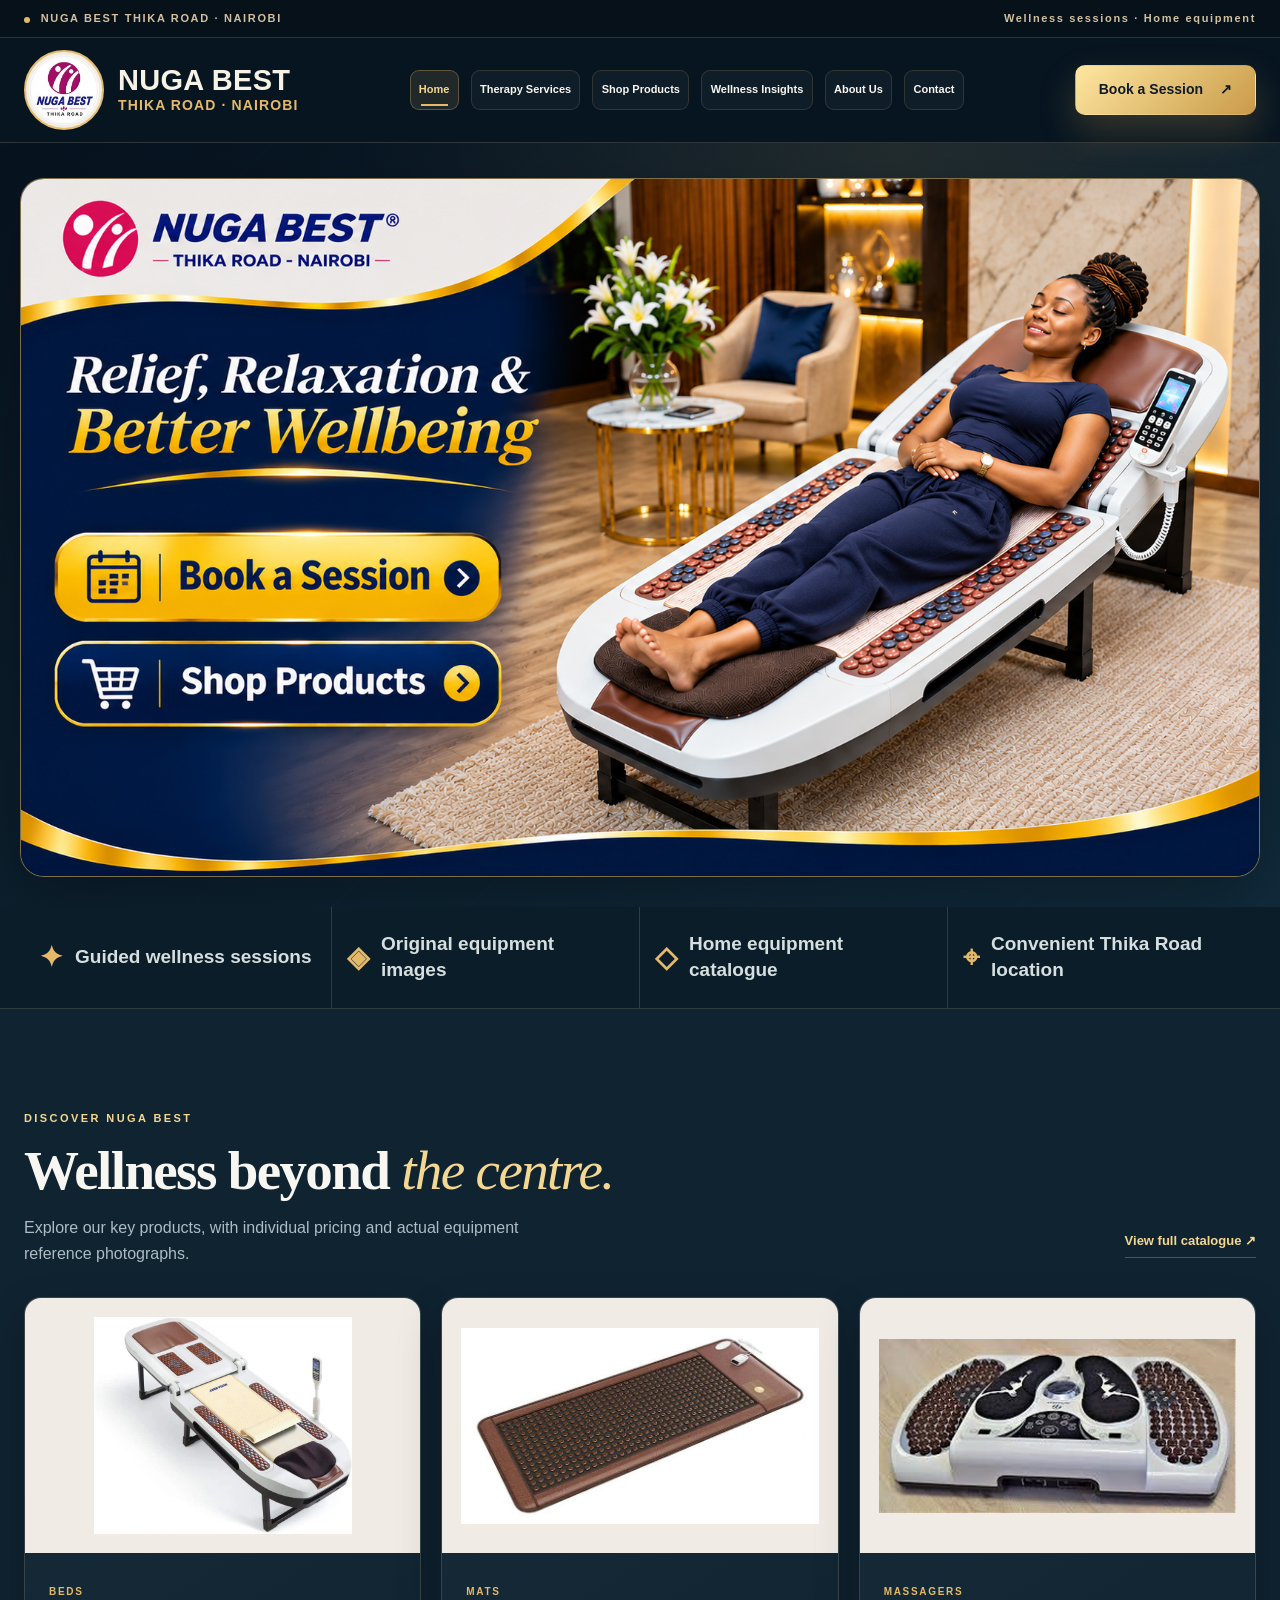
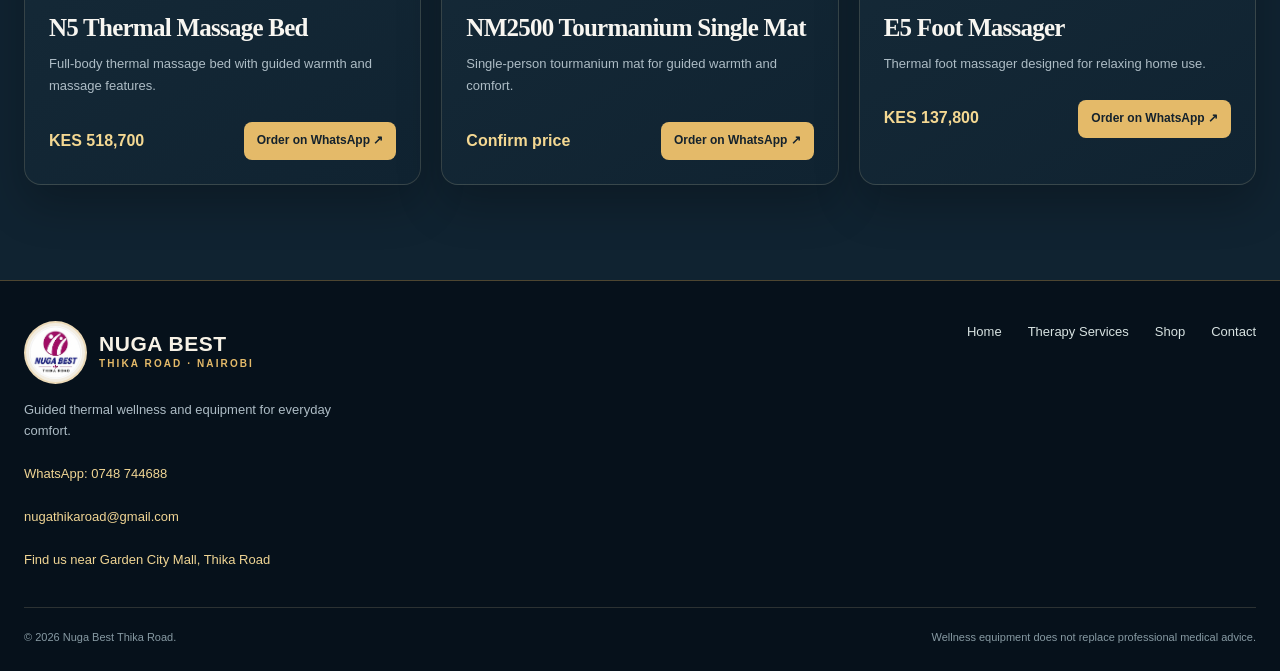
==== commit 83ffe39d: "Add files via upload" ====
--- a/index.html
+++ b/index.html
@@ -1,95 +1,36 @@
-<!doctype html>
 <!DOCTYPE html>
 
-<html lang="en">
-<head>
-<meta charset="utf-8"/>
-<meta content="width=device-width,initial-scale=1" name="viewport"/>
-<meta content="#07121d" name="theme-color"/>
-<meta content="Orelqumi Technologies helps businesses, individuals and organisations find website development services. Explore websites, estimate costs and request a quote in Kenya and beyond." name="description"/>
-<title>Professional Website Design &amp; Development | Orelqumi Technologies</title>
-<link href="assets/logo.svg" rel="icon" type="image/svg+xml"/>
-<link href="assets/style.css?v=20261111c" rel="stylesheet"/><link href="assets/navigation.css?v=20261111c" rel="stylesheet"/>
-<link href="https://orelqum.pages.dev/" rel="canonical"/>
-<meta content="index, follow, max-image-preview:large" name="robots"/>
-<meta content="website" property="og:type"/>
-<meta content="Orelqumi Technologies" property="og:site_name"/>
-<meta content="Professional Website Design &amp; Development | Orelqumi Technologies" property="og:title"/>
-<meta content="Find a website developer for business websites, e-commerce stores, portfolios and organisations. Browse pricing and request a quote with Orelqumi." property="og:description"/>
-<meta content="https://orelqum.pages.dev/" property="og:url"/>
-<meta content="summary" name="twitter:card"/>
-<meta content="qvxNVzkqh9zi-aQuuP842HApYJ5KowNuKGtQ1R-Ctvs" name="google-site-verification">
-<script type="application/ld+json">{"@context":"https://schema.org","@type":"Organization","name":"Orelqumi Technologies","url":"https://orelqum.pages.dev/","description":"Website design and development services for businesses, individuals, schools and organisations, alongside practical web development education.","subOrganization":[{"@type":"Organization","name":"Orelqumi Digital"},{"@type":"EducationalOrganization","name":"Orelqumi Academy"}]}</script>
-<script type="application/ld+json">{"@context":"https://schema.org","@type":"WebSite","name":"Orelqumi Technologies","url":"https://orelqum.pages.dev/","inLanguage":"en"}</script>
-<link href="assets/responsive-premium.css?v=20261113" rel="stylesheet"/>
-<link href="assets/editorial-photo-v3.css?v=20261113-speed2" rel="stylesheet"/>
-</meta><meta content="photo-v3-20261113" name="orelqumi-release"/>  <link rel="stylesheet" href="assets/motion-everywhere.css?v=20261113-balanced5">
-</head>
-<body class="editorial-home">
-<header class="nav-shell" id="site-header">
-<div class="wrap nav">
-<a aria-label="Orelqumi Technologies home" class="brand" href="index.html"><img alt="" height="42" src="assets/logo.svg" width="42"/><span>ORELQUMI<small>TECHNOLOGIES</small></span></a>
-<button aria-controls="primary-navigation" aria-expanded="false" aria-label="Open navigation" class="menu-btn" type="button"><span aria-hidden="true" class="menu-icon">☰</span><span class="menu-label">Menu</span></button>
-<nav aria-label="Main navigation" class="nav-links" id="primary-navigation">
-<a href="index.html">Home</a><a href="services.html">Services</a><a href="website-pricing.html">Pricing</a><a href="build-your-website.html">Build a Website</a><a href="academy.html">Academy</a><a href="contact.html">Contact</a><a class="nav-action" href="quote.html">Get a Quote <span aria-hidden="true">↗</span></a>
-</nav>
+<html lang="en"><head>
+<meta charset="utf-8"/><meta content="width=device-width,initial-scale=1" name="viewport"/>
+<title>Nuga Best Thika Road Nairobi | Thermal Wellness &amp; Equipment</title>
+<meta content="Discover Nuga Best Thika Road in Nairobi. Explore guided 45-minute thermal wellness sessions, N5 massage beds, therapy mats and home equipment." name="description"/>
+<meta content="index,follow" name="robots"/>
+<meta content="#091622" name="theme-color"/><link href="assets/favicon.png" rel="icon" type="image/png"/>
+<link href="styles.css" rel="stylesheet"/><script defer="" src="settings.js"></script><script defer="" src="script.js"></script>
+<meta content="website" property="og:type"/><meta content="Nuga Best Thika Road Nairobi | Thermal Wellness &amp; Equipment" property="og:title"/><meta content="Discover Nuga Best Thika Road in Nairobi. Explore guided 45-minute thermal wellness sessions, N5 massage beds, therapy mats and home equipment." property="og:description"/><meta content="summary_large_image" name="twitter:card"/><script type="application/ld+json">{"@context":"https://schema.org","@type":"LocalBusiness","name":"Nuga Best Thika Road","description":"Guided thermal wellness sessions and Nuga Best home equipment in Nairobi, Kenya.","address":{"@type":"PostalAddress","streetAddress":"Thika Road, opposite Garden City Mall, after Total Petrol Station","addressLocality":"Nairobi","addressCountry":"KE"},"areaServed":{"@type":"City","name":"Nairobi"},"telephone":"+254748744688","email":"nugathikaroad@gmail.com","hasMap":"https://www.google.com/maps/search/?api=1&query=Nuga+Best+Thika+Road+opposite+Garden+City+Mall+after+Total+Petrol+Station+Nairobi+Kenya","image":"assets/nuga-best-homepage-banner-hd.png","url":"https://nugabestnairobithikaroad-stack.github.io/nuga-best/index.html"}</script><link href="https://nugabestnairobithikaroad-stack.github.io/nuga-best/index.html" rel="canonical"/><meta content="https://nugabestnairobithikaroad-stack.github.io/nuga-best/index.html" property="og:url"/><meta content="https://nugabestnairobithikaroad-stack.github.io/nuga-best/assets/nuga-best-homepage-banner-hd.png" property="og:image"/><meta content="https://nugabestnairobithikaroad-stack.github.io/nuga-best/assets/nuga-best-homepage-banner-hd.png" name="twitter:image"/></head><body>
+<a class="skip" href="#main">Skip to content</a>
+<div class="topline"><div class="shell topline-inner"><span><span class="gold-dot"></span> NUGA BEST THIKA ROAD · NAIROBI</span><span>Wellness sessions · Home equipment</span></div></div>
+<header class="header"><div class="shell navrow">
+<a aria-label="Nuga Best Thika Road, home" class="brand" href="index.html"><img alt="Nuga Best Thika Road logo" height="56" src="assets/logo.webp" width="56"/><span><strong>NUGA BEST</strong><small>THIKA ROAD · NAIROBI</small></span></a>
+<button type="button" class="mobile-menu-toggle" id="mobileMenuToggle" aria-controls="siteNav" aria-expanded="false" aria-label="Open navigation menu"><span></span><span></span><span></span><span class="menu-label">Menu</span></button><nav aria-label="Main navigation" class="nav-links" id="siteNav"><a aria-current="page" class="active" href="index.html">Home</a><a href="therapy-services.html">Therapy Services</a><a href="shop-products.html">Shop Products</a><a href="wellness-insights.html">Wellness Insights</a><a href="about-us.html">About Us</a><a href="contact.html">Contact</a></nav>
+<a class="btn btn-gold nav-cta" href="contact.html">Book a Session <span aria-hidden="true">↗</span></a>
+</div></header>
+<main id="main">
+<section aria-labelledby="hero-heading" class="hero vip-hero" id="home">
+<div class="shell vip-shell">
+<h1 class="visually-hidden" id="hero-heading">Nuga Best Thika Road: Relief, relaxation and better wellbeing</h1>
+<div class="vip-artwork">
+<img alt="Nuga Best Thika Road wellness banner featuring a woman relaxing on a thermal massage bed, with Book a Session and Shop Products buttons" decoding="async" fetchpriority="high" height="941" src="assets/nuga-best-homepage-banner-hd.png" width="1672"/>
+<a class="hero-image-action hero-image-book" href="contact.html?intent=booking" aria-label="Book a Session"></a>
+<a class="hero-image-action hero-image-shop" href="shop-products.html" aria-label="Shop Products"></a>
 </div>
-</header>
-<main>
-<section aria-labelledby="hero-title" class="e-hero">
-<div class="wrap e-hero-grid">
-<div class="e-hero-copy">
-<div class="e-kicker"><span class="e-dot"></span> ORELQUMI DIGITAL · WEB DESIGN &amp; DEVELOPMENT</div>
-<h1 id="hero-title">Your next big idea deserves a <em>remarkable website.</em></h1>
-<p>Looking for a web developer? We create considered websites for businesses, professionals, online stores, schools and organisations. Tell us what you're building — we'll help you find the right solution.</p>
-<div class="e-hero-actions"><a class="e-button e-button-primary" href="quote.html">Start your project <span aria-hidden="true">↗</span></a><a class="e-button e-button-ghost" href="build-your-website.html">Estimate website cost <span aria-hidden="true">→</span></a></div>
-<div class="e-hero-foot"><span>✓ Clear starting prices</span><span>✓ Mobile-friendly design</span><span>✓ Personal project enquiries</span></div>
-</div>
-<div aria-label="Website design concept preview" class="e-hero-visual">
-<div class="e-photo-wrap"><img alt="Bright contemporary professional workspace" decoding="async" loading="eager" src="https://images.unsplash.com/photo-1497366754035-f200968a6e72?auto=format&amp;fit=crop&amp;w=1200&amp;q=85"/></div>
-<div aria-hidden="true" class="e-preview-frame"><div class="e-window-top"><span></span><span></span><span></span><small>VISUAL CONCEPT</small></div><div class="e-preview-inner"><div class="e-preview-copy"><small>PROJECT STYLE / 01</small><b>Good design.<br/>Better business.</b><i>Made to make a first impression.</i></div><div class="e-preview-art"><span></span></div></div></div>
-<div class="e-hero-stamp"><strong>DESIGN<br/>THAT WORKS.</strong><span>Explore your possibilities ↗</span></div>
+<div class="mobile-hero-actions" aria-label="Quick actions">
+<a class="btn btn-gold" href="contact.html?intent=booking">Book a Session ↗</a>
+<a class="btn btn-outline" href="shop-products.html">Shop Products ↗</a>
 </div>
 </div>
-<div class="wrap e-hero-bottom"><span>WEB DESIGN</span><span>E-COMMERCE</span><span>BUSINESS WEBSITES</span><span>PORTFOLIOS</span><span>ACADEMY</span></div>
 </section>
-<section aria-labelledby="services-title" class="e-section e-services" id="services"><div class="wrap">
-<div class="e-section-heading"><div><span class="e-eyebrow">01 / WHAT WE CREATE</span><h2 id="services-title">Built around what <em>you need.</em></h2></div><p>A focused set of website solutions — each with its own purpose, scope and starting point.</p></div>
-<div class="e-service-grid">
-<a class="e-service-card" href="quote.html"><span class="e-service-photo"><img alt="Business professionals collaborating at a worktable" decoding="async" loading="lazy" referrerpolicy="no-referrer" src="https://images.unsplash.com/photo-1521737711867-e3b97375f902?auto=format&amp;fit=crop&amp;w=960&amp;q=82"/></span><span class="e-service-index">01 / DIGITAL PRESENCE</span><span class="e-service-symbol">↗</span><h3>Business websites</h3><p>Professional sites for companies, entrepreneurs, consultants and service providers.</p><span class="e-service-link">Explore your options <b>→</b></span></a>
-<a class="e-service-card" href="website-pricing.html"><span class="e-service-photo"><img alt="Elegant contemporary retail clothing boutique" decoding="async" loading="lazy" referrerpolicy="no-referrer" src="https://images.unsplash.com/photo-1441986300917-64674bd600d8?auto=format&amp;fit=crop&amp;w=960&amp;q=82"/></span><span class="e-service-index">02 / SELL ONLINE</span><span class="e-service-symbol">◈</span><h3>Online stores</h3><p>Product-led shopping experiences for businesses ready to sell through the web.</p><span class="e-service-link">View pricing <b>→</b></span></a>
-<a class="e-service-card" href="quote.html"><span class="e-service-photo"><img alt="Beautiful creative workspace for an independent professional" decoding="async" loading="lazy" referrerpolicy="no-referrer" src="https://images.unsplash.com/photo-1497366811353-6870744d04b2?auto=format&amp;fit=crop&amp;w=960&amp;q=82"/></span><span class="e-service-index">03 / SHOW YOUR WORK</span><span class="e-service-symbol">✳</span><h3>Personal portfolios</h3><p>A polished online identity for creatives, professionals and independent talent.</p><span class="e-service-link">Start a portfolio <b>→</b></span></a>
-<a class="e-service-card" href="school-packages.html"><span class="e-service-photo"><img alt="Classic university campus building" decoding="async" loading="lazy" referrerpolicy="no-referrer" src="https://images.unsplash.com/photo-1541339907198-e08756dedf3f?auto=format&amp;fit=crop&amp;w=960&amp;q=82"/></span><span class="e-service-index">04 / INSTITUTIONS</span><span class="e-service-symbol">⌂</span><h3>Schools &amp; organisations</h3><p>Clear, accessible websites for education, non-profits and growing institutions.</p><span class="e-service-link">See school packages <b>→</b></span></a>
-</div>
-<div class="e-section-end"><a class="e-inline-link" href="services.html">Discover all our services <span aria-hidden="true">↗</span></a></div>
-</div></section>
-<section aria-labelledby="examples-title" class="e-section e-gallery"><div class="wrap">
-<div class="e-section-heading"><div><span class="e-eyebrow">02 / DESIGN DIRECTIONS</span><h2 id="examples-title">A look at what is <em>possible.</em></h2></div><p>Explore example website styles before choosing the direction that fits your brand. These are design concepts, not claims of completed client projects.</p></div>
-<div class="e-gallery-grid">
-<article class="e-showcase e-showcase-large"><div class="e-showcase-visual e-visual-one"><div class="e-mock-browser"><div class="e-mock-bar"><span>● ● ●</span><small>DESIGN CONCEPT</small></div><div class="e-mock-editorial"><small>THE MODERN BRAND</small><h3>Make every<br/>impression count.</h3><i>Thoughtful spaces for ambitious brands.</i><div class="e-mock-line"></div></div></div></div><div class="e-showcase-caption"><div><span>BUSINESS / CORPORATE</span><h3>Confident first impressions</h3></div><a href="quote.html">Discuss this style ↗</a></div></article>
-<article class="e-showcase"><div class="e-showcase-visual e-visual-two"><div class="e-mock-browser"><div class="e-mock-bar"><span>● ● ●</span><small>DESIGN CONCEPT</small></div><div class="e-shop-mock"><small>THE COLLECTION</small><h3>Everyday<br/>essentials.</h3><div class="e-shop-products"><span></span><span></span><span></span></div></div></div></div><div class="e-showcase-caption"><div><span>RETAIL / E-COMMERCE</span><h3>Sell with confidence</h3></div><a href="quote.html">Discuss this style ↗</a></div></article>
-<article class="e-showcase"><div class="e-showcase-visual e-visual-three"><div class="e-mock-browser"><div class="e-mock-bar"><span>● ● ●</span><small>DESIGN CONCEPT</small></div><div class="e-portfolio-mock"><small>SELECTED WORK / 2026</small><h3>Craft meets<br/>clarity.</h3><span>Creative portfolio concept</span></div></div></div><div class="e-showcase-caption"><div><span>PERSONAL / CREATIVE</span><h3>Your work, beautifully presented</h3></div><a href="quote.html">Discuss this style ↗</a></div></article>
-</div>
-<a class="e-inline-link" href="portfolio.html">See our portfolio page <span aria-hidden="true">↗</span></a>
-</div></section>
-<section aria-labelledby="pricing-title" class="e-section e-pricing"><div class="wrap">
-<div class="e-section-heading"><div><span class="e-eyebrow">03 / CLEAR STARTING POINTS</span><h2 id="pricing-title">Invest in the right <em>online presence.</em></h2></div><p>Transparent indicative development fees. Your final quote depends on project requirements, features and integrations.</p></div>
-<div class="e-price-grid">
-<article class="e-price-card"><span class="e-price-type">PERSONAL</span><h3>Portfolio site</h3><p>Show your experience, services or creative work online.</p><div class="e-price">KSh 8,000 <small>from</small></div><a class="e-inline-link" href="quote.html">Request a quote →</a></article>
-<article class="e-price-card e-price-featured"><span class="e-price-type">BUSINESS</span><h3>Business site</h3><p>Give your business a stronger, more professional online home.</p><div class="e-price">KSh 13,000 <small>from</small></div><a class="e-inline-link" href="quote.html">Request a quote →</a></article>
-<article class="e-price-card"><span class="e-price-type">COMMERCE</span><h3>Online store</h3><p>Build a product showcase and a shopping experience.</p><div class="e-price">KSh 30,000 <small>from</small></div><a class="e-inline-link" href="quote.html">Request a quote →</a></article>
-</div>
-<div class="e-price-foot"><p>Not sure which package fits? Build an indicative estimate with your own pages and features.</p><a class="e-button e-button-dark" href="build-your-website.html">Build your website estimate <span aria-hidden="true">↗</span></a></div>
-</div></section>
-<section aria-labelledby="process-title" class="e-section e-process"><div class="wrap">
-<div class="e-section-heading"><div><span class="e-eyebrow">04 / OUR PROCESS</span><h2 id="process-title">From first conversation <em>to launch.</em></h2></div><p>Simple steps, clear expectations and a website built around the people who will use it.</p></div>
-<div class="e-process-grid"><article><b>01</b><h3>Discover</h3><p>Tell us your business goals, audience and website idea.</p></article><article><b>02</b><h3>Plan</h3><p>We agree the pages, features, scope and quotation.</p></article><article><b>03</b><h3>Build</h3><p>Your website takes shape and is reviewed before launch.</p></article><article><b>04</b><h3>Launch &amp; support</h3><p>We publish the approved site and discuss ongoing care.</p></article></div>
-</div></section>
-<section aria-labelledby="about-title" class="e-section e-about"><div class="wrap e-about-grid"><div><span class="e-eyebrow">MORE THAN A WEBSITE</span><h2 id="about-title">Digital support that <em>moves with you.</em></h2><p>Orelqumi Digital helps you build your presence. Orelqumi Academy supports people who want to learn how the web works. Together, they make technology more approachable.</p><div class="e-about-actions"><a class="e-inline-link" href="digital.html">Explore Orelqumi Digital ↗</a><a class="e-inline-link" href="academy.html">Explore Orelqumi Academy ↗</a></div></div><div class="e-about-photo"><img alt="Professionals discussing a digital project" decoding="async" loading="lazy" src="https://images.unsplash.com/photo-1516321318423-f06f85e504b3?auto=format&amp;fit=crop&amp;w=900&amp;q=80"/><span>BUILD BEYOND BOUNDARIES</span></div></div></section>
-<section aria-labelledby="faq-title" class="e-section e-faq"><div class="wrap e-faq-grid"><div><span class="e-eyebrow">COMMON QUESTIONS</span><h2 id="faq-title">A few things worth <em>knowing.</em></h2><p>If you have a different question, our contact page is the best place to start.</p><a class="e-inline-link" href="contact.html">Ask us a question ↗</a></div><div class="e-faq-list"><details><summary>How much does a website cost?</summary><p>Prices depend on the type of website and features. Portfolio websites start at KSh 8,000, business websites at KSh 13,000 and online stores at KSh 30,000. A final quote follows project scoping.</p></details><details><summary>Can I request a custom website?</summary><p>Yes. Tell us what you need through the quotation form, and we can review the requirements for a tailored proposal.</p></details><details><summary>Can I estimate my budget first?</summary><p>Yes. Our Build Your Website calculator lets you choose pages and features to see an indicative starting estimate.</p></details><details><summary>Do you offer website maintenance?</summary><p>Optional monthly website care is available. Maintenance pricing and inclusions are confirmed separately from development.</p></details></div></div></section>
-<section class="e-final"><div class="wrap e-final-inner"><span class="e-eyebrow">YOUR NEXT MOVE STARTS HERE</span><h2>Let's build something <em>worth visiting.</em></h2><p>Share what you have in mind. We'll help you take the next step towards a website that feels right for your brand.</p><div class="e-hero-actions"><a class="e-button e-button-primary" href="quote.html">Request your website quote ↗</a><a class="e-button e-button-outline-light" href="contact.html">Talk to Orelqumi →</a></div></div></section>
-</main>
-<footer class="e-footer"><div class="wrap"><div class="e-footer-top"><div><a class="e-footer-brand" href="index.html"><img alt="" height="40" src="assets/logo.svg" width="40"/>ORELQUMI <small>TECHNOLOGIES</small></a><p>Build Beyond Boundaries. Website development services and practical digital learning.</p></div><div><h4>Explore</h4><a href="services.html">Services</a><a href="website-pricing.html">Website pricing</a><a href="build-your-website.html">Price calculator</a><a href="school-packages.html">School websites</a></div><div><h4>Orelqumi</h4><a href="about.html">About us</a><a href="academy.html">Academy</a><a href="dashboard-login.html">Client portal</a><a href="privacy.html">Privacy</a></div><div><h4>Let's connect</h4><a href="quote.html">Request a quote</a><a href="contact.html">Contact us</a><a href="enrol.html">Academy enrolment</a></div></div><div class="e-footer-bottom"><span>© 2026 Orelqumi Technologies</span><span>Website concepts are illustrative. All project prices are indicative.</span></div></div></footer>
-<script src="assets/config.js"></script><script src="assets/script.js"></script>
-  <script defer src="assets/motion-everywhere.js?v=20261113-balanced5"></script>
-</body></html>
+<section aria-label="What we offer" class="trustbar"><div class="shell trust-grid"><div><span class="trust-icon">✦</span><span>Guided wellness sessions</span></div><div><span class="trust-icon">◈</span><span>Original equipment images</span></div><div><span class="trust-icon">◇</span><span>Home equipment catalogue</span></div><div><span class="trust-icon">⌖</span><span>Convenient Thika Road location</span></div></div></section>
+<section class="section section-products" id="featured"><div class="shell"><div class="section-heading reveal"><div><span class="eyebrow">DISCOVER NUGA BEST</span><h2>Wellness beyond <em>the centre.</em></h2><p>Explore our key products, with individual pricing and actual equipment reference photographs.</p></div><a class="text-link" href="shop-products.html">View full catalogue <span>↗</span></a></div><div class="featured-grid" id="featuredProducts"><article class="featured-card reveal is-visible"><div class="featured-photo"><img alt="N5 Thermal Massage Bed" decoding="async" height="450" loading="lazy" src="assets/n5.webp" width="600"/></div><div class="featured-body"><span class="card-cat">Beds</span><h3>N5 Thermal Massage Bed</h3><p>Full-body thermal massage bed with guided warmth and massage features.</p><div class="price-row"><span class="price">KES 518,700</span><a class="enquire-link order-product" data-product="N5 Thermal Massage Bed" href="contact.html?product=N5%20Thermal%20Massage%20Bed" title="Request this product on WhatsApp; price and availability to be confirmed">Order on WhatsApp ↗</a></div></div></article><article class="featured-card reveal is-visible"><div class="featured-photo"><img alt="NM2500 Tourmanium Single Mat" decoding="async" height="450" loading="lazy" src="assets/nm2500.webp" width="600"/></div><div class="featured-body"><span class="card-cat">Mats</span><h3>NM2500 Tourmanium Single Mat</h3><p>Single-person tourmanium mat for guided warmth and comfort.</p><div class="price-row"><span class="price">Confirm price</span><a class="enquire-link order-product" data-product="NM2500 Tourmanium Single Mat" href="contact.html?product=NM2500%20Tourmanium%20Single%20Mat" title="Request this product on WhatsApp; price and availability to be confirmed">Order on WhatsApp ↗</a></div></div></article><article class="featured-card reveal is-visible"><div class="featured-photo"><img alt="E5 Foot Massager" decoding="async" height="450" loading="lazy" src="assets/e5.webp" width="600"/></div><div class="featured-body"><span class="card-cat">Massagers</span><h3>E5 Foot Massager</h3><p>Thermal foot massager designed for relaxing home use.</p><div class="price-row"><span class="price">KES 137,800</span><a class="enquire-link order-product" data-product="E5 Foot Massager" href="contact.html?product=E5%20Foot%20Massager" title="Request this product on WhatsApp; price and availability to be confirmed">Order on WhatsApp ↗</a></div></div></article></div></div></section>
+</main><footer class="footer"><div class="shell footer-layout"><div><a class="brand" href="index.html"><img alt="Nuga Best Thika Road logo" height="48" src="assets/logo.webp" width="48"/><span><strong>NUGA BEST</strong><small>THIKA ROAD · NAIROBI</small></span></a><p>Guided thermal wellness and equipment for everyday comfort.</p><div class="footer-contact"><a href="https://wa.me/254748744688" rel="noopener noreferrer" target="_blank">WhatsApp: 0748 744688</a><a href="mailto:nugathikaroad@gmail.com">nugathikaroad@gmail.com</a><a href="https://www.google.com/maps/search/?api=1&amp;query=Nuga+Best+Thika+Road+opposite+Garden+City+Mall+after+Total+Petrol+Station+Nairobi+Kenya" rel="noopener noreferrer" target="_blank">Find us near Garden City Mall, Thika Road</a></div></div><nav aria-label="Footer navigation"><a href="index.html">Home</a><a href="therapy-services.html">Therapy Services</a><a href="shop-products.html">Shop</a><a href="contact.html">Contact</a></nav></div><div class="shell footer-bottom"><span>© <span id="year"></span> Nuga Best Thika Road.</span><span>Wellness equipment does not replace professional medical advice.</span></div></footer>
+</body></html>
--- a/styles.css
+++ b/styles.css
@@ -0,0 +1,466 @@
+
+:root{--navy:#091724;--navy-2:#0e2231;--navy-3:#152b3a;--card:#132737;--gold:#e4ba69;--gold-bright:#f4d892;--gold-border:rgba(226,181,98,.32);--pink:#bd185f;--cream:#f2ede2;--text:#f8f6f1;--muted:#adbcc5;--line:rgba(242,221,176,.16);--shadow:0 20px 45px rgba(0,0,0,.24)}
+*{box-sizing:border-box}html{scroll-behavior:smooth;scroll-padding-top:95px}body{margin:0;background:var(--navy);color:var(--text);font-family:Inter,'Segoe UI',Arial,sans-serif;line-height:1.65;-webkit-font-smoothing:antialiased}img{max-width:100%;display:block}button,input,textarea,select{font:inherit}button{cursor:pointer}a{color:inherit;text-decoration:none}a,button{touch-action:manipulation}h1,h2,h3,p{margin-top:0}.shell{width:min(1260px,calc(100% - 48px));margin:0 auto}.skip{position:absolute;left:10px;top:-100px;background:var(--gold);color:#101923;padding:10px 20px;z-index:99}.skip:focus{top:10px}.topline{border-bottom:1px solid var(--line);background:#06111a}.topline-inner{min-height:37px;display:flex;justify-content:space-between;align-items:center;gap:10px;color:#d3c0a0;font-size:11px;letter-spacing:.15em;font-weight:700}.gold-dot{display:inline-block;width:6px;height:6px;background:var(--gold);border-radius:50%;margin-right:6px;vertical-align:middle}.header{position:sticky;top:0;z-index:50;background:rgba(8,22,34,.96);backdrop-filter:blur(15px);border-bottom:1px solid var(--line)}.navrow{min-height:83px;display:flex;align-items:center;justify-content:space-between;gap:25px}.brand{display:flex;gap:12px;align-items:center;flex-shrink:0}.brand img{width:54px;height:54px;object-fit:contain;background:var(--cream);border:2px solid var(--gold-border);border-radius:50%;padding:3px}.brand strong{font-size:19px;letter-spacing:.025em;color:#f7f2e6;display:block;line-height:1.15}.brand small{display:block;letter-spacing:.21em;color:var(--gold);font-size:10px;font-weight:800}.nav-links{display:flex;align-items:center;gap:24px}.nav-links a{font-size:13px;font-weight:650;position:relative;white-space:nowrap;transition:color .25s}.nav-links a:hover,.nav-links a.active{color:var(--gold-bright)}.nav-links a:after{content:'';position:absolute;left:0;right:0;bottom:-7px;height:2px;background:var(--gold);transform:scaleX(0);transform-origin:left;transition:transform .3s}.nav-links a.active:after,.nav-links a:hover:after{transform:scaleX(1)}.nav-toggle{display:none;width:43px;height:43px;background:transparent;border:1px solid var(--line);border-radius:10px;padding:11px;flex-direction:column;justify-content:space-between}.nav-toggle span{width:100%;height:2px;background:var(--gold)}
+.btn{display:inline-flex;align-items:center;justify-content:center;gap:17px;padding:12px 23px;min-height:50px;border-radius:10px;font-weight:750;font-size:14px;border:1px solid transparent;transition:transform .25s ease,background-color .25s ease,border-color .25s ease,box-shadow .25s ease}.btn:hover{transform:translateY(-3px)}.btn-gold{background:linear-gradient(135deg,#fee6a0,#c99b49);color:#101b25;box-shadow:0 12px 30px rgba(211,163,80,.14)}.btn-gold:hover{background:linear-gradient(135deg,#ffefba,#d3a655);box-shadow:0 15px 30px rgba(211,163,80,.25)}.btn-outline{color:var(--gold-bright);border-color:rgba(234,195,123,.6);background:rgba(12,31,42,.45)}.btn-outline:hover{border-color:var(--gold);background:#1b3443}.nav-cta{white-space:nowrap}.eyebrow{display:inline-flex;align-items:center;gap:12px;color:var(--gold-bright);font-size:11px;font-weight:800;letter-spacing:.22em;line-height:1.4}.gold-rule{width:27px;height:1px;background:var(--gold)}h1,h2,h3{font-family:Georgia,'Times New Roman',serif;letter-spacing:-.03em}em{font-weight:normal;color:var(--gold-bright)}
+.hero{position:relative;padding:78px 0 84px;overflow:hidden;background:radial-gradient(ellipse at 81% 43%,rgba(214,166,84,.21),transparent 27%),radial-gradient(ellipse at 4% 8%,rgba(121,40,77,.19),transparent 32%),linear-gradient(130deg,#091724 0%,#0e2433 56%,#0a1824 100%)}.hero::before{content:'';position:absolute;top:0;bottom:0;left:0;right:0;opacity:.25;background:repeating-linear-gradient(135deg,transparent 0,transparent 95px,rgba(241,212,160,.035) 96px,transparent 97px);pointer-events:none}.hero-layout{display:grid;grid-template-columns:1.06fr .94fr;align-items:center;gap:50px;position:relative}.hero-text{position:relative;z-index:2}.hero h1{font-size:clamp(3.5rem,5.8vw,6.4rem);line-height:1.045;margin:22px 0 22px;max-width:720px}.hero-lead{max-width:580px;color:#cad4d5;font-size:17px;line-height:1.8}.hero-actions{display:flex;flex-wrap:wrap;gap:15px;margin-top:30px}.hero-statline{margin-top:53px;padding-top:25px;border-top:1px solid var(--line);display:flex;gap:30px;flex-wrap:wrap}.hero-statline span{display:flex;flex-direction:column;gap:4px}.hero-statline b{font:26px Georgia,serif;color:var(--gold-bright)}.hero-statline small{color:var(--muted);font-size:11px;letter-spacing:.05em}.hero-showcase{min-width:0;position:relative;padding:26px 20px 50px}.showcase-halo{position:absolute;inset:20px 8% 8% 6%;border-radius:48%;background:radial-gradient(circle,rgba(238,195,119,.18),transparent 72%);filter:blur(22px)}.hero-photo-frame{position:relative;z-index:1;min-height:410px;background:linear-gradient(145deg,#efe8db,#d5c5b0);border-radius:180px 180px 28px 28px;overflow:hidden;display:flex;align-items:center;justify-content:center;box-shadow:0 30px 70px rgba(0,0,0,.35);border:1px solid rgba(250,213,151,.6)}.hero-photo-frame:before{content:'';position:absolute;inset:12px;border:1px solid rgba(129,96,53,.25);border-radius:inherit;pointer-events:none}.hero-photo-frame img{width:100%;height:100%;max-height:465px;object-fit:contain;padding:18px;filter:contrast(1.04)}.hero-photo-label{position:absolute;right:0;bottom:0;z-index:2;background:#0c1f2c;border:1px solid var(--gold-border);box-shadow:0 16px 35px rgba(0,0,0,.33);padding:14px 23px;border-radius:12px;display:flex;flex-direction:column;gap:3px;max-width:90%}.hero-photo-label .eyebrow{font-size:9px}.hero-photo-label strong{font-size:17px}.hero-photo-label small{font-size:11px;color:var(--muted)}.floating-star{position:absolute;top:4%;right:5%;color:var(--gold);font-size:70px;z-index:1}.hero-bottom-line{position:absolute;bottom:0;left:0;right:0;height:3px;background:linear-gradient(90deg,transparent,var(--gold),transparent)}.trustbar{border-bottom:1px solid var(--line);background:#0c1d2a}.trust-grid{display:grid;grid-template-columns:repeat(4,1fr)}.trust-grid>div{padding:22px 15px;display:flex;gap:10px;align-items:center;justify-content:center;border-right:1px solid var(--line);font-size:12px;font-weight:700;color:#d6dfdf}.trust-grid>div:last-child{border-right:none}.trust-icon{font-size:21px;color:var(--gold)}
+.section{padding:95px 0}.section-heading{display:flex;justify-content:space-between;gap:30px;align-items:end;margin-bottom:30px}.section-heading h2{font-size:clamp(2.4rem,4.3vw,4.6rem);line-height:1.13;margin:10px 0 12px}.section-heading p{color:var(--muted);margin:0;max-width:560px}.text-link{white-space:nowrap;color:var(--gold-bright);font-size:13px;font-weight:800;margin-bottom:9px;border-bottom:1px solid var(--gold-border);padding-bottom:6px}.text-link:hover{color:#fff}.section-products{background:#102331}.featured-grid{display:grid;grid-template-columns:repeat(3,minmax(0,1fr));gap:20px}.featured-card,.product-card{border:1px solid var(--line);background:linear-gradient(150deg,#172c3a,#102331);border-radius:17px;overflow:hidden;box-shadow:var(--shadow);transition:transform .35s,box-shadow .35s,border-color .35s}.featured-card:hover,.product-card:hover{transform:translateY(-7px);border-color:var(--gold-border);box-shadow:0 26px 48px rgba(0,0,0,.32)}.featured-photo,.product-photo{background:linear-gradient(135deg,#faf9f7,#ede6db);height:255px;display:flex;align-items:center;justify-content:center;overflow:hidden}.featured-photo img,.product-photo img{height:100%;width:100%;padding:19px;object-fit:contain;transition:transform .4s}.featured-card:hover .featured-photo img,.product-card:hover .product-photo img{transform:scale(1.035)}.featured-body,.product-copy{padding:24px}.card-cat{color:var(--gold);letter-spacing:.17em;font-weight:850;font-size:10px;text-transform:uppercase}.featured-body h3{font-size:25px;line-height:1.2;margin:9px 0 10px}.featured-body p,.product-copy p{color:var(--muted);font-size:13px;line-height:1.7}.price-row{display:flex;align-items:center;justify-content:space-between;gap:10px;flex-wrap:wrap;margin-top:25px}.price{color:var(--gold-bright);font-size:16px;font-weight:850}.enquire-link{background:var(--gold);color:#14222d;border-radius:8px;padding:9px 13px;font-size:12px;font-weight:800;transition:background .2s}.enquire-link:hover{background:var(--gold-bright)}
+.section-experience{background:#091724}.experience-layout{display:grid;grid-template-columns:1fr 1fr;gap:9%;align-items:center}.experience-visual{position:relative;padding:25px 24px 20px}.experience-visual:before{content:'';position:absolute;left:0;bottom:0;top:0;width:70%;border:1px solid var(--gold-border);border-radius:160px 160px 20px 20px}.experience-frame{position:relative;background:#ebe2d6;border-radius:170px 170px 16px 16px;overflow:hidden;padding:35px 15px;box-shadow:var(--shadow)}.experience-frame img{width:100%;object-fit:contain}.experience-caption{position:absolute;right:0;bottom:1%;background:#152c3a;border:1px solid var(--gold-border);padding:16px 20px;border-radius:10px;display:flex;align-items:center;gap:12px;box-shadow:var(--shadow)}.experience-caption small{display:block;color:var(--muted);font-size:11px}.tiny-gold{font-size:34px;color:var(--gold)}.experience-copy h2{font-size:clamp(2.7rem,4.4vw,4.8rem);line-height:1.1;margin:15px 0}.experience-copy p{color:var(--muted);max-width:520px}.feature-list{margin:25px 0 30px;border-top:1px solid var(--line)}.feature-list>div{padding:14px 0;border-bottom:1px solid var(--line);display:grid;grid-template-columns:32px 1fr;column-gap:12px}.feature-list span{color:var(--gold);grid-row:span 2;font-weight:800;font-size:12px}.feature-list b{font-weight:700}.feature-list small{color:var(--muted)}
+.section-collection{background:linear-gradient(180deg,#122b38,#0c1d2b)}.equipment-strip{display:grid;grid-template-columns:repeat(4,1fr);gap:18px}.mini-product{border:1px solid var(--line);padding:13px;border-radius:15px;background:#0b1d29;text-align:center}.mini-product img{width:100%;height:180px;object-fit:contain;background:#f3eee7;border-radius:9px;padding:14px}.mini-product strong{font-size:14px;display:block;margin-top:13px}.section-shop{background:#0b1b28}.catalogue-bar{display:flex;justify-content:space-between;gap:25px;align-items:center;flex-wrap:wrap}.filters{display:flex;flex-wrap:wrap;gap:9px}.filter{padding:9px 17px;border:1px solid var(--gold-border);color:#e2d4bd;background:#142b39;border-radius:30px;font-size:13px;font-weight:700;transition:background .2s,color .2s}.filter:hover,.filter.active{background:var(--gold);color:#142332}.searchbox{width:280px;max-width:100%;height:46px;border-radius:30px;border:1px solid var(--gold-border);display:flex;align-items:center;gap:8px;padding:0 17px;color:var(--gold)}.searchbox input{width:100%;min-width:0;background:transparent;color:#fff;border:0;outline:0;font-size:14px}.searchbox input::placeholder{color:#91a4ae}.results-count{font-size:12px;color:var(--muted);margin:20px 0}.product-grid{display:grid;grid-template-columns:repeat(3,minmax(0,1fr));gap:20px}.product-photo{height:275px}.product-copy{display:flex;flex-direction:column;gap:9px;min-height:204px}.product-copy h3{font-size:24px;line-height:1.17;margin:0}.product-copy p{margin:0}.product-meta{display:flex;align-items:center;justify-content:space-between;gap:14px;flex-wrap:wrap;margin-top:auto;padding-top:10px}.empty-results{color:var(--gold-bright)}.pricing-note{border:1px solid var(--gold-border);border-left:3px solid var(--gold);background:#142838;margin-top:30px;padding:19px 24px;border-radius:12px;font-size:12px}.pricing-note b{color:var(--gold)}.pricing-note p{color:var(--muted);margin:6px 0 0}
+.section-insights{background:#142b38}.insights-grid{display:grid;grid-template-columns:repeat(3,1fr);gap:22px}.insight-card{border-radius:18px;overflow:hidden;border:1px solid var(--line);background:#102230}.poster{height:330px;background:#e9e3df;display:flex;align-items:center;justify-content:center;padding:8px}.poster img{width:100%;height:100%;object-fit:contain;object-position:center;display:block;transition:none!important}.insight-copy{padding:24px}.insight-copy h3{font-size:25px;margin:10px 0}.insight-copy p{color:var(--muted);font-size:13px}.section-about{background:#0b1b27}.about-grid{display:grid;grid-template-columns:1fr 1fr;gap:70px;align-items:center}.about-copy h2{font-size:clamp(2.5rem,4vw,4.4rem);line-height:1.1;margin:12px 0}.about-copy p{color:var(--muted)}.about-panel{padding:35px;background:linear-gradient(140deg,#173646,#0a1925);border:1px solid var(--gold-border);border-radius:20px}.gold-border{border:1px solid var(--gold-border);border-radius:15px;min-height:330px;display:flex;align-items:center;justify-content:center;flex-direction:column;text-align:center;gap:17px;padding:30px}.gold-border img{height:92px;width:92px;object-fit:contain;border-radius:50%}.gold-border strong{font:27px Georgia,serif;color:var(--gold-bright)}.gold-border span:last-child{font-size:13px;color:var(--muted)}
+.section-contact{background:linear-gradient(125deg,#0d2230,#102c39)}.contact-grid{display:grid;grid-template-columns:1fr 1fr;gap:65px}.contact-details{display:flex;flex-direction:column;align-items:start;gap:22px}.contact-point{display:flex;gap:18px;align-items:flex-start}.contact-point>span{border:1px solid var(--gold-border);background:rgba(224,184,110,.07);color:var(--gold);width:47px;height:47px;flex-shrink:0;border-radius:50%;display:grid;place-items:center;font-size:24px}.contact-point b{color:var(--gold-bright)}.contact-point p{color:var(--muted);font-size:14px}.form-card{padding:33px;background:#132b3a;border:1px solid var(--gold-border);border-radius:20px;box-shadow:var(--shadow)}.form-card form{display:grid;gap:15px}.form-card label,.message-output label{display:grid;gap:6px;color:#eee5d6;font-size:13px;font-weight:650}.form-card input,.form-card select,.form-card textarea,.message-output textarea{width:100%;padding:12px 14px;border-radius:8px;background:#0c1c28;color:#fff;border:1px solid #36505c;outline:none}.form-card input:focus,.form-card select:focus,.form-card textarea:focus{border-color:var(--gold)}.form-card input::placeholder,.form-card textarea::placeholder{color:#8396a0}.btn-full{width:100%}.message-output{border-top:1px solid var(--line);margin-top:20px;padding-top:20px}.message-output .btn{margin-top:12px}.form-hint{color:var(--muted);font-size:12px}.footer{padding:40px 0 25px;background:#06111b;border-top:1px solid var(--gold-border)}.footer-layout{display:flex;justify-content:space-between;align-items:start;gap:40px}.footer-layout p{color:var(--muted);font-size:13px;max-width:350px;margin:15px 0}.footer nav{display:flex;gap:26px;flex-wrap:wrap;font-size:13px;color:#d7e2e1}.footer nav a:hover{color:var(--gold)}.footer-bottom{border-top:1px solid var(--line);margin-top:30px;padding-top:20px;display:flex;justify-content:space-between;gap:15px;color:#879aa3;font-size:11px}.reveal{opacity:1;transform:none}.js-motion .reveal{opacity:0;transform:translateY(24px);transition:opacity .75s ease,transform .75s ease}.js-motion .reveal.is-visible{opacity:1;transform:none}.btn:focus-visible,.filter:focus-visible,a:focus-visible,button:focus-visible{outline:3px solid var(--gold-bright);outline-offset:3px}
+@media(max-width:1140px){.nav-links{gap:12px}.nav-links a{font-size:12px}.hero-layout{gap:20px}.hero h1{font-size:clamp(3.1rem,5vw,5.2rem)}}
+@media(max-width:980px){.nav-toggle{display:flex;order:3}.nav-cta{margin-left:auto}.nav-links{display:none;position:absolute;top:83px;left:0;right:0;background:#0b1d2a;padding:23px 24px;border-bottom:1px solid var(--gold-border);flex-direction:column;gap:20px;align-items:flex-start}.nav-links.open{display:flex}.hero-layout,.experience-layout,.about-grid,.contact-grid{grid-template-columns:1fr}.hero-text{max-width:750px}.hero-showcase{max-width:650px;width:100%;margin:auto}.featured-grid,.product-grid,.insights-grid{grid-template-columns:repeat(2,1fr)}.equipment-strip{grid-template-columns:repeat(2,1fr)}.experience-layout{gap:45px}}
+@media(max-width:650px){.shell{width:calc(100% - 32px)}.topline-inner{font-size:9px}.topline-inner span:last-child{display:none}.navrow{gap:10px;min-height:75px}.nav-links{top:75px}.brand img{width:42px;height:42px}.brand strong{font-size:15px}.brand small{font-size:8px}.nav-cta{display:none}.hero{padding:44px 0 53px}.hero h1{font-size:clamp(2.65rem,11vw,4.3rem)}.hero-lead{font-size:15px}.hero-statline{margin-top:35px;gap:20px}.hero-photo-frame{min-height:275px}.hero-photo-frame img{padding:12px}.hero-photo-label{right:0;bottom:0}.trust-grid{grid-template-columns:repeat(2,1fr)}.trust-grid>div{font-size:10px;padding:15px 10px}.trust-grid>div:nth-child(2){border-right:0}.section{padding:65px 0}.section-heading{display:block}.section-heading h2{font-size:clamp(2.3rem,8vw,3.3rem)}.section-heading .text-link{display:inline-block;margin-top:18px}.featured-grid,.product-grid,.insights-grid,.equipment-strip{grid-template-columns:1fr}.featured-photo,.product-photo{height:260px}.poster{height:auto;min-height:250px}.poster img{height:auto;max-height:440px}.contact-grid{gap:33px}.form-card{padding:20px}.footer-layout,.footer-bottom{display:block}.footer nav{margin-top:20px}.footer-bottom span{display:block;margin-top:5px}.catalogue-bar{display:block}.searchbox{margin-top:18px;width:100%}.filters{gap:8px}.filter{padding:8px 12px}.experience-visual{padding:15px}.experience-caption{right:0}.btn{font-size:13px}}
+@media(prefers-reduced-motion:reduce){*,*::before,*::after{animation:none!important;transition:none!important;scroll-behavior:auto!important}.js-motion .reveal{opacity:1!important;transform:none!important}}
+
+/* VIP hero: the user-selected navy/gold image replaces BOTH earlier conflicting hero visuals. */
+.visually-hidden{position:absolute!important;width:1px;height:1px;clip:rect(0,0,0,0);overflow:hidden;white-space:nowrap}
+.vip-hero{padding:35px 0 30px;background:radial-gradient(circle at 70% 0%,rgba(205,165,89,.12),transparent 46%),linear-gradient(150deg,#07131f,#112b3c)}
+.vip-shell{width:min(1510px,calc(100% - 40px))}
+.vip-artwork{position:relative;isolation:isolate;background:#061826;border-radius:24px;overflow:hidden;border:1px solid rgba(221,182,102,.55);box-shadow:0 24px 65px rgba(0,0,0,.28)}
+.vip-artwork>img{display:block;width:100%;height:auto;object-fit:contain;aspect-ratio:1672 / 941}
+
+
+
+
+
+/* Original images use contain; never crop logos, equipment or text. */
+.featured-photo img,.product-photo img,.mini-product img,.experience-frame img,.poster img{object-fit:contain!important}
+.featured-photo,.product-photo{background:#ece7df}
+.featured-photo img,.product-photo img{max-width:100%;max-height:100%}
+.poster{height:auto;min-height:310px;padding:12px}
+.poster img{width:100%;height:auto;max-height:470px;object-fit:contain!important}
+@media(max-width:740px){.vip-hero{padding:15px 0 20px}.vip-shell{width:calc(100% - 20px)}.vip-artwork{border-radius:12px}.poster img{max-height:none}}
+
+/* VIP horizontal navigation: each item in its own column, never wraps or drops down. */
+.header .navrow{display:flex;align-items:center;flex-wrap:nowrap;gap:clamp(10px,1.4vw,22px)}
+.header .brand{flex:0 0 auto;min-width:0}
+.header .nav-links{
+  display:grid!important;
+  grid-template-columns:repeat(6,max-content);
+  align-items:center;
+  justify-content:center;
+  gap:clamp(5px,.65vw,13px);
+  flex:1 1 auto;
+  min-width:0;
+  max-width:100%;
+  position:static!important;
+  padding:0!important;
+  margin:0;
+  background:transparent!important;
+  border:0!important;
+  border-radius:0!important;
+  overflow-x:auto;
+  overflow-y:hidden;
+  white-space:nowrap;
+  scrollbar-width:thin;
+  scrollbar-color:var(--gold-border) transparent;
+  overscroll-behavior-x:contain;
+}
+.header .nav-links a{
+  display:flex;align-items:center;justify-content:center;
+  white-space:nowrap;
+  padding:10px clamp(7px,.65vw,13px);
+  border:1px solid rgba(218,181,109,.17);
+  border-radius:9px;
+  font-size:clamp(11px,.82vw,13px);
+  line-height:1.2;
+  min-height:40px;
+  background:rgba(255,255,255,.035);
+  flex-shrink:0;
+}
+.header .nav-links a.active{background:rgba(219,176,101,.12);border-color:var(--gold-border)}
+.header .nav-links a:after{bottom:3px;left:10px;right:10px}
+.header .nav-toggle{display:none!important}
+.header .nav-cta{flex:0 0 auto;white-space:nowrap}
+@media(max-width:1250px){
+  .header .navrow{gap:12px}
+  .header .nav-links{justify-content:start}
+  .header .nav-links a{padding:9px 10px}
+}
+@media(max-width:980px){
+  .header .navrow{flex-wrap:nowrap;gap:10px}
+  .header .brand strong{font-size:15px}
+  .header .brand small{font-size:8px;letter-spacing:.12em}
+  .header .brand img{width:42px;height:42px}
+  .header .nav-links{display:flex!important;flex-direction:row!important;align-items:center!important;justify-content:start;gap:7px;left:auto!important;right:auto!important;top:auto!important;box-shadow:none!important}
+  .header .nav-cta{padding:10px 12px;font-size:11px;margin-left:0}
+}
+@media(max-width:650px){
+  .header .navrow{gap:8px;min-height:70px}
+  .header .brand{gap:5px}
+  .header .brand img{width:36px;height:36px}
+  .header .brand strong{font-size:12px}
+  .header .brand small{font-size:7px;letter-spacing:.055em}
+  .header .nav-links a{font-size:11px;padding:9px 10px}
+  .header .nav-cta{display:none}
+}
+
+/* NAVIGATION AS SEPARATE VIEWS: one page shown at a time, no jumping down a long page. */
+main > [data-page][hidden]{display:none!important}
+main > [data-page]{scroll-margin-top:90px}
+body{min-height:100vh}
+nav.nav-links a.active{color:var(--gold-bright)}
+@media (prefers-reduced-motion: reduce){html{scroll-behavior:auto}}
+
+/* Two remaining editorial insights for the remaining editorial content. */
+@media(min-width:981px){.insights-grid{grid-template-columns:repeat(2,minmax(0,1fr));max-width:1030px;margin-left:auto;margin-right:auto}}
+
+/* Business enquiries: responsive booking controls and honest submission flow */
+.form-heading h3{font:700 28px/1.25 Georgia,serif;color:var(--gold-bright);margin:10px 0}
+.form-heading p{color:var(--muted);font-size:13px}
+.booking-fields{display:grid;grid-template-columns:1fr 1fr;gap:14px}
+.booking-fields[hidden]{display:none!important}
+.enquiry-buttons{display:flex;flex-wrap:wrap;gap:12px;margin-top:12px}
+.enquiry-buttons .btn{flex:1;min-width:170px;text-align:center}
+#whatsappSend[hidden]{display:none!important}
+/* High-fidelity product image display without cropping */
+.featured-photo img,.product-photo img,.mini-product img,.poster img{object-fit:contain!important;object-position:center!important}
+.product-photo,.featured-photo{background:#f0ebe4}
+.product-photo img,.featured-photo img{max-height:100%;max-width:100%}
+.poster img{height:auto;max-height:510px}
+.nav-links{scroll-behavior:smooth}
+.nav-links a{flex-shrink:0}
+@media(max-width:650px){.booking-fields{grid-template-columns:1fr}.enquiry-buttons{display:grid;grid-template-columns:1fr}}
+
+/* Crawlable individual pages share the VIP visual design. */
+.seo-page-title{font:700 clamp(1.6rem,3vw,2.8rem)/1.1 Georgia,serif;color:var(--gold-bright);margin:0;padding:24px max(24px,calc((100% - 1180px)/2)) 0;background:var(--navy,#0b1b27)}
+.seo-content{padding-top:22px;padding-bottom:60px;background:#0b1b28}.seo-content h2{font:700 28px Georgia,serif;color:var(--gold-bright)}.seo-content p{color:var(--muted);max-width:780px}
+
+.product-meta,.price-row{flex-wrap:wrap}.payment-note{padding:12px 0 40px;color:#d5c9b7}
+
+/* WhatsApp shopping — premium navy and gold theme */
+.buy-actions{display:flex;align-items:center;justify-content:flex-end;flex-wrap:wrap;gap:9px}
+.add-to-cart{color:var(--gold-bright);border:1px solid var(--gold-border);background:transparent;border-radius:8px;padding:9px 12px;font-size:12px;font-weight:750;cursor:pointer}
+.add-to-cart:hover{background:rgba(227,182,107,.14)}
+.cart-action-bar{display:flex;justify-content:space-between;align-items:center;gap:14px;margin:18px 0 23px;padding:15px 18px;border:1px solid var(--gold-border);border-radius:15px;background:#142b39}
+.cart-action-bar p{margin:0;color:#e1ddcf;font-size:13px}.cart-open{white-space:nowrap}
+.cart-panel{background:#0d2331;border:1px solid var(--gold-border);border-radius:16px;box-shadow:0 18px 45px #030e16a8;padding:22px;margin:0 0 24px}
+.cart-panel[hidden]{display:none!important}.cart-header{display:flex;justify-content:space-between;align-items:center}.cart-header h2{font:26px Georgia,serif;margin:0;color:#fff}.cart-close{background:transparent;color:var(--gold);font-size:29px;border:0;cursor:pointer}.cart-caption{color:#c5cbd0;font-size:12px;margin:8px 0 17px}
+.cart-item{display:flex;justify-content:space-between;align-items:center;gap:16px;padding:13px 0;border-bottom:1px solid var(--line)}.cart-item strong{display:block;font-size:14px}.cart-item small{display:block;color:var(--muted);margin-top:4px}.cart-qty{display:flex;align-items:center;gap:12px;white-space:nowrap}.cart-qty button{width:32px;height:32px;background:#1b3b4a;color:var(--gold);border:1px solid var(--gold-border);border-radius:8px;cursor:pointer}.cart-total{font-weight:800;color:var(--gold-bright);padding:17px 0}.cart-actions{display:flex;gap:12px;flex-wrap:wrap}.cart-actions .btn{font-size:13px}.cart-actions .is-disabled{opacity:.45;pointer-events:none}.manual-payment-note{padding:15px 17px;border-left:3px solid var(--gold);background:rgba(231,183,107,.08);color:#e8e1d6;font-size:13px;border-radius:9px;margin-top:20px}
+.enquire-link{white-space:nowrap}.product-meta{align-items:center}.cart-open:focus-visible,.add-to-cart:focus-visible,.cart-qty button:focus-visible{outline:3px solid var(--gold-bright);outline-offset:2px}
+@media(max-width:680px){.cart-action-bar{align-items:stretch;flex-direction:column}.cart-action-bar .btn{width:100%}.cart-panel{padding:16px}.cart-item{align-items:flex-start}.product-meta{align-items:flex-start}.buy-actions{justify-content:flex-start}}
+
+/* Nuga Best contact and map refinements */
+.vip-artwork>img{width:100%;height:auto;aspect-ratio:1672 / 941;object-fit:contain}
+
+
+.contact-fast{display:flex;gap:12px;flex-wrap:wrap;margin:18px 0 28px}
+.contact-fast a{display:inline-flex;align-items:center;justify-content:center;gap:7px;padding:11px 15px;border:1px solid rgba(225,188,112,.5);border-radius:11px;color:#f3debb;background:rgba(8,29,45,.66);font-weight:700;overflow-wrap:anywhere}
+.contact-fast a:hover{background:rgba(225,188,112,.16)}
+.location-reference{display:block;margin:22px 0 0;max-width:560px}
+.location-reference img{display:block;width:100%;height:auto;max-height:280px;object-fit:contain;object-position:left center;border-radius:12px;border:1px solid rgba(225,188,112,.35)}
+.location-reference figcaption{margin-top:8px;color:#b8c8cd;font-size:12px;line-height:1.55}
+.location-detail{margin:12px 0 0;color:#eee6d8}
+.footer-contact{display:flex;align-items:flex-start;gap:10px;flex-direction:column;margin-top:15px;font-size:13px}
+.footer-contact a{color:#f0d594}
+.footer-contact a:hover{text-decoration:underline}
+@media(max-width:740px){.contact-fast{flex-direction:column}.contact-fast a{width:100%;text-align:center}.location-reference img{max-height:none}}
+
+
+
+
+/* --- 2026 refresh: sliders, map fill, improved button animations --- */
+.page-slider-section{padding:32px 0 10px;background:linear-gradient(180deg,#081723 0%,#0b2230 100%)}
+.page-slider{position:relative;border:1px solid rgba(228,186,105,.28);border-radius:26px;overflow:hidden;background:#081420;box-shadow:0 24px 60px rgba(0,0,0,.32)}
+.page-slider-track{position:relative;min-height:430px}
+.page-slide{position:absolute;inset:0;opacity:0;visibility:hidden;transition:opacity .75s ease,transform .75s ease;transform:scale(1.02)}
+.page-slide.is-active{opacity:1;visibility:visible;transform:scale(1)}
+.page-slide img{width:100%;height:100%;min-height:430px;object-fit:cover;filter:contrast(1.04) saturate(1.02)}
+.page-slide-overlay{position:absolute;left:32px;right:auto;bottom:30px;max-width:min(560px,88%);padding:26px 28px;background:linear-gradient(145deg,rgba(6,17,26,.88),rgba(9,23,36,.64));backdrop-filter:blur(10px);border:1px solid rgba(228,186,105,.28);border-radius:22px;box-shadow:0 18px 45px rgba(0,0,0,.22)}
+.page-slide-overlay h2{font-size:clamp(2.05rem,4vw,3.35rem);line-height:1.05;margin:12px 0}
+.page-slide-overlay p{margin:0;color:#d7e2e5;max-width:50ch}
+.page-slide-actions{display:flex;gap:14px;flex-wrap:wrap;margin-top:22px}
+.page-slider-dots{position:absolute;right:24px;bottom:24px;display:flex;gap:10px;z-index:3}
+.page-slider-dots button{width:14px;height:14px;border-radius:50%;border:1px solid rgba(255,255,255,.55);background:rgba(255,255,255,.25);padding:0;transition:transform .25s ease,background-color .25s ease,box-shadow .25s ease}
+.page-slider-dots button.is-active{background:var(--gold);box-shadow:0 0 0 6px rgba(228,186,105,.16)}
+.page-slider-dots button:hover{transform:scale(1.1)}
+.contact-fast-grid{display:grid;grid-template-columns:repeat(2,minmax(0,1fr));width:100%;gap:12px;margin:18px 0 28px}
+.contact-chip{display:flex;flex-direction:column;align-items:flex-start;justify-content:center;gap:4px;padding:16px 18px;border:1px solid rgba(225,188,112,.42);border-radius:16px;background:linear-gradient(145deg,rgba(8,29,45,.88),rgba(14,40,57,.75));box-shadow:0 12px 30px rgba(0,0,0,.15);min-height:88px}
+.contact-chip span{font-size:12px;letter-spacing:.16em;font-weight:800;color:var(--gold-bright);text-transform:uppercase}
+.contact-chip strong{font-size:16px;color:#fff;overflow-wrap:anywhere}
+.contact-chip:hover{background:linear-gradient(145deg,rgba(18,42,58,.95),rgba(20,54,74,.78));transform:translateY(-3px)}
+.location-layout{display:grid;grid-template-columns:minmax(0,1.35fr) minmax(260px,.85fr);gap:18px;width:100%;align-items:stretch}
+.location-reference{display:flex;flex-direction:column;margin:22px 0 0;max-width:none;height:100%;padding:16px;border:1px solid rgba(225,188,112,.24);border-radius:20px;background:linear-gradient(145deg,rgba(9,24,37,.75),rgba(15,39,53,.9))}
+.location-reference a{display:block;flex:1}
+.location-reference img{display:block;width:100%;height:100%;min-height:280px;max-height:none;object-fit:cover;object-position:left center;border-radius:14px;border:1px solid rgba(225,188,112,.35)}
+.location-reference figcaption{margin-top:10px;color:#b8c8cd;font-size:12px;line-height:1.55}
+.location-sidecard{margin-top:22px;padding:22px;border-radius:20px;border:1px solid rgba(225,188,112,.24);background:linear-gradient(145deg,rgba(15,36,52,.92),rgba(9,24,37,.88));display:flex;flex-direction:column;justify-content:space-between;box-shadow:0 18px 40px rgba(0,0,0,.18)}
+.location-sidecard h3{font-size:32px;line-height:1.05;margin:10px 0 12px}
+.location-sidecard p{color:#d7e2e5;margin:0 0 12px}
+.location-list{list-style:none;padding:0;margin:0;display:grid;gap:10px;color:#d5dfe3}
+.location-list li{padding:11px 13px;border-radius:12px;background:rgba(255,255,255,.035);border:1px solid rgba(225,188,112,.12)}
+.footer-contact a{display:inline-flex;align-items:center;gap:8px;padding:6px 0}
+.btn,.filter,.enquire-link,.contact-chip,.page-slider-dots button,.cart-open,.add-to-cart{transition:transform .28s ease, box-shadow .28s ease, background-color .28s ease, border-color .28s ease, color .28s ease}
+.btn{position:relative;overflow:hidden;box-shadow:0 16px 34px rgba(0,0,0,.18)}
+.btn::after{content:'';position:absolute;top:0;bottom:0;left:-140%;width:60%;background:linear-gradient(90deg,transparent,rgba(255,255,255,.24),transparent);transform:skewX(-24deg);transition:left .7s ease}
+.btn:hover::after{left:155%}
+.btn-gold{box-shadow:0 16px 36px rgba(211,163,80,.24)}
+.btn-outline{box-shadow:0 12px 28px rgba(0,0,0,.18)}
+.enquire-link,.cart-open,.add-to-cart{position:relative}
+.enquire-link:hover,.cart-open:hover,.add-to-cart:hover{transform:translateY(-2px)}
+@keyframes softPulse{0%,100%{box-shadow:0 0 0 0 rgba(228,186,105,.15)}50%{box-shadow:0 0 0 10px rgba(228,186,105,0)}}
+.page-slide-actions .btn:first-child,.cart-open{animation:softPulse 2.8s ease-in-out infinite}
+@media (max-width: 980px){
+  .page-slide-overlay{left:24px;bottom:24px;max-width:calc(100% - 48px)}
+  .location-layout{grid-template-columns:1fr}
+}
+@media (max-width: 740px){
+  .page-slider-section{padding:22px 0 0}
+  .page-slider-track,.page-slide img{min-height:430px}
+  .page-slide-overlay{left:18px;right:18px;bottom:18px;max-width:none;padding:20px 18px}
+  .page-slide-overlay h2{font-size:clamp(1.8rem,9vw,2.6rem)}
+  .page-slider-dots{right:18px;bottom:auto;top:18px}
+  .contact-fast-grid{grid-template-columns:1fr}
+  .location-reference img{min-height:220px}
+  .location-sidecard{margin-top:0}
+}
+
+
+/* Clean photo-first sliders and full-width light map — November 2026 */
+.page-slider-section{padding:24px 0 6px!important}
+.page-slider{background:#ece8e1!important;border-radius:22px!important;isolation:isolate}
+.page-slider-track{height:clamp(310px,37vw,480px)!important;min-height:0!important}
+.page-slide{z-index:0;overflow:hidden}
+.page-slide.is-active{z-index:1}
+.slider-visual{position:absolute;inset:0;background:linear-gradient(130deg,#f4f1ed,#e1d9cd);display:grid;place-items:center}
+.page-slide img{width:100%!important;height:100%!important;min-height:0!important;object-fit:contain!important;object-position:73% center!important;filter:none!important;padding:16px!important;}
+.page-slide-overlay{z-index:2;position:absolute!important;left:22px!important;bottom:22px!important;right:auto!important;top:auto!important;width:min(340px,48%)!important;max-width:none!important;padding:17px 18px!important;border-radius:14px!important;background:rgba(9,26,39,.93)!important;backdrop-filter:none!important;box-shadow:0 8px 24px rgba(0,0,0,.15)!important}
+.page-slide-overlay h2{font-family:Georgia,serif!important;font-size:clamp(1.3rem,2.2vw,1.9rem)!important;line-height:1.12!important;margin:0 0 12px!important;color:#fff!important;letter-spacing:-.025em}
+.page-slide-overlay p,.page-slide-overlay .eyebrow{display:none!important}
+.page-slide-actions{margin-top:0!important;gap:8px!important;display:flex!important;flex-wrap:wrap!important}
+.page-slide-actions .btn{min-height:38px!important;font-size:11px!important;padding:8px 12px!important;border-radius:9px!important;gap:5px!important;white-space:nowrap}
+.page-slider-dots{z-index:3!important;right:18px!important;bottom:16px!important;top:auto!important}
+.page-slider-dots button{width:12px!important;height:12px!important}
+.page-slider .page-slide:not(.is-active) a{visibility:hidden!important;pointer-events:none!important}
+.full-location{grid-column:1/-1;margin-top:34px;padding:22px;background:linear-gradient(145deg,#132c3a,#0c202f);border:1px solid rgba(228,186,105,.3);border-radius:22px}
+.location-top{display:flex;align-items:center;justify-content:space-between;gap:18px;margin-bottom:18px}
+.location-top h2{font-size:clamp(1.8rem,3vw,2.6rem);line-height:1.1;margin:8px 0 7px}
+.location-top p{color:#d7e3e8;margin:0}
+.map-frame{width:100%;height:430px;background:#f1f2ee;border-radius:16px;overflow:hidden;box-shadow:0 15px 30px rgba(0,0,0,.15)}
+.map-frame iframe{display:block;width:100%;height:100%;border:0;background:#eef0e8;filter:none!important;opacity:1!important}
+.map-note{color:#b9cbd2;font-size:12px;margin:12px 0 0}
+.contact-details .contact-fast-grid{grid-template-columns:1fr!important}
+.contact-details .contact-chip{width:100%}
+/* Prevent inactive carousel photos from darkening active slides */
+.page-slide::before,.page-slide::after,.slider-visual::before,.slider-visual::after{display:none!important}
+@media(max-width:840px){.page-slide-overlay{width:min(310px,53%)!important}.map-frame{height:360px}}
+@media(max-width:600px){
+ .page-slider-track{height:390px!important}
+ .page-slide img{object-position:center top!important;padding:10px!important;height:235px!important}
+ .slider-visual{align-items:start}
+ .page-slide-overlay{bottom:12px!important;left:12px!important;right:12px!important;width:auto!important;padding:12px!important}
+ .page-slide-overlay h2{font-size:1.25rem!important;margin-bottom:9px!important}
+ .page-slide-actions .btn{font-size:10px!important;min-height:35px!important}
+ .page-slider-dots{top:12px!important;right:12px!important;bottom:auto!important}
+ .full-location{padding:14px!important}
+ .location-top{flex-direction:column;align-items:flex-start}
+ .map-frame{height:340px}
+}
+@media(prefers-reduced-motion:reduce){.page-slide{transition:none!important}.page-slide-actions .btn{animation:none!important}}
+
+
+/* Homepage CTA row: separate from the artwork, deliberately larger and readable */
+.below-banner-actions{display:grid;grid-template-columns:repeat(2,minmax(0,1fr));gap:22px;max-width:860px;margin:28px auto 2px}
+.below-banner-btn{min-height:82px;display:flex;justify-content:center;align-items:center;gap:17px;padding:18px 27px;border:2px solid #d4ac61;border-radius:17px;font:800 clamp(20px,2.2vw,27px)/1.3 Inter,'Segoe UI',Arial,sans-serif;white-space:nowrap;letter-spacing:.005em;box-shadow:0 16px 36px rgba(0,0,0,.3);transition:transform .25s,box-shadow .25s,filter .25s}
+.below-banner-btn .action-icon{font-size:1.1em;line-height:1}.below-banner-btn .action-arrow{font-size:1.16em;transition:transform .25s}.below-banner-btn:hover{transform:translateY(-5px);box-shadow:0 22px 42px rgba(0,0,0,.36);filter:brightness(1.08)}.below-banner-btn:hover .action-arrow{transform:translate(3px,-3px)}
+.below-banner-book{background:linear-gradient(110deg,#ffe7a7,#d2a24a);color:#081c2b}
+.below-banner-shop{background:linear-gradient(120deg,#071827,#123346);color:#fff0cf}
+.below-banner-btn:focus-visible{outline:3px solid #fff;outline-offset:4px}
+@media(max-width:700px){.below-banner-actions{gap:12px;margin-top:18px}.below-banner-btn{min-height:64px;padding:12px 9px;font-size:clamp(14px,3.5vw,19px);gap:6px;border-radius:12px}.below-banner-btn .action-icon{font-size:1em}}
+@media(max-width:370px){.below-banner-btn{font-size:13px;gap:4px}}
+@media(prefers-reduced-motion:reduce){.below-banner-btn,.below-banner-btn .action-arrow{transition:none}}
+
+/* MOBILE CTA VISIBILITY FIX — explicit visibility, no horizontal clipping */
+.below-banner-actions{position:relative;z-index:2;visibility:visible;opacity:1;overflow:visible}
+.below-banner-actions .below-banner-btn{visibility:visible;opacity:1;min-width:0;max-width:100%;text-align:center}
+@media(max-width:700px){
+  .vip-hero{overflow:visible;padding-bottom:30px}
+  .vip-shell{overflow:visible}
+  .below-banner-actions{display:grid!important;grid-template-columns:minmax(0,1fr)!important;width:100%;max-width:520px;gap:14px;margin:20px auto 0;padding:0 4px}
+  .below-banner-actions .below-banner-btn{display:flex!important;width:100%;min-height:66px;padding:13px 17px;white-space:normal;overflow-wrap:normal;font-size:clamp(18px,5vw,22px);line-height:1.2;border-radius:14px;gap:12px;justify-content:center}
+  .below-banner-btn .action-icon,.below-banner-btn .action-arrow{flex:0 0 auto}
+}
+@media(max-width:360px){
+ .below-banner-actions .below-banner-btn{font-size:18px;gap:9px;padding:12px 9px}
+}
+
+
+/* All-device responsive layout patch — preserves desktop VIP design. */
+.mobile-menu-toggle{display:none}
+@media(max-width:900px){
+  .header .navrow{display:flex!important;align-items:center!important;justify-content:space-between!important;flex-wrap:nowrap!important;min-height:74px;gap:12px}
+  .header .brand{min-width:0;flex:0 1 auto}
+  .header .brand span{min-width:0}
+  .header .brand strong{font-size:clamp(14px,3.5vw,18px)}
+  .header .brand small{font-size:clamp(7px,1.9vw,10px)}
+  .header .nav-toggle{display:none!important}
+  .mobile-menu-toggle{display:flex!important;flex:0 0 auto;position:relative;align-items:center;justify-content:center;flex-direction:column;gap:5px;width:55px;height:51px;border:1px solid var(--gold-border);border-radius:12px;background:#112a3b;color:var(--gold-bright);margin-left:auto;z-index:72;cursor:pointer}
+  .mobile-menu-toggle>span:not(.menu-label){height:2px;width:23px;background:#f2d48f;border-radius:2px}
+  .mobile-menu-toggle .menu-label{font:700 9px/1 Arial,sans-serif;letter-spacing:.07em}
+  .header .nav-links{display:none!important;position:absolute!important;top:100%!important;left:0!important;right:0!important;max-width:none!important;width:100%!important;max-height:calc(100dvh - 90px);overflow-y:auto!important;overflow-x:hidden!important;z-index:71;flex-direction:column!important;grid-template-columns:1fr!important;align-items:stretch!important;justify-content:start!important;gap:6px!important;padding:16px max(16px,calc((100% - 700px)/2)) 20px!important;background:#071a28!important;border:1px solid var(--gold-border)!important;border-radius:0 0 16px 16px!important;box-shadow:0 20px 35px #020a12b8!important;white-space:normal!important}
+  .header .nav-links.mobile-open{display:flex!important}
+  .header .nav-links a{display:flex!important;justify-content:flex-start!important;min-height:47px!important;width:100%!important;flex-shrink:0!important;padding:12px 15px!important;font-size:15px!important;white-space:normal!important}
+  .header .nav-cta{display:none!important}
+  .shell{width:calc(100% - 32px)!important;max-width:100%}
+  .vip-shell{width:calc(100% - 20px)!important}
+  .below-banner-actions{grid-template-columns:1fr!important;max-width:540px!important;margin:18px auto 0!important;gap:12px!important;padding:0 4px!important}
+  .below-banner-btn{width:100%!important;min-height:65px!important;white-space:normal!important;font-size:clamp(18px,4.8vw,23px)!important;gap:12px!important;overflow-wrap:break-word}
+  .featured-grid,.product-grid,.insights-grid{grid-template-columns:repeat(2,minmax(0,1fr))!important}
+  .contact-grid,.location-layout,.about-grid,.experience-layout{grid-template-columns:minmax(0,1fr)!important;gap:24px!important}
+  .contact-details,.form-card,.contact-chip,.full-location,.location-reference{min-width:0}
+  .page-slide-overlay{max-width:95%!important}
+  .footer-layout{flex-wrap:wrap}
+}
+@media(max-width:600px){
+  .topline-inner{letter-spacing:.06em}
+  .brand img{width:40px!important;height:40px!important}
+  .header .brand strong{font-size:14px!important}
+  .header .brand small{font-size:8px!important;letter-spacing:.04em!important}
+  .vip-artwork{border-radius:12px!important}
+  .vip-artwork>img{width:100%!important;height:auto!important;object-fit:contain!important;display:block!important}
+  .featured-grid,.product-grid,.insights-grid,.equipment-strip{grid-template-columns:minmax(0,1fr)!important}
+  .featured-card,.product-card,.insight-card{min-width:0}
+  .featured-photo,.product-photo{height:250px!important}
+  .featured-photo img,.product-photo img{max-width:100%!important;object-fit:contain!important}
+  .section{padding:46px 0!important}
+  .section-heading h2{font-size:clamp(29px,8vw,39px)!important;line-height:1.12}
+  .page-slider-track{height:410px!important}
+  .page-slide img{height:245px!important;max-height:245px!important;width:100%!important;object-fit:contain!important;object-position:center center!important;padding:10px!important}
+  .page-slide-overlay{left:12px!important;right:12px!important;bottom:12px!important;width:auto!important;max-width:none!important;padding:12px!important}
+  .page-slide-overlay h2{font-size:clamp(18px,5vw,23px)!important;line-height:1.12!important}
+  .page-slide-actions{gap:8px!important}
+  .page-slide-actions .btn{font-size:12px!important;min-height:42px!important;padding:9px 10px!important;white-space:normal!important;text-align:center}
+  .page-slider-dots{top:9px!important;right:12px!important}
+  .catalogue-bar{display:flex!important;flex-direction:column!important;align-items:stretch!important;gap:12px!important}
+  .filters{display:flex!important;gap:8px!important;flex-wrap:wrap!important}
+  .filter{min-height:44px!important;font-size:13px!important}
+  .searchbox{width:100%!important;max-width:none!important;margin-top:0!important}
+  .contact-fast-grid{grid-template-columns:minmax(0,1fr)!important}
+  .contact-fast a,.contact-chip{width:100%!important;max-width:100%;overflow-wrap:anywhere!important}
+  .contact-chip strong{font-size:clamp(12px,3.8vw,16px)}
+  .form-card{padding:18px!important}
+  .location-top{display:flex!important;flex-direction:column!important;align-items:flex-start!important}
+  .map-frame{height:330px!important;min-width:0}
+  .cart-item{display:flex;flex-wrap:wrap;gap:8px}
+  .product-meta,.price-row{align-items:flex-start!important;flex-wrap:wrap!important;gap:12px}
+  .buy-actions{justify-content:flex-start!important;max-width:100%}
+  .footer-contact a{max-width:100%;overflow-wrap:anywhere}
+  .footer-layout,.footer-bottom{display:block!important}
+  .footer nav{margin-top:24px}
+}
+@media(max-width:360px){
+ .shell{width:calc(100% - 24px)!important}
+ .vip-shell{width:calc(100% - 14px)!important}
+ .below-banner-btn{font-size:18px!important;min-height:62px!important;gap:7px!important}
+ .page-slide-actions .btn{font-size:11px!important}
+}
+@media(hover:none){.btn:hover,.below-banner-btn:hover,.enquire-link:hover{transform:none!important}}
+@media(prefers-reduced-motion:reduce){*,*::before,*::after{scroll-behavior:auto!important;animation-duration:.01ms!important;transition-duration:.01ms!important}}
+
+/* Full-resolution homepage banner with live clickable button areas. */
+.vip-artwork { position:relative; overflow:hidden; }
+.vip-artwork > img { display:block; width:100%; height:auto; aspect-ratio:1672/941; object-fit:contain; }
+.hero-image-action { position:absolute; z-index:5; display:block; border-radius:14px; cursor:pointer; background:transparent; transition:box-shadow .18s ease; }
+.hero-image-action:focus-visible { outline:3px solid #fff; outline-offset:2px; box-shadow:0 0 0 6px #c99c42; }
+.hero-image-book { left:2.4%; top:49.9%; width:36.7%; height:13.7%; }
+.hero-image-shop { left:2.4%; top:65.5%; width:36.7%; height:12.7%; }
+.mobile-hero-actions { display:none; }
+@media(max-width:700px) {
+  .mobile-hero-actions { display:grid; grid-template-columns:1fr; gap:12px; margin:16px auto 0; max-width:460px; }
+  .mobile-hero-actions .btn { display:flex; width:100%; min-height:58px; font-size:19px; font-weight:800; letter-spacing:.01em; border-radius:13px; }
+}
+@media (prefers-reduced-motion:reduce) { .hero-image-action { transition:none; } }
+
+/* Clean catalogue view — products appear immediately under site navigation */
+.section-shop{padding-top:24px!important}
+.catalogue-cart-footer{display:flex;justify-content:flex-end;margin:24px 0 8px}
+.catalogue-cart-footer .cart-open{font-size:15px;min-height:52px}
+@media(max-width:650px){.section-shop{padding-top:12px!important}.catalogue-cart-footer .cart-open{width:100%;font-size:16px}}
+
+/* Increased Nuga Best branding and homepage benefit-label visibility */
+.header .brand{gap:14px;min-width:0}
+.header .brand img{width:70px;height:70px;min-width:70px;object-fit:contain;padding:3px;border:2px solid #e5bd70}
+.header .brand strong{font-size:23px;line-height:1.12;letter-spacing:.012em;font-weight:850}
+.header .brand small{font-size:11px;line-height:1.45;letter-spacing:.13em;font-weight:850;white-space:nowrap}
+.header .navrow{min-height:94px;gap:16px}
+.header .nav-links{gap:12px}
+.trust-grid>div{padding:23px 16px;gap:13px;font-size:16px;line-height:1.45;font-weight:750;justify-content:flex-start}
+.trust-grid .trust-icon{font-size:27px;flex:0 0 auto}
+.footer .brand img{width:63px;height:63px;min-width:63px}
+.footer .brand strong{font-size:21px}
+.footer .brand small{font-size:10px}
+@media(min-width:901px) and (max-width:1150px){
+ .header .brand img{width:60px;height:60px;min-width:60px}
+ .header .brand strong{font-size:19px}
+ .header .brand small{font-size:9px}
+ .header .nav-links{gap:8px}
+ .header .nav-links a{font-size:12px}
+ .trust-grid>div{font-size:14px}
+}
+@media(max-width:900px){
+ .header .navrow{min-height:82px!important}
+ .header .brand img{width:60px!important;height:60px!important;min-width:60px!important}
+ .header .brand strong{font-size:20px!important}
+ .header .brand small{font-size:10px!important;letter-spacing:.07em!important}
+ .trust-grid{grid-template-columns:repeat(2,minmax(0,1fr))}
+ .trust-grid>div{font-size:15px;padding:20px 16px}
+}
+@media(max-width:600px){
+ .header .brand{gap:9px}
+ .header .brand img{width:54px!important;height:54px!important;min-width:54px!important}
+ .header .brand strong{font-size:19px!important;line-height:1.1}
+ .header .brand small{font-size:9px!important;letter-spacing:.035em!important}
+ .header .navrow{min-height:75px!important}
+ .trust-grid{grid-template-columns:repeat(2,minmax(0,1fr))}
+ .trust-grid>div{font-size:14px!important;gap:9px;line-height:1.35;padding:18px 10px}
+ .trust-grid .trust-icon{font-size:23px}
+}
+@media(max-width:360px){
+ .header .brand img{width:48px!important;height:48px!important;min-width:48px!important}
+ .header .brand strong{font-size:17px!important}
+ .header .brand small{font-size:8px!important}
+ .trust-grid>div{font-size:13px!important}
+}
+
+/* High-visibility typography v2: override earlier small-screen font sizes. */
+.header .brand img {width:80px!important;height:80px!important;min-width:80px!important;padding:3px!important}
+.header .brand strong {font-size:29px!important;line-height:1.08!important;font-weight:900!important;letter-spacing:.01em!important}
+.header .brand small {font-size:14px!important;line-height:1.35!important;letter-spacing:.08em!important;font-weight:900!important}
+.header .navrow {min-height:104px!important}
+.trust-grid>div {font-size:19px!important;line-height:1.4!important;font-weight:800!important;padding:24px 15px!important;gap:12px!important}
+.trust-grid .trust-icon {font-size:29px!important}
+@media (min-width:981px) and (max-width:1220px){
+ .header .brand img {width:70px!important;height:70px!important;min-width:70px!important}
+ .header .brand strong {font-size:24px!important}
+ .header .brand small {font-size:11px!important}
+ .trust-grid>div {font-size:17px!important}
+}
+@media (max-width:980px) {
+ .header .navrow {min-height:88px!important}
+ .header .brand img {width:68px!important;height:68px!important;min-width:68px!important}
+ .header .brand strong {font-size:24px!important}
+ .header .brand small {font-size:11px!important}
+ .trust-grid {grid-template-columns:repeat(2,minmax(0,1fr))!important}
+ .trust-grid>div {font-size:18px!important;padding:22px 17px!important}
+}
+@media (max-width:600px) {
+ .header .navrow {min-height:85px!important}
+ .header .brand img {width:62px!important;height:62px!important;min-width:62px!important}
+ .header .brand strong {font-size:23px!important}
+ .header .brand small {font-size:10.5px!important;letter-spacing:.045em!important;white-space:normal!important}
+ .trust-grid>div {font-size:17px!important;padding:19px 12px!important;gap:10px!important}
+ .trust-grid .trust-icon {font-size:25px!important}
+}
+@media (max-width:420px) {
+ .trust-grid {grid-template-columns:1fr!important}
+ .trust-grid>div {font-size:19px!important;padding:17px 20px!important;border-right:0!important;border-bottom:1px solid var(--line)}
+ .trust-grid>div:last-child {border-bottom:0}
+ .header .brand strong {font-size:21px!important}
+ .header .brand small {font-size:9.5px!important}
+}
+@media (max-width:350px) {
+ .header .brand img {width:55px!important;height:55px!important;min-width:55px!important}
+ .header .brand strong {font-size:19px!important}
+ .header .brand small {font-size:8.5px!important}
+}
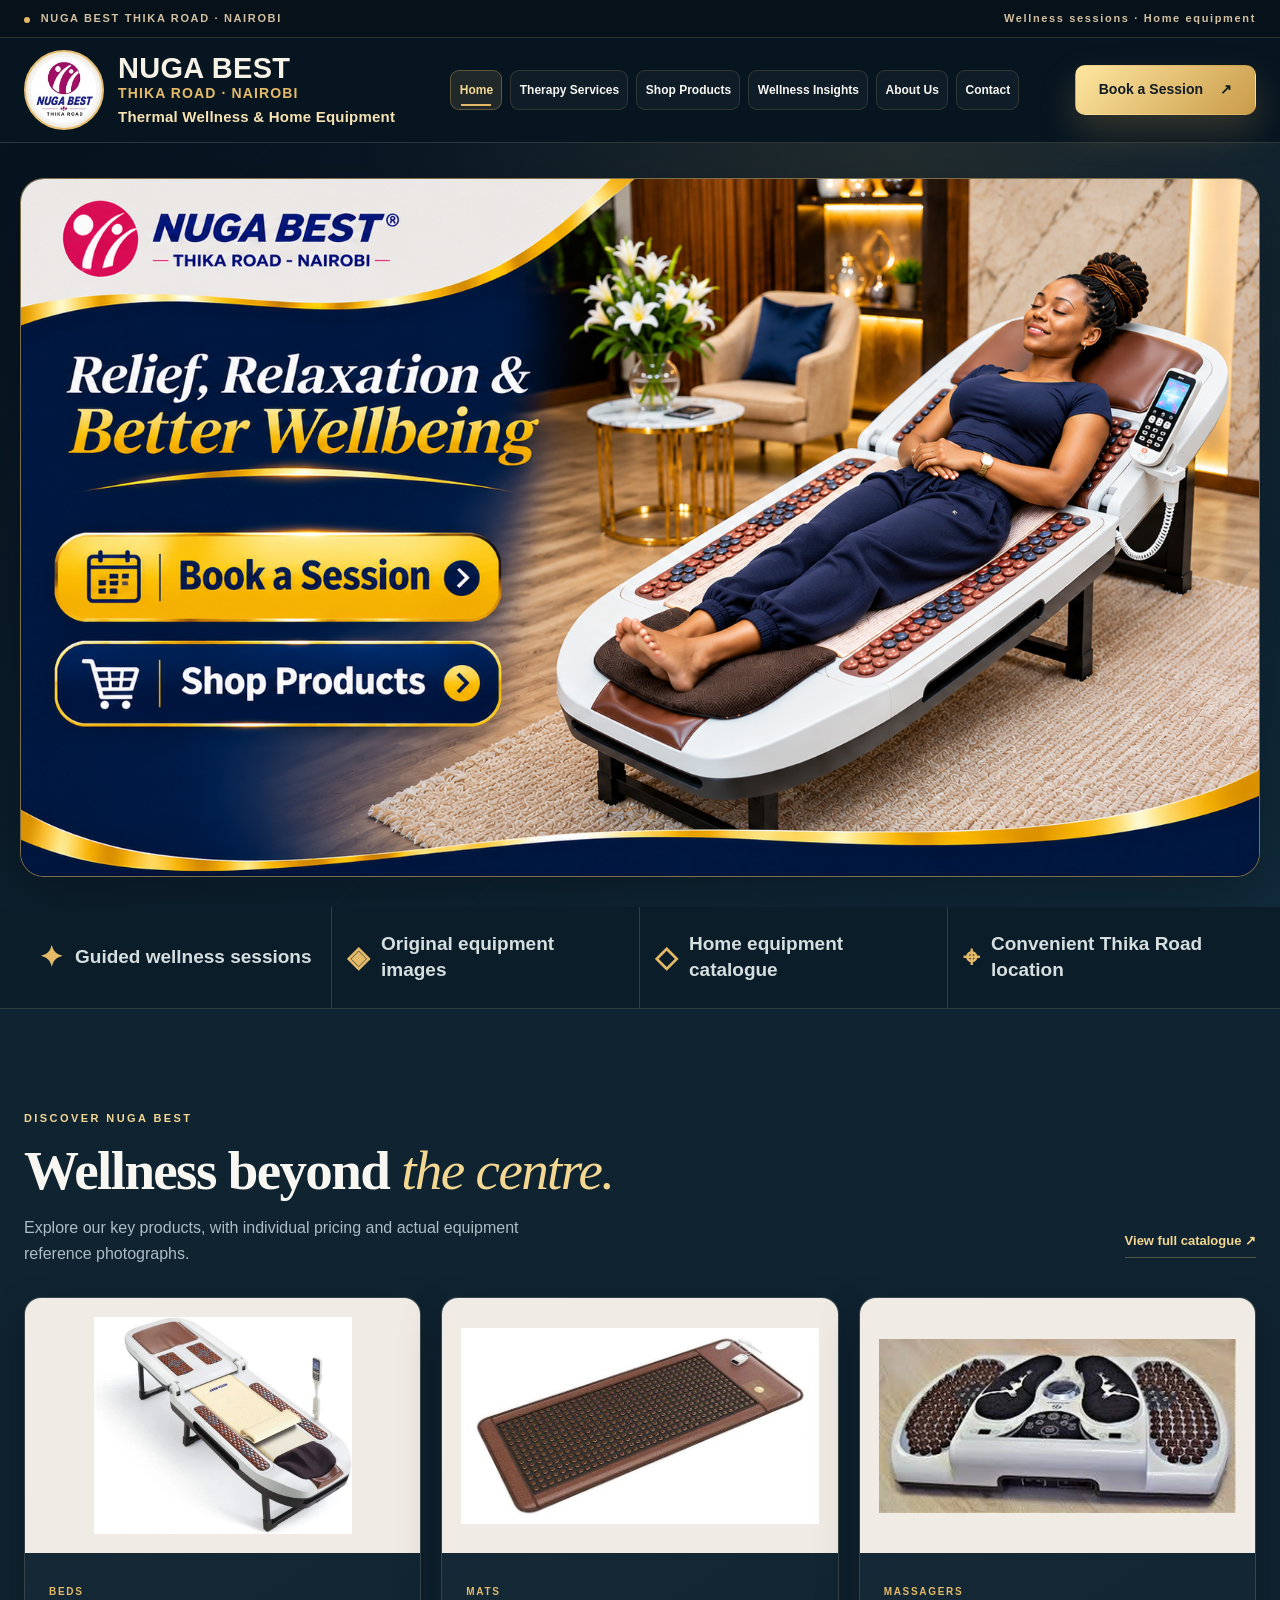
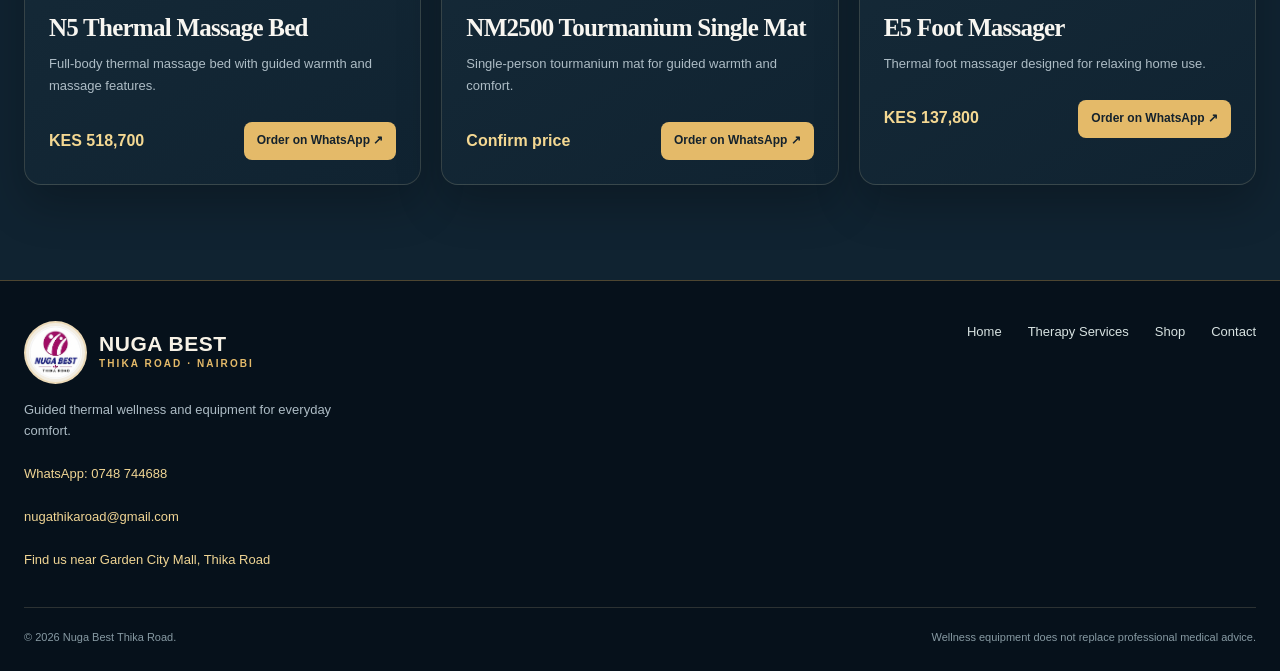
==== commit c1b0fa8b: "Add files via upload" ====
--- a/index.html
+++ b/index.html
@@ -11,7 +11,7 @@
 <a class="skip" href="#main">Skip to content</a>
 <div class="topline"><div class="shell topline-inner"><span><span class="gold-dot"></span> NUGA BEST THIKA ROAD · NAIROBI</span><span>Wellness sessions · Home equipment</span></div></div>
 <header class="header"><div class="shell navrow">
-<a aria-label="Nuga Best Thika Road, home" class="brand" href="index.html"><img alt="Nuga Best Thika Road logo" height="56" src="assets/logo.webp" width="56"/><span><strong>NUGA BEST</strong><small>THIKA ROAD · NAIROBI</small></span></a>
+<a aria-label="Nuga Best Thika Road, home" class="brand" href="index.html"><img alt="Nuga Best Thika Road logo" height="56" src="assets/logo.webp" width="56"/><span><strong>NUGA BEST</strong><small>THIKA ROAD · NAIROBI</small><span class="brand-purpose">Thermal Wellness &amp; Home Equipment</span></span></a>
 <button type="button" class="mobile-menu-toggle" id="mobileMenuToggle" aria-controls="siteNav" aria-expanded="false" aria-label="Open navigation menu"><span></span><span></span><span></span><span class="menu-label">Menu</span></button><nav aria-label="Main navigation" class="nav-links" id="siteNav"><a aria-current="page" class="active" href="index.html">Home</a><a href="therapy-services.html">Therapy Services</a><a href="shop-products.html">Shop Products</a><a href="wellness-insights.html">Wellness Insights</a><a href="about-us.html">About Us</a><a href="contact.html">Contact</a></nav>
 <a class="btn btn-gold nav-cta" href="contact.html">Book a Session <span aria-hidden="true">↗</span></a>
 </div></header>
--- a/styles.css
+++ b/styles.css
@@ -464,3 +464,42 @@
  .header .brand strong {font-size:19px!important}
  .header .brand small {font-size:8.5px!important}
 }
+
+/* Brand meaning: large readable identity beneath the brand name, on every page. */
+.header .brand > span {display:flex;flex-direction:column;align-items:flex-start;min-width:0}
+.header .brand .brand-purpose {
+  display:block;
+  color:#f7e2b1;
+  font-family:Inter,'Segoe UI',Arial,sans-serif;
+  font-weight:850;
+  font-size:clamp(13px,1.12vw,16px);
+  letter-spacing:.015em;
+  line-height:1.24;
+  margin-top:5px;
+  max-width:320px;
+  text-wrap:balance;
+}
+@media (min-width:981px) {
+  .header .brand .brand-purpose {font-size:15px}
+  .header .nav-links {gap:8px!important}
+  .header .nav-links a {font-size:12px!important}
+  .header .navrow {gap:12px!important}
+}
+@media (min-width:981px) and (max-width:1240px) {
+  .header .brand img {width:64px!important;height:64px!important;min-width:64px!important}
+  .header .brand strong {font-size:22px!important}
+  .header .brand small {font-size:10px!important}
+  .header .brand .brand-purpose {font-size:12px!important;max-width:230px}
+}
+@media (max-width:980px) {
+  .header .brand .brand-purpose {font-size:14px!important;line-height:1.2;max-width:260px}
+}
+@media (max-width:600px) {
+  .header .brand .brand-purpose {font-size:11.5px!important;line-height:1.25;max-width:200px;margin-top:3px}
+  .header .brand small {font-size:9.5px!important}
+}
+@media (max-width:390px) {
+  .header .brand .brand-purpose {font-size:10.5px!important;max-width:165px}
+  .header .brand img {width:54px!important;height:54px!important;min-width:54px!important}
+  .header .brand strong {font-size:20px!important}
+}
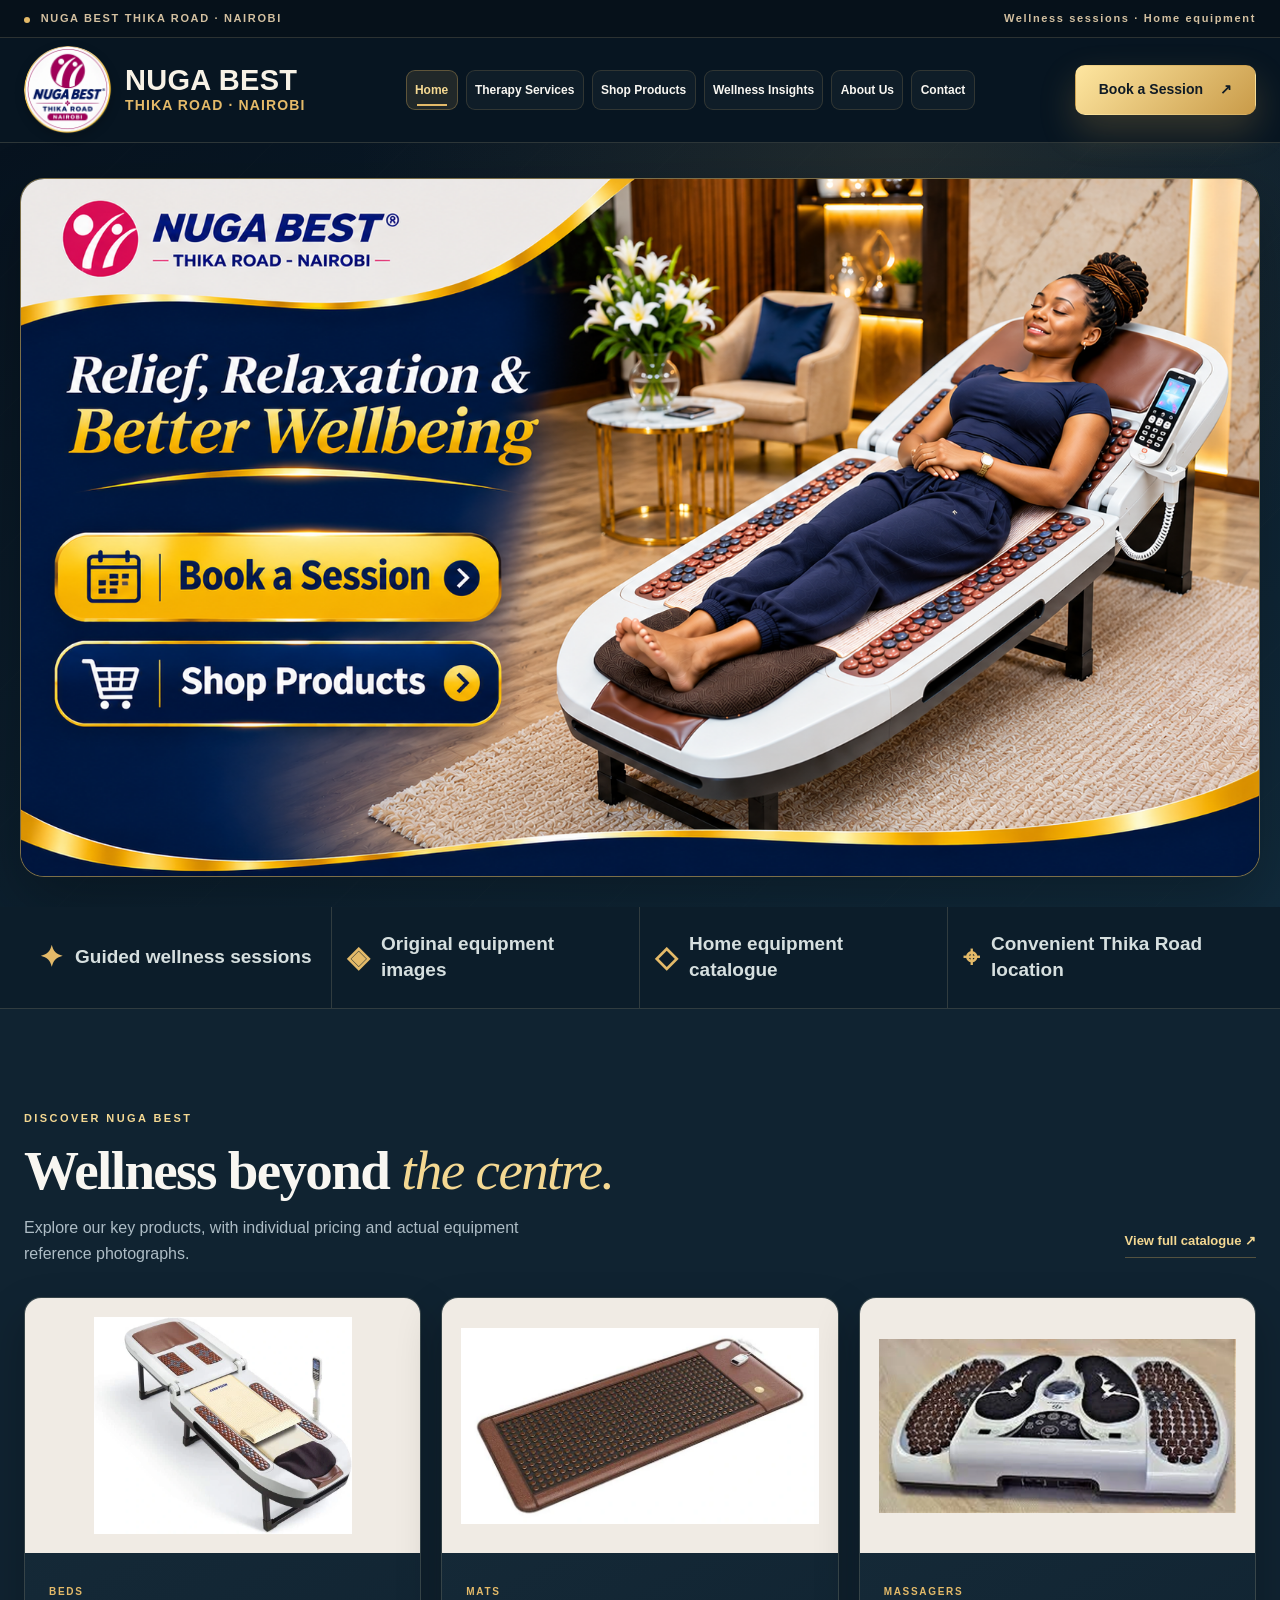
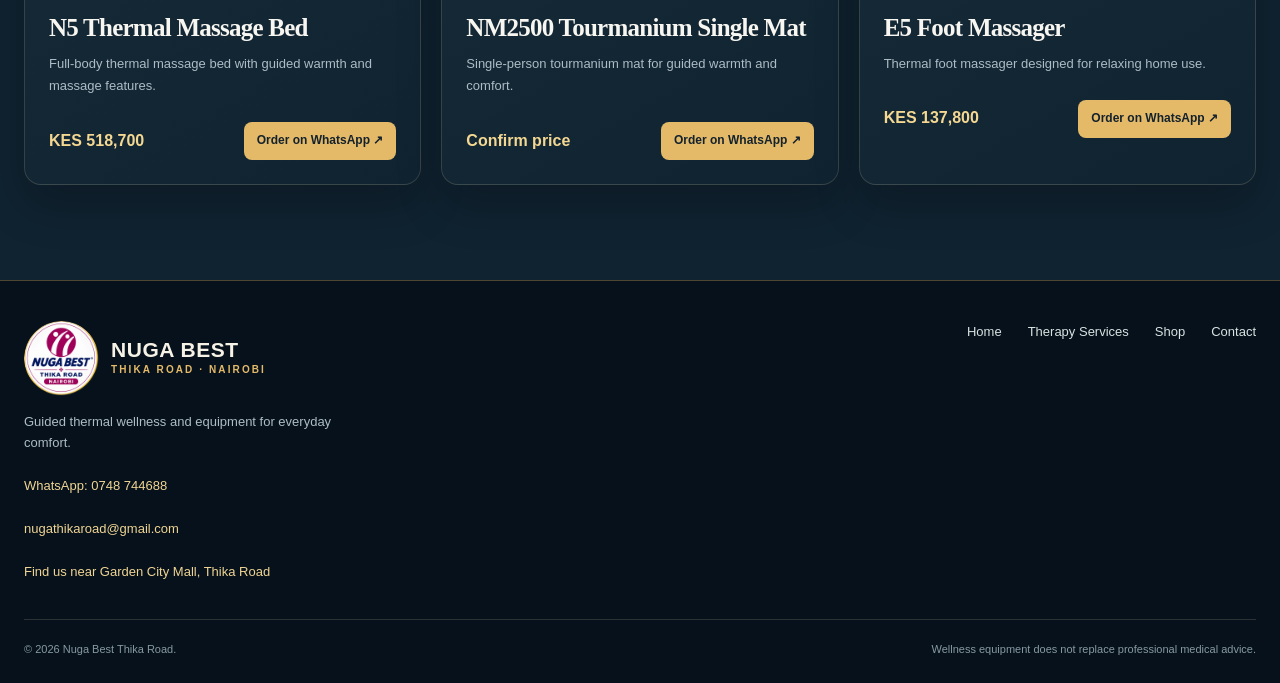
==== commit eb92a8e4: "Add files via upload" ====
--- a/index.html
+++ b/index.html
@@ -11,7 +11,7 @@
 <a class="skip" href="#main">Skip to content</a>
 <div class="topline"><div class="shell topline-inner"><span><span class="gold-dot"></span> NUGA BEST THIKA ROAD · NAIROBI</span><span>Wellness sessions · Home equipment</span></div></div>
 <header class="header"><div class="shell navrow">
-<a aria-label="Nuga Best Thika Road, home" class="brand" href="index.html"><img alt="Nuga Best Thika Road logo" height="56" src="assets/logo.webp" width="56"/><span><strong>NUGA BEST</strong><small>THIKA ROAD · NAIROBI</small><span class="brand-purpose">Thermal Wellness &amp; Home Equipment</span></span></a>
+<a aria-label="Nuga Best Thika Road, home" class="brand" href="index.html"><img alt="Nuga Best Thika Road logo" height="56" src="assets/logo.webp" width="56"/><span><strong>NUGA BEST</strong><small>THIKA ROAD · NAIROBI</small></span></a>
 <button type="button" class="mobile-menu-toggle" id="mobileMenuToggle" aria-controls="siteNav" aria-expanded="false" aria-label="Open navigation menu"><span></span><span></span><span></span><span class="menu-label">Menu</span></button><nav aria-label="Main navigation" class="nav-links" id="siteNav"><a aria-current="page" class="active" href="index.html">Home</a><a href="therapy-services.html">Therapy Services</a><a href="shop-products.html">Shop Products</a><a href="wellness-insights.html">Wellness Insights</a><a href="about-us.html">About Us</a><a href="contact.html">Contact</a></nav>
 <a class="btn btn-gold nav-cta" href="contact.html">Book a Session <span aria-hidden="true">↗</span></a>
 </div></header>
--- a/styles.css
+++ b/styles.css
@@ -503,3 +503,32 @@
   .header .brand img {width:54px!important;height:54px!important;min-width:54px!important}
   .header .brand strong {font-size:20px!important}
 }
+
+
+/* Updated Nuga Best badge: lettering is contained within the actual round logo image. */
+.header .brand img {
+  width:88px!important;height:88px!important;min-width:88px!important;
+  padding:0!important;border:0!important;background:transparent!important;
+  border-radius:50%!important;object-fit:contain!important;
+  filter:drop-shadow(0 3px 5px rgba(0,0,0,.22));
+}
+.header .brand{gap:13px!important;align-items:center}
+.header .navrow{min-height:104px}
+.footer .brand img{
+  width:75px!important;height:75px!important;min-width:75px!important;
+  border:0!important;padding:0!important;background:transparent!important;
+  border-radius:50%!important;object-fit:contain!important;
+}
+@media(max-width:1050px){
+  .header .brand img{width:72px!important;height:72px!important;min-width:72px!important}
+  .header .navrow{min-height:88px!important}
+}
+@media(max-width:650px){
+  .header .brand img{width:65px!important;height:65px!important;min-width:65px!important}
+  .header .navrow{min-height:78px!important}
+  .header .brand{gap:7px!important}
+  .header .brand strong{font-size:18px!important}
+  .header .brand small{font-size:8px!important;letter-spacing:.035em!important}
+  .footer .brand img{width:63px!important;height:63px!important;min-width:63px!important}
+}
+@media(max-width:360px){.header .brand img{width:58px!important;height:58px!important;min-width:58px!important}}
